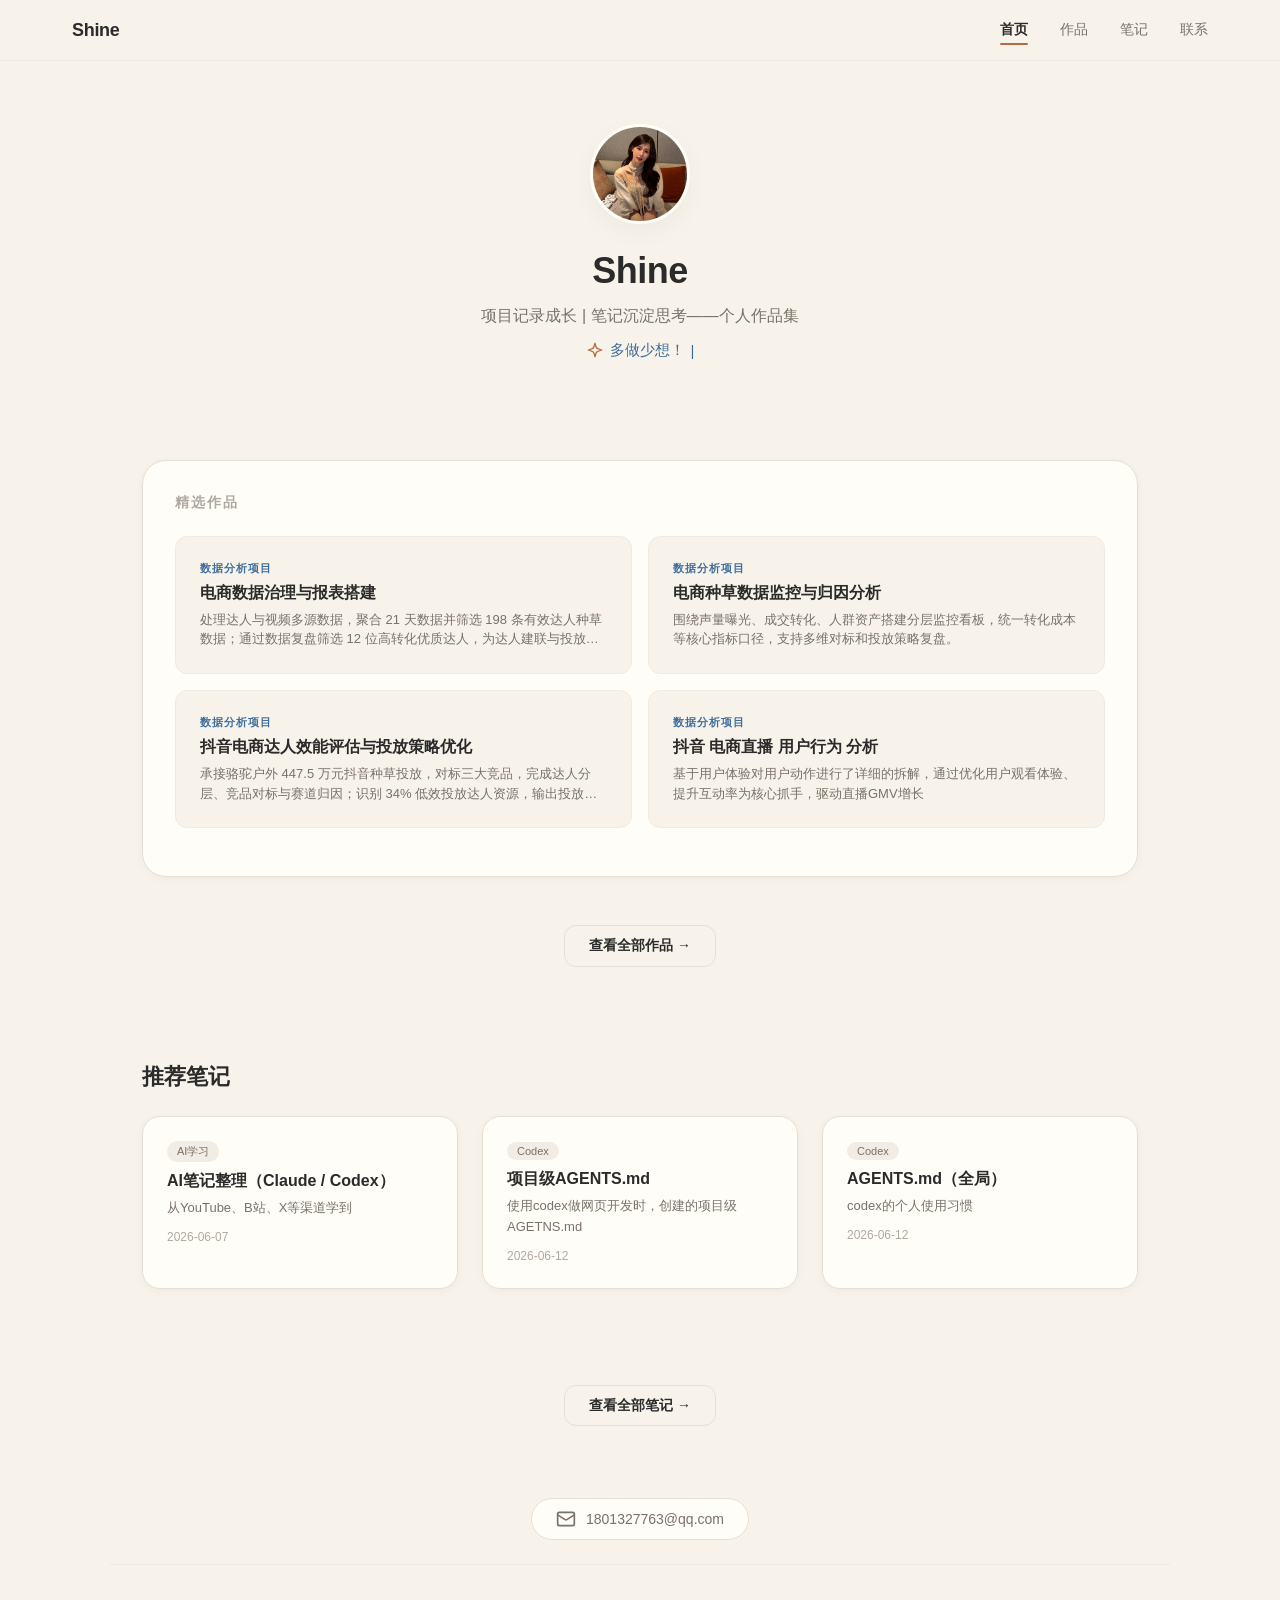
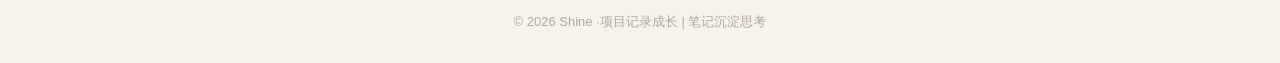
==== code/index.html @ 72a74bad "支持内容草稿发布与无 Firebase 依赖的公开浏览，移除访客统计" ====
<!DOCTYPE html>
<html lang="zh-CN">
<head>
  <meta charset="UTF-8">
  <meta name="viewport" content="width=device-width, initial-scale=1.0">
  <title>Shine · 作品集</title>
  <link rel="stylesheet" href="css/style.css">
</head>
<body>
  <!-- 导航栏 -->
  <nav class="navbar">
    <div class="nav-inner">
      <a href="index.html" class="nav-logo">Shine</a>
      <div class="nav-links">
        <a href="index.html" class="nav-item active">首页</a>
        <a href="works.html" class="nav-item">作品</a>
        <a href="notes.html" class="nav-item">笔记</a>
        <a href="contact.html" class="nav-item">联系</a>
      </div>
    </div>
  </nav>

  <div class="home-page">
    <!-- Hero 首屏 -->
    <section class="hero-section fade-in">
      <img src="assets/images/avatar.png" alt="Shine" class="hero-avatar">
      <h1 class="hero-name slide-up">Shine</h1>
      <p class="hero-tagline slide-up" style="animation-delay:0.1s;">
        项目记录成长 | 笔记沉淀思考——个人作品集
      </p>

      <!-- 打字机轮播 -->
      <div class="typewriter-wrapper slide-up" style="animation-delay:0.2s;">
        <span class="typewriter-prefix" aria-hidden="true">
          <svg class="typewriter-prefix-icon" viewBox="0 0 24 24" fill="none" stroke="currentColor" stroke-width="1.7" stroke-linecap="round" stroke-linejoin="round">
            <path d="m12 3 1.2 4.3a4.7 4.7 0 0 0 3.3 3.3L21 12l-4.5 1.4a4.7 4.7 0 0 0-3.3 3.3L12 21l-1.2-4.3a4.7 4.7 0 0 0-3.3-3.3L3 12l4.5-1.4a4.7 4.7 0 0 0 3.3-3.3L12 3Z"/>
          </svg>
        </span>
        <span class="typewriter-text" id="typewriterText"></span>
        <span class="typewriter-cursor">|</span>
      </div>
    </section>

    <!-- 精选作品 -->
    <div class="featured-section reveal" id="featuredSection">
      <!-- 由 JS 动态渲染 -->
    </div>

    <!-- 查看全部作品 -->
    <div class="home-section reveal" id="worksLinkSection">
      <div style="text-align:center;">
        <a href="works.html" class="btn btn-outline">查看全部作品 →</a>
      </div>
    </div>

    <!-- 推荐笔记 -->
    <div class="home-section reveal" id="notesSection">
      <!-- 由 JS 动态渲染 -->
    </div>

    <!-- 查看全部笔记 -->
    <div class="home-section reveal" id="notesLinkSection">
      <div style="text-align:center;">
        <a href="notes.html" class="btn btn-outline">查看全部笔记 →</a>
      </div>
    </div>

    <div class="contact-section reveal" id="contactSection">
      <!-- 由 JS 动态渲染 -->
    </div>

    <!-- 页脚 -->
    <div class="footer">
      <span>© 2026 Shine ·项目记录成长 | 笔记沉淀思考</span>
    </div>
  </div>

  <script src="js/firebase-portfolio.js"></script>
  <script src="js/app.js"></script>
</body>
</html>
---- code/css/style.css ----
/* ============================================
   个人作品集 - 温暖简约风格（Warm Minimal Portfolio）
   ============================================ */

/* --- 设计系统变量 --- */
:root {
  /* 颜色 */
  --bg-primary: #F8F3EA;
  --bg-card: #FFFDF8;
  --text-primary: #2B2B2B;
  --text-secondary: #7A7168;
  --text-tertiary: #B0A89E;
  --border-color: #E6DED2;
  --border-light: #F0EAE0;
  --accent-blue: #3E6D9C;
  --accent-blue-hover: #2D5A85;
  --accent-orange: #B86B3C;
  --accent-orange-light: rgba(184, 107, 60, 0.1);
  --tag-bg: #F2EDE4;
  --tag-text: #7A7168;
  --shadow-sm: 0 2px 8px rgba(0, 0, 0, 0.04);
  --shadow-md: 0 8px 24px rgba(0, 0, 0, 0.04);
  --shadow-lg: 0 16px 48px rgba(0, 0, 0, 0.06);
  --shadow-hover: 0 12px 36px rgba(0, 0, 0, 0.07);
  --radius-sm: 8px;
  --radius-md: 12px;
  --radius-lg: 18px;
  --radius-xl: 24px;
  --radius-full: 999px;

  /* 字体 */
  --font-body: -apple-system, BlinkMacSystemFont, 'Segoe UI', 'PingFang SC', 'Microsoft YaHei', sans-serif;
  --font-heading: -apple-system, BlinkMacSystemFont, 'Segoe UI', 'PingFang SC', 'Microsoft YaHei', sans-serif;

  /* 间距 */
  --space-xs: 4px;
  --space-sm: 8px;
  --space-md: 16px;
  --space-lg: 24px;
  --space-xl: 32px;
  --space-2xl: 48px;
  --space-3xl: 64px;

  /* z-index 体系 */
  --z-nav: 100;
  --z-fab: 90;
  --z-back-to-top: 80;
  --z-modal-overlay: 1000;
  --z-modal: 1001;
  --z-toast: 2000;

  /* 过渡 */
  --transition-fast: 0.15s ease;
  --transition-base: 0.25s ease;
  --transition-slow: 0.4s ease;
}

.publication-panel {
  max-width: 1080px;
  margin: 88px auto 0;
  padding: 20px 24px;
  display: flex;
  align-items: center;
  justify-content: space-between;
  gap: 24px;
  border: 1px solid var(--border-color);
  border-radius: var(--radius-md);
  background: var(--bg-card);
}
.publication-panel[hidden] { display: none; }
.publication-panel:not([hidden]) + .works-page,
.publication-panel:not([hidden]) + .notes-page,
.publication-panel:not([hidden]) + .category-page { padding-top: 32px; }
.publication-copy p, .admin-network-notice { font-size: 14px; line-height: 1.6; color: var(--text-secondary); }
.publication-copy p { margin-top: 6px; }
.publication-status { color: var(--text-primary) !important; }
.publication-status.is-error { color: #9d352f !important; }
.admin-network-notice { padding: 0 24px; margin: 12px 0; }
.publication-panel button { min-height: 44px; min-width: 96px; flex-shrink: 0; }
.publication-panel button:disabled { opacity: .6; cursor: wait; }
.publication-panel button:focus-visible { outline: 2px solid var(--accent-blue); outline-offset: 4px; }
@media (max-width: 640px) {
  .publication-panel { margin: 80px 16px 0; padding: 16px; align-items: stretch; flex-direction: column; gap: 16px; }
  .publication-panel button { align-self: flex-start; }
}

/* --- 全局重置 & 基础 --- */
*, *::before, *::after {
  margin: 0;
  padding: 0;
  box-sizing: border-box;
}

html {
  scroll-behavior: smooth;
}

html, body {
  height: 100%;
  font-family: var(--font-body);
  color: var(--text-primary);
  -webkit-font-smoothing: antialiased;
  -moz-osx-font-smoothing: grayscale;
}

h1, h2, h3, h4, h5, h6 {
  font-family: var(--font-heading);
  font-weight: 700;
  line-height: 1.3;
}

body {
  min-height: 100vh;
  background: var(--bg-primary);
  overflow-x: hidden;
}

a {
  color: inherit;
  text-decoration: none;
}

img {
  max-width: 100%;
  height: auto;
  display: block;
}

/* --- 动画 --- */
@keyframes fadeIn {
  from { opacity: 0; }
  to   { opacity: 1; }
}

@keyframes slideUp {
  from { opacity: 0; transform: translateY(24px); }
  to   { opacity: 1; transform: translateY(0); }
}

@keyframes scaleIn {
  from { opacity: 0; transform: scale(0.96); }
  to   { opacity: 1; transform: scale(1); }
}

@keyframes fadeInUp {
  from { opacity: 0; transform: translateY(16px); }
  to   { opacity: 1; transform: translateY(0); }
}

/* 入场动画类 */
.fade-in    { animation: fadeIn 0.6s ease forwards; }
.slide-up   { animation: slideUp 0.6s ease forwards; }
.scale-in   { animation: scaleIn 0.5s ease forwards; }

/* 滚动可见性动画（由 JS 触发） */
.reveal {
  opacity: 0;
  transform: translateY(24px);
  transition: opacity 0.6s ease, transform 0.6s ease;
}

.reveal.visible {
  opacity: 1;
  transform: translateY(0);
}

/* 逐项延迟 */
.delay-1 { transition-delay: 0.05s; }
.delay-2 { transition-delay: 0.10s; }
.delay-3 { transition-delay: 0.15s; }
.delay-4 { transition-delay: 0.20s; }
.delay-5 { transition-delay: 0.25s; }
.delay-6 { transition-delay: 0.30s; }

/* prefers-reduced-motion */
@media (prefers-reduced-motion: reduce) {
  *, *::before, *::after {
    animation-duration: 0.01ms !important;
    transition-duration: 0.01ms !important;
  }
  .reveal { opacity: 1; transform: none; }
  html { scroll-behavior: auto; }
}

/* ============================================
   导航栏（通用）
   ============================================ */
.navbar {
  position: fixed;
  top: 0;
  left: 0;
  right: 0;
  z-index: var(--z-nav);
  background: rgba(248, 243, 234, 0.85);
  backdrop-filter: blur(12px);
  -webkit-backdrop-filter: blur(12px);
  border-bottom: 1px solid var(--border-light);
  transition: background var(--transition-base);
}

.nav-inner {
  max-width: 1200px;
  margin: 0 auto;
  padding: 0 var(--space-xl);
  height: 60px;
  display: flex;
  align-items: center;
  justify-content: space-between;
}

.nav-logo {
  font-size: 18px;
  font-weight: 700;
  color: var(--text-primary);
  letter-spacing: -0.3px;
  transition: color var(--transition-fast);
}

.nav-logo:hover {
  color: var(--accent-blue);
}

.nav-links {
  display: flex;
  align-items: center;
  gap: var(--space-xl);
}

.nav-item {
  position: relative;
  font-size: 14px;
  font-weight: 500;
  color: var(--text-secondary);
  padding: 4px 0;
  transition: color var(--transition-fast);
}

.nav-item::after {
  content: '';
  position: absolute;
  bottom: -2px;
  left: 0;
  width: 0;
  height: 2px;
  background: var(--accent-orange);
  border-radius: 2px;
  transition: width var(--transition-base);
}

.nav-item:hover {
  color: var(--text-primary);
}

.nav-item:hover::after {
  width: 100%;
}

.nav-item.active {
  color: var(--text-primary);
  font-weight: 600;
}

.nav-item.active::after {
  width: 100%;
  background: var(--accent-orange);
}

/* ============================================
   按钮
   ============================================ */
.btn {
  display: inline-flex;
  align-items: center;
  justify-content: center;
  gap: 6px;
  padding: 10px 24px;
  border-radius: var(--radius-md);
  border: 1.5px solid transparent;
  font-size: 14px;
  font-weight: 600;
  cursor: pointer;
  transition: all var(--transition-base);
  font-family: inherit;
  line-height: 1.4;
  white-space: nowrap;
}

.btn:focus-visible {
  outline: 2px solid var(--accent-blue);
  outline-offset: 2px;
}

.btn-solid {
  background: var(--accent-blue);
  color: #FFFFFF;
  border-color: var(--accent-blue);
}

.btn-solid:hover {
  background: var(--accent-blue-hover);
  border-color: var(--accent-blue-hover);
  transform: translateY(-1px);
  box-shadow: 0 4px 12px rgba(62, 109, 156, 0.25);
}

.btn-outline {
  background: transparent;
  border-color: var(--border-color);
  color: var(--text-primary);
}

.btn-outline:hover {
  border-color: var(--accent-blue);
  color: var(--accent-blue);
  background: rgba(62, 109, 156, 0.04);
}

.btn-danger {
  background: rgba(220, 60, 60, 0.06);
  border-color: rgba(220, 60, 60, 0.25);
  color: #dc3c3c;
}

.btn-danger:hover {
  background: rgba(220, 60, 60, 0.12);
  border-color: rgba(220, 60, 60, 0.4);
}

.btn-sm {
  padding: 6px 16px;
  font-size: 12px;
  border-radius: var(--radius-sm);
}

.btn-xs {
  padding: 4px 10px;
  font-size: 11px;
  border-radius: 6px;
}

/* ============================================
   输入框 & 表单
   ============================================ */
.input-field {
  width: 100%;
  padding: 12px 16px;
  background: var(--bg-card);
  border: 1.5px solid var(--border-color);
  border-radius: var(--radius-md);
  color: var(--text-primary);
  font-size: 14px;
  font-family: inherit;
  transition: border-color var(--transition-base), box-shadow var(--transition-base);
  outline: none;
}

.input-field::placeholder {
  color: var(--text-tertiary);
}

.input-field:focus {
  border-color: var(--accent-blue);
  box-shadow: 0 0 0 3px rgba(62, 109, 156, 0.1);
}

select.input-field {
  appearance: none;
  -webkit-appearance: none;
  background-image: url("data:image/svg+xml,%3Csvg xmlns='http://www.w3.org/2000/svg' width='12' height='12' viewBox='0 0 24 24' fill='none' stroke='%237A7168' stroke-width='2.5' stroke-linecap='round' stroke-linejoin='round'%3E%3Cpolyline points='6 9 12 15 18 9'/%3E%3C/svg%3E");
  background-repeat: no-repeat;
  background-position: right 14px center;
  padding-right: 40px;
}

textarea.input-field {
  resize: vertical;
  min-height: 80px;
}

.field-label {
  display: block;
  font-size: 13px;
  font-weight: 600;
  color: var(--text-secondary);
  margin-bottom: 6px;
}

.field-helper {
  font-size: 12px;
  line-height: 1.5;
  color: var(--text-tertiary);
  margin-top: -8px;
}

.field-error {
  font-size: 13px;
  color: #dc3c3c;
  line-height: 1.5;
}

/* 搜索框 */
.search-bar {
  position: relative;
  width: 100%;
  max-width: 480px;
}

.search-bar .search-icon {
  position: absolute;
  left: 16px;
  top: 50%;
  transform: translateY(-50%);
  width: 18px;
  height: 18px;
  color: var(--text-tertiary);
  pointer-events: none;
}

.search-bar .search-input {
  width: 100%;
  padding: 11px 16px 11px 44px;
  background: var(--bg-card);
  border: 1.5px solid var(--border-color);
  border-radius: var(--radius-full);
  color: var(--text-primary);
  font-size: 14px;
  font-family: inherit;
  outline: none;
  transition: border-color var(--transition-base), box-shadow var(--transition-base);
}

.search-bar .search-input::placeholder {
  color: var(--text-tertiary);
}

.search-bar .search-input:focus {
  border-color: var(--accent-blue);
  box-shadow: 0 0 0 3px rgba(62, 109, 156, 0.1);
}

/* ============================================
   标签
   ============================================ */
.tag-pill {
  display: inline-flex;
  align-items: center;
  padding: 4px 10px;
  border-radius: var(--radius-full);
  background: var(--tag-bg);
  color: var(--tag-text);
  font-size: 12px;
  line-height: 1.4;
  font-weight: 500;
  white-space: nowrap;
}

.tag-pill.tag-empty {
  color: var(--text-tertiary);
  font-style: italic;
}

.tag-list {
  display: flex;
  flex-wrap: wrap;
  gap: 6px;
}

/* 分类筛选胶囊 */
.filter-pills {
  display: flex;
  flex-wrap: wrap;
  gap: 8px;
}

.filter-pill {
  display: inline-flex;
  align-items: center;
  padding: 7px 18px;
  border-radius: var(--radius-full);
  background: var(--bg-card);
  border: 1.5px solid var(--border-color);
  color: var(--text-primary);
  font-size: 13px;
  font-weight: 500;
  cursor: pointer;
  transition: all var(--transition-base);
  user-select: none;
  white-space: nowrap;
}

.filter-pill:hover {
  border-color: var(--accent-blue);
  color: var(--accent-blue);
  background: rgba(62, 109, 156, 0.04);
}

.filter-pill.active {
  background: var(--accent-blue);
  border-color: var(--accent-blue);
  color: #FFFFFF;
}

.filter-pill.accent {
  background: var(--accent-orange-light);
  border-color: var(--accent-orange);
  color: var(--accent-orange);
}

.filter-pill.accent.active {
  background: var(--accent-orange);
  border-color: var(--accent-orange);
  color: #FFFFFF;
}

/* ============================================
   卡片（通用）
   ============================================ */
.card {
  background: var(--bg-card);
  border: 1px solid var(--border-color);
  border-radius: var(--radius-lg);
  box-shadow: var(--shadow-sm);
  transition: all var(--transition-base);
  overflow: hidden;
}

.card:hover {
  box-shadow: var(--shadow-hover);
  transform: translateY(-3px);
}

/* ============================================
   分页器
   ============================================ */
.pagination {
  display: flex;
  align-items: center;
  justify-content: center;
  gap: 6px;
  margin-top: var(--space-2xl);
}

.page-btn {
  display: inline-flex;
  align-items: center;
  justify-content: center;
  min-width: 36px;
  height: 36px;
  padding: 0 10px;
  border-radius: var(--radius-sm);
  background: var(--bg-card);
  border: 1px solid var(--border-color);
  color: var(--text-primary);
  font-size: 14px;
  font-family: inherit;
  font-weight: 500;
  cursor: pointer;
  transition: all var(--transition-fast);
  user-select: none;
}

.page-btn:hover {
  border-color: var(--accent-blue);
  color: var(--accent-blue);
}

.page-btn.active {
  background: var(--accent-blue);
  border-color: var(--accent-blue);
  color: #FFFFFF;
}

.page-btn:disabled {
  opacity: 0.4;
  cursor: default;
  pointer-events: none;
}

.page-btn:focus-visible {
  outline: 2px solid var(--accent-blue);
  outline-offset: 2px;
}

.page-ellipsis {
  display: inline-flex;
  align-items: center;
  justify-content: center;
  min-width: 36px;
  height: 36px;
  color: var(--text-tertiary);
  font-size: 14px;
}

/* ============================================
   首页（index.html）
   ============================================ */
.home-page {
  padding-top: 60px; /* navbar height */
}

/* Hero 区 */
.hero-section {
  display: flex;
  flex-direction: column;
  align-items: center;
  text-align: center;
  padding: var(--space-3xl) var(--space-xl) var(--space-2xl);
  max-width: 720px;
  margin: 0 auto;
}

.hero-avatar {
  width: 100px;
  height: 100px;
  border-radius: 50%;
  object-fit: cover;
  border: 3px solid var(--bg-card);
  box-shadow: var(--shadow-md);
  margin-bottom: var(--space-lg);
}

.hero-name {
  font-size: 36px;
  font-weight: 800;
  letter-spacing: -0.5px;
  color: var(--text-primary);
  margin-bottom: var(--space-sm);
}

.hero-tagline {
  font-size: 16px;
  color: var(--text-secondary);
  font-weight: 400;
  line-height: 1.6;
  max-width: 560px;
  margin-bottom: var(--space-sm);
}

.hero-sub {
  font-size: 14px;
  color: var(--text-tertiary);
  font-weight: 400;
}

/* 打字机（首页） */
.typewriter-wrapper {
  display: flex;
  align-items: center;
  justify-content: center;
  gap: 6px;
  height: 28px;
  font-size: 15px;
  color: var(--text-secondary);
  font-weight: 400;
  margin-bottom: var(--space-2xl);
}

.typewriter-prefix {
  width: 18px;
  height: 18px;
  display: inline-flex;
  align-items: center;
  justify-content: center;
  color: var(--accent-orange);
  flex: 0 0 18px;
}

.typewriter-prefix-icon {
  display: block;
  width: 100%;
  height: 100%;
}

.typewriter-text {
  color: var(--accent-blue);
  font-weight: 500;
  min-width: 20px;
}

.typewriter-cursor {
  color: var(--accent-blue);
  font-weight: 300;
  animation: blink 0.8s step-end infinite;
  line-height: 1;
}

@keyframes blink {
  0%, 100% { opacity: 1; }
  50% { opacity: 0; }
}

/* 首页 section 通用 */
.home-section {
  max-width: 1060px;
  margin: 0 auto;
  padding: var(--space-2xl) var(--space-xl);
}

.section-header {
  display: flex;
  align-items: flex-end;
  justify-content: space-between;
  margin-bottom: var(--space-lg);
}

.section-title {
  font-size: 22px;
  font-weight: 700;
  color: var(--text-primary);
}

.section-link {
  font-size: 14px;
  font-weight: 500;
  color: var(--accent-blue);
  transition: color var(--transition-fast);
  display: inline-flex;
  align-items: center;
  gap: 4px;
}

.section-link:hover {
  color: var(--accent-blue-hover);
}

.section-link::after {
  content: '→';
  transition: transform var(--transition-fast);
}

.section-link:hover::after {
  transform: translateX(3px);
}

/* 精选作品（首页） */
.featured-section {
  max-width: 1060px;
  margin: 0 auto;
  padding: 0 var(--space-xl);
}

.featured-inner {
  background: var(--bg-card);
  border: 1px solid var(--border-color);
  border-radius: var(--radius-xl);
  padding: var(--space-xl) var(--space-xl) var(--space-2xl);
  box-shadow: var(--shadow-sm);
}

.featured-heading {
  font-size: 14px;
  font-weight: 600;
  color: var(--text-tertiary);
  letter-spacing: 2px;
  text-transform: uppercase;
  margin-bottom: var(--space-lg);
}

.featured-grid {
  display: grid;
  grid-template-columns: repeat(2, 1fr);
  gap: var(--space-md);
}

.featured-card {
  display: flex;
  flex-direction: column;
  gap: 6px;
  padding: var(--space-lg);
  background: var(--bg-primary);
  border-radius: var(--radius-md);
  border: 1px solid var(--border-light);
  transition: all var(--transition-base);
  cursor: pointer;
  text-decoration: none;
  box-shadow: none;
}

.featured-card:hover {
  border-color: var(--border-color);
  transform: translateY(-3px);
  box-shadow: var(--shadow-hover);
}

.featured-category {
  font-size: 11px;
  font-weight: 600;
  color: var(--accent-blue);
  letter-spacing: 1px;
  text-transform: uppercase;
}

.featured-name {
  font-size: 16px;
  font-weight: 700;
  color: var(--text-primary);
  display: -webkit-box;
  -webkit-line-clamp: 2;
  -webkit-box-orient: vertical;
  overflow: hidden;
  line-height: 1.4;
}

.featured-desc {
  font-size: 13px;
  color: var(--text-secondary);
  display: -webkit-box;
  -webkit-line-clamp: 2;
  -webkit-box-orient: vertical;
  overflow: hidden;
  line-height: 1.5;
}

/* 首页笔记板块 */
.notes-preview-grid {
  display: grid;
  grid-template-columns: repeat(3, 1fr);
  gap: var(--space-lg);
}

.note-preview-card {
  display: block;
  background: var(--bg-card);
  border: 1px solid var(--border-color);
  border-radius: var(--radius-lg);
  padding: var(--space-lg);
  box-shadow: var(--shadow-sm);
  transition: all var(--transition-base);
  cursor: pointer;
  text-decoration: none;
}

.note-preview-card:hover {
  transform: translateY(-3px);
  box-shadow: var(--shadow-hover);
}

.note-preview-card:focus-visible {
  outline: 2px solid var(--accent-blue);
  outline-offset: 3px;
}

.note-preview-card {
  cursor: pointer;
}

.note-preview-tag {
  display: inline-block;
  padding: 3px 10px;
  border-radius: var(--radius-full);
  background: var(--tag-bg);
  color: var(--tag-text);
  font-size: 11px;
  font-weight: 500;
  margin-bottom: var(--space-sm);
}

.note-preview-title {
  font-size: 16px;
  font-weight: 700;
  color: var(--text-primary);
  margin-bottom: 6px;
  display: -webkit-box;
  -webkit-line-clamp: 2;
  -webkit-box-orient: vertical;
  overflow: hidden;
  line-height: 1.4;
}

.note-preview-excerpt {
  font-size: 13px;
  color: var(--text-secondary);
  line-height: 1.6;
  display: -webkit-box;
  -webkit-line-clamp: 2;
  -webkit-box-orient: vertical;
  overflow: hidden;
  margin-bottom: var(--space-sm);
}

.note-preview-meta {
  font-size: 12px;
  color: var(--text-tertiary);
}

/* 分类卡片网格（首页分类入口） */
.category-grid {
  display: grid;
  grid-template-columns: repeat(3, 1fr);
  gap: var(--space-lg);
  max-width: 1060px;
  margin: 0 auto;
  padding: 0 var(--space-xl) var(--space-2xl);
}

.category-card {
  padding: var(--space-xl) var(--space-lg);
  text-align: center;
  cursor: pointer;
  transition: all var(--transition-base);
  background: var(--bg-card);
  border: 1px solid var(--border-color);
  border-radius: var(--radius-lg);
  box-shadow: var(--shadow-sm);
  position: relative;
  overflow: hidden;
}

.category-card:hover {
  transform: translateY(-4px);
  box-shadow: var(--shadow-hover);
  border-color: var(--accent-blue);
}

.category-card:focus-visible {
  outline: 2px solid var(--accent-blue);
  outline-offset: 3px;
}

.category-card::after {
  content: '→';
  position: absolute;
  bottom: 16px;
  right: 20px;
  font-size: 16px;
  color: var(--text-tertiary);
  transition: all var(--transition-base);
}

.category-card:hover::after {
  color: var(--accent-blue);
  transform: translateX(4px);
}

.category-icon {
  font-size: 40px;
  margin-bottom: var(--space-md);
  display: block;
}

.category-name {
  font-size: 18px;
  font-weight: 700;
  letter-spacing: 0.5px;
  margin-bottom: var(--space-sm);
}

.category-count-label {
  font-size: 12px;
  color: var(--text-tertiary);
  margin-top: 4px;
}

/* 进度环 */
.progress-ring-wrapper {
  position: relative;
  width: 52px;
  height: 52px;
  margin: 8px auto 0;
  display: flex;
  align-items: center;
  justify-content: center;
}

.progress-ring {
  width: 52px;
  height: 52px;
}

.progress-ring-fill {
  transition: stroke-dashoffset 1s ease;
}

.progress-ring-count {
  position: absolute;
  font-size: 13px;
  font-weight: 700;
  color: var(--text-primary);
  line-height: 1;
}

/* 联系区 */
.contact-section {
  max-width: 1060px;
  margin: 0 auto;
  padding: 0 var(--space-xl);
}

.contact-inner {
  display: flex;
  justify-content: center;
  padding: var(--space-lg) 0;
}

.contact-link {
  display: inline-flex;
  align-items: center;
  gap: 10px;
  padding: 10px 24px;
  background: var(--bg-card);
  border: 1px solid var(--border-color);
  border-radius: var(--radius-full);
  color: var(--text-secondary);
  font-size: 14px;
  font-weight: 500;
  transition: all var(--transition-base);
}

.contact-link:hover {
  border-color: var(--accent-blue);
  color: var(--accent-blue);
  transform: translateY(-2px);
  box-shadow: var(--shadow-sm);
}

/* 底部版权 */
.footer {
  max-width: 1060px;
  margin: 0 auto;
  padding: var(--space-2xl) var(--space-xl) var(--space-xl);
  text-align: center;
  font-size: 13px;
  color: var(--text-tertiary);
  display: flex;
  flex-direction: column;
  align-items: center;
  gap: 4px;
  border-top: 1px solid var(--border-light);
}



/* 首页错误 */
.home-error {
  min-height: 190px;
  display: flex;
  flex-direction: column;
  align-items: center;
  justify-content: center;
  gap: 14px;
}

.home-retry {
  min-width: 120px;
}

/* ============================================
   作品分类页（category.html）& 作品分页（works.html）
   ============================================ */
.category-page,
.works-page,
.notes-page {
  padding-top: 60px; /* navbar height */
  min-height: 100vh;
}

/* 页面头部 Hero */
.page-hero {
  max-width: 1200px;
  margin: 0 auto;
  padding: var(--space-3xl) var(--space-xl) var(--space-2xl);
  display: flex;
  align-items: flex-start;
  justify-content: space-between;
  gap: var(--space-2xl);
}

.page-hero-content {
  flex: 1;
  max-width: 600px;
}

.page-hero-title {
  font-size: 36px;
  font-weight: 800;
  color: var(--text-primary);
  letter-spacing: -0.5px;
  margin-bottom: var(--space-sm);
}

.page-hero-sub {
  font-size: 16px;
  color: var(--text-secondary);
  font-weight: 400;
  line-height: 1.6;
  margin-bottom: var(--space-sm);
}

.page-hero-desc {
  font-size: 14px;
  color: var(--text-tertiary);
  line-height: 1.6;
  max-width: 480px;
}

/* 筛选 & 搜索工具栏 */
.toolbar {
  max-width: 1200px;
  margin: 0 auto;
  padding: 0 var(--space-xl) var(--space-lg);
  display: flex;
  align-items: center;
  justify-content: space-between;
  gap: var(--space-lg);
  flex-wrap: wrap;
}

.toolbar-filters {
  display: flex;
  flex-wrap: wrap;
  gap: 8px;
  flex: 1;
}

.toolbar-search {
  flex-shrink: 0;
}

/* 作品网格 */
.project-grid {
  display: grid;
  grid-template-columns: repeat(3, 1fr);
  gap: var(--space-lg);
  max-width: 1200px;
  margin: 0 auto;
  padding: 0 var(--space-xl) var(--space-2xl);
}

/* 作品卡片（category.js 动态渲染） */
.project-card {
  padding: 0;
  display: flex;
  flex-direction: column;
  min-height: 272px;
  background: linear-gradient(180deg, var(--bg-card) 0%, rgba(255, 253, 248, 0.86) 100%);
  border: 1px solid var(--border-light);
  border-radius: var(--radius-lg);
  box-shadow: 0 1px 0 rgba(43, 43, 43, 0.02);
  transition:
    transform var(--transition-base),
    border-color var(--transition-base),
    box-shadow var(--transition-base),
    background var(--transition-base);
  overflow: hidden;
  position: relative;
  cursor: default;
}

.project-card:hover {
  transform: translateY(-2px);
  border-color: #D9D0C4;
  box-shadow: 0 6px 8px rgba(43, 43, 43, 0.045);
}

.project-card-clickable {
  cursor: pointer;
}

.project-card-featured {
  border-color: rgba(184, 107, 60, 0.24);
  background: linear-gradient(180deg, var(--bg-card) 0%, rgba(184, 107, 60, 0.035) 100%);
}

.project-card-featured:hover {
  border-color: rgba(184, 107, 60, 0.34);
}

/* 卡片主体内容区 */
.card-body {
  padding: 22px 22px 18px;
  display: flex;
  flex-direction: column;
  align-items: flex-start;
  text-align: left;
  flex: 1;
  min-width: 0;
}

.project-card-topline {
  width: 100%;
  min-height: 24px;
  display: flex;
  align-items: center;
  justify-content: space-between;
  gap: var(--space-sm);
  margin-bottom: 14px;
}

.project-kicker {
  min-width: 0;
  color: var(--accent-blue);
  font-size: 12px;
  font-weight: 600;
  line-height: 1.4;
  overflow: hidden;
  text-overflow: ellipsis;
  white-space: nowrap;
}

.project-featured-badge {
  flex-shrink: 0;
  display: inline-flex;
  align-items: center;
  min-height: 22px;
  padding: 2px 9px;
  border-radius: var(--radius-full);
  background: rgba(184, 107, 60, 0.1);
  color: var(--accent-orange);
  font-size: 11px;
  font-weight: 600;
  line-height: 1.4;
}

.project-name {
  width: 100%;
  font-size: 18px;
  font-weight: 700;
  margin-bottom: 10px;
  line-height: 1.45;
  color: var(--text-primary);
  overflow-wrap: anywhere;
  display: -webkit-box;
  -webkit-line-clamp: 2;
  -webkit-box-orient: vertical;
  overflow: hidden;
}

.project-desc {
  font-size: 13.5px;
  color: var(--text-secondary);
  line-height: 1.65;
  width: 100%;
  white-space: normal;
  overflow-wrap: anywhere;
  display: -webkit-box;
  -webkit-line-clamp: 4;
  -webkit-box-orient: vertical;
  overflow: hidden;
}

.project-meta {
  width: 100%;
  margin-top: auto;
  padding-top: 18px;
  display: flex;
  flex-direction: column;
  gap: var(--space-sm);
}

.project-card .tag-pill {
  background: rgba(242, 237, 228, 0.78);
  border: 1px solid rgba(230, 222, 210, 0.82);
  color: #746C63;
}

.project-card .tag-empty {
  color: var(--text-tertiary);
}

.project-status {
  display: inline-flex;
  align-items: center;
  align-self: flex-start;
  padding: 3px 10px;
  border-radius: var(--radius-full);
  font-size: 11px;
  font-weight: 600;
  letter-spacing: 0.3px;
  border: 1px solid transparent;
}

.project-status.completed {
  color: #0f766e;
  background: rgba(13, 148, 136, 0.1);
  border-color: rgba(13, 148, 136, 0.15);
}

.project-status.progressing {
  color: #1d4ed8;
  background: rgba(37, 99, 235, 0.1);
  border-color: rgba(37, 99, 235, 0.15);
}

.project-status.iterating {
  color: #7c3aed;
  background: rgba(124, 58, 237, 0.1);
  border-color: rgba(124, 58, 237, 0.15);
}

.project-status.pending {
  color: #9a3412;
  background: rgba(217, 119, 6, 0.1);
  border-color: rgba(217, 119, 6, 0.15);
}

/* 卡片底部 */
.card-footer {
  padding: 0 22px 20px;
  display: flex;
  justify-content: flex-start;
  align-items: center;
}

.project-link-btn {
  display: inline-flex;
  align-items: center;
  gap: 6px;
  min-height: 34px;
  padding: 0;
  background: transparent;
  border: none;
  border-radius: 0;
  color: var(--accent-blue);
  font-size: 13px;
  font-weight: 600;
  line-height: 1.4;
  transition: color var(--transition-fast);
  cursor: pointer;
  text-decoration: none;
}

.project-link-btn:hover {
  color: var(--accent-blue-hover);
}

.project-link-arrow {
  transition: transform var(--transition-fast);
}

.project-link-btn:hover .project-link-arrow {
  transform: translateX(3px);
}

.project-link-btn:focus-visible {
  outline: 2px solid var(--accent-blue);
  outline-offset: 2px;
}

/* 管理模式下卡片上的按钮 */
.project-actions {
  display: flex;
  gap: 8px;
  padding: var(--space-sm) var(--space-lg) var(--space-lg);
  border-top: 1px solid var(--border-light);
  opacity: 0;
  transition: opacity var(--transition-base);
  justify-content: center;
}

.project-card.admin-mode .project-actions {
  opacity: 1;
}

.project-card.admin-mode {
  cursor: grab;
}

.project-card.admin-mode:active {
  cursor: grabbing;
}

.project-card.dragging {
  opacity: 0.35;
  transform: scale(0.95);
}

.project-card.drag-over {
  border-color: var(--accent-blue) !important;
  box-shadow: 0 0 0 2px rgba(62, 109, 156, 0.2), var(--shadow-hover);
  transform: translateY(-3px);
}

/* 分组筛选 Tab 栏 */
.group-tabs {
  grid-column: 1 / -1;
  display: flex;
  flex-wrap: wrap;
  gap: 8px;
  margin-bottom: var(--space-sm);
}

.group-tab {
  padding: 6px 16px;
  border-radius: var(--radius-full);
  font-size: 13px;
  font-weight: 500;
  color: var(--text-secondary);
  background: var(--bg-card);
  border: 1px solid var(--border-color);
  cursor: pointer;
  transition: all var(--transition-base);
  user-select: none;
}

.group-tab:hover {
  border-color: var(--accent-blue);
  color: var(--accent-blue);
}

.group-tab.active {
  background: var(--accent-blue);
  border-color: var(--accent-blue);
  color: #fff;
}

/* 作品分组徽章 */
.project-group-badge {
  display: inline-flex;
  align-items: center;
  gap: 4px;
  font-size: 11px;
  font-weight: 500;
  color: var(--text-tertiary);
  background: var(--tag-bg);
  padding: 3px 10px;
  border-radius: var(--radius-full);
  margin-bottom: var(--space-sm);
}

/* 空状态 */
.empty-state {
  grid-column: 1 / -1;
  text-align: center;
  padding: 80px 20px;
  color: var(--text-secondary);
  background: var(--bg-card);
  border: 1px dashed var(--border-color);
  border-radius: var(--radius-lg);
}

.empty-state .empty-icon {
  width: 56px;
  height: 56px;
  margin-bottom: var(--space-sm);
  display: inline-flex;
  align-items: center;
  justify-content: center;
}

.works-loading-icon {
  width: 32px;
  height: 32px;
  animation: worksLoadingPulse 1.35s ease-in-out infinite;
  transform-origin: center;
}

@keyframes worksLoadingPulse {
  0%, 100% { opacity: 1; transform: scale(1); }
  50% { opacity: 0.55; transform: scale(0.94); }
}

@media (prefers-reduced-motion: reduce) {
  .works-loading-icon { animation: none !important; }
}

.empty-icon-image {
  width: 100%;
  height: 100%;
  object-fit: contain;
}

.empty-state p {
  font-size: 15px;
}

/* ============================================
   笔记分页（notes.html）
   ============================================ */

/* 笔记页面布局 */
.notes-layout {
  max-width: 1120px;
  margin: 0 auto;
  padding: 0 var(--space-xl) var(--space-2xl);
}

.notes-main {
  max-width: 100%;
  margin: 0 auto;
  min-width: 0;
}

/* 精选笔记 */
.featured-note {
  display: grid;
  grid-template-columns: 1fr 1fr;
  gap: 0;
  background: var(--bg-card);
  border: 1px solid var(--border-color);
  border-radius: var(--radius-xl);
  overflow: hidden;
  box-shadow: var(--shadow-sm);
  margin-bottom: var(--space-2xl);
  transition: box-shadow var(--transition-base);
}

.featured-note:hover {
  box-shadow: var(--shadow-hover);
}

.featured-note-cover {
  background: linear-gradient(135deg, #E8F0FE 0%, #DCE8F5 100%);
  min-height: 240px;
  display: flex;
  align-items: center;
  justify-content: center;
  font-size: 48px;
}

.featured-note-body {
  padding: var(--space-xl);
  display: flex;
  flex-direction: column;
  justify-content: center;
  gap: var(--space-md);
}

.featured-note-label {
  display: inline-block;
  padding: 3px 10px;
  border-radius: var(--radius-full);
  background: var(--accent-orange-light);
  color: var(--accent-orange);
  font-size: 11px;
  font-weight: 600;
  align-self: flex-start;
}

.featured-note-title {
  font-size: 20px;
  font-weight: 700;
  color: var(--text-primary);
  line-height: 1.4;
}

.featured-note-excerpt {
  font-size: 14px;
  color: var(--text-secondary);
  line-height: 1.6;
}

.featured-note-meta {
  display: flex;
  align-items: center;
  gap: var(--space-md);
  font-size: 12px;
  color: var(--text-tertiary);
}

.featured-note-btn {
  align-self: flex-start;
}

/* 笔记网格 */
.notes-grid {
  display: grid;
  grid-template-columns: repeat(auto-fill, minmax(280px, 1fr));
  gap: var(--space-lg);
}

.note-card {
  display: flex;
  flex-direction: column;
  height: 100%;
  min-height: 292px;
  min-width: 0;
  background: var(--bg-card);
  border: 1px solid var(--border-color);
  border-radius: var(--radius-lg);
  padding: var(--space-lg);
  box-shadow: var(--shadow-sm);
  transition: all var(--transition-base);
  cursor: pointer;
}

.note-card:hover {
  transform: translateY(-3px);
  box-shadow: var(--shadow-hover);
}

.note-card-icon {
  width: 52px;
  height: 52px;
  border-radius: 16px;
  display: flex;
  align-items: center;
  justify-content: center;
  margin-bottom: var(--space-md);
  padding: 10px;
  background: linear-gradient(135deg, #F5EEE4 0%, #FFF8EF 100%);
  border: 1px solid rgba(184, 107, 60, 0.12);
  box-shadow: inset 0 1px 0 rgba(255, 255, 255, 0.6);
  transition: transform var(--transition-base), box-shadow var(--transition-base);
}

.note-card:hover .note-card-icon {
  transform: translateY(-1px);
  box-shadow: 0 10px 20px rgba(184, 107, 60, 0.08);
}

.note-card-icon-image {
  width: 100%;
  height: 100%;
  object-fit: contain;
}

.note-card-featured-label {
  align-self: flex-start;
  display: inline-block;
  padding: 2px 8px;
  border-radius: var(--radius-full);
  background: var(--accent-orange-light);
  color: var(--accent-orange);
  font-size: 11px;
  font-weight: 600;
  margin-bottom: 8px;
}

.note-card-title {
  font-size: 17px;
  font-weight: 700;
  color: var(--text-primary);
  margin-bottom: 6px;
  display: -webkit-box;
  -webkit-line-clamp: 2;
  -webkit-box-orient: vertical;
  overflow: hidden;
  line-height: 1.4;
}

.note-card-excerpt {
  font-size: 13px;
  color: var(--text-secondary);
  line-height: 1.6;
  display: -webkit-box;
  -webkit-line-clamp: 2;
  -webkit-box-orient: vertical;
  overflow: hidden;
  margin-bottom: var(--space-md);
}

.note-card-tags {
  display: flex;
  flex-wrap: wrap;
  align-content: flex-start;
  gap: 6px;
  max-height: 56px;
  overflow: hidden;
  margin-bottom: var(--space-sm);
}

.note-card-footer {
  display: flex;
  align-items: center;
  justify-content: space-between;
  margin-top: auto;
  font-size: 12px;
  color: var(--text-tertiary);
  padding-top: var(--space-sm);
  border-top: 1px solid var(--border-light);
}

.note-card-read {
  color: var(--accent-blue);
  font-weight: 500;
  display: inline-flex;
  align-items: center;
  gap: 4px;
}

.note-card-read::after {
  content: '→';
  transition: transform var(--transition-fast);
}

.note-card:hover .note-card-read::after {
  transform: translateX(3px);
}

/* ============================================
   分类页顶栏（category.html）
   ============================================ */
.category-header {
  display: flex;
  align-items: center;
  justify-content: space-between;
  max-width: 1200px;
  margin: var(--space-xl) auto var(--space-xl);
  padding: var(--space-md) var(--space-xl);
}

.back-link {
  display: flex;
  align-items: center;
  gap: 6px;
  font-size: 14px;
  color: var(--text-tertiary);
  transition: color var(--transition-fast);
}

.back-link:hover {
  color: var(--accent-blue);
}

.category-title {
  font-size: 22px;
  font-weight: 700;
  letter-spacing: 0.5px;
}

/* ============================================
   浮动管理按钮
   ============================================ */
.fab {
  position: fixed;
  bottom: 32px;
  right: 32px;
  width: 52px;
  height: 52px;
  border-radius: 50%;
  background: var(--bg-card);
  border: 1px solid var(--border-color);
  color: var(--text-primary);
  font-size: 22px;
  cursor: pointer;
  display: flex;
  align-items: center;
  justify-content: center;
  transition: all var(--transition-base);
  z-index: var(--z-fab);
  box-shadow: var(--shadow-md);
}

.fab:hover {
  transform: scale(1.08);
  box-shadow: var(--shadow-hover);
  border-color: var(--accent-blue);
  color: var(--accent-blue);
}

.fab:focus-visible {
  outline: 2px solid var(--accent-blue);
  outline-offset: 3px;
}

.fab.active {
  background: rgba(220, 60, 60, 0.06);
  border-color: rgba(220, 60, 60, 0.25);
  color: #dc3c3c;
}

.fab-add {
  position: fixed;
  bottom: 96px;
  right: 32px;
  width: 46px;
  height: 46px;
  border-radius: 50%;
  background: var(--bg-card);
  border: 1px solid var(--border-color);
  color: var(--text-primary);
  font-size: 20px;
  cursor: pointer;
  display: none;
  align-items: center;
  justify-content: center;
  transition: all var(--transition-base);
  z-index: var(--z-fab);
  box-shadow: var(--shadow-md);
}

.fab-add.visible {
  display: flex;
}

.fab-add:hover {
  transform: scale(1.08);
  box-shadow: var(--shadow-hover);
  border-color: var(--accent-blue);
  color: var(--accent-blue);
}

.fab-folder {
  position: fixed;
  bottom: 156px;
  right: 32px;
  width: 46px;
  height: 46px;
  border-radius: var(--radius-md);
  background: var(--bg-card);
  border: 1px solid var(--border-color);
  color: var(--text-primary);
  font-size: 18px;
  cursor: pointer;
  display: none;
  align-items: center;
  justify-content: center;
  transition: all var(--transition-base);
  z-index: var(--z-fab);
  box-shadow: var(--shadow-md);
}

.fab-folder.visible {
  display: flex;
}

.fab-folder:hover {
  transform: scale(1.08);
  box-shadow: var(--shadow-hover);
  border-color: var(--accent-blue);
  color: var(--accent-blue);
}

/* ============================================
   管理员侧边栏（category.html）
   ============================================ */
.admin-sidebar {
  position: fixed;
  top: 80px;
  left: 0;
  width: 180px;
  height: calc(100vh - 100px);
  overflow-y: auto;
  background: var(--bg-card);
  border-right: 1px solid var(--border-color);
  padding: var(--space-md);
  z-index: 50;
  display: none;
}

.admin-sidebar.visible {
  display: block;
  animation: sidebarIn 0.3s ease;
}

@keyframes sidebarIn {
  from { transform: translateX(-20px); opacity: 0; }
  to   { transform: translateX(0); opacity: 1; }
}

.sidebar-title {
  font-size: 12px;
  font-weight: 700;
  color: var(--text-tertiary);
  text-transform: uppercase;
  letter-spacing: 1px;
  margin-bottom: var(--space-md);
  padding-bottom: var(--space-sm);
  border-bottom: 1px solid var(--border-light);
}

.sidebar-group {
  display: flex;
  align-items: center;
  gap: 8px;
  padding: 10px 14px;
  margin-bottom: 4px;
  border-radius: var(--radius-sm);
  border: 2px dashed transparent;
  font-size: 14px;
  font-weight: 500;
  color: var(--text-primary);
  cursor: default;
  transition: all var(--transition-fast);
  user-select: none;
}

.sidebar-group:hover {
  background: var(--tag-bg);
}

.sidebar-group.active {
  background: rgba(62, 109, 156, 0.08);
  border-color: var(--accent-blue);
  color: var(--accent-blue);
}

.sidebar-group.sidebar-drop-hover {
  border-color: var(--accent-blue);
  background: rgba(62, 109, 156, 0.06);
  box-shadow: 0 0 0 3px rgba(62, 109, 156, 0.1);
}

.sidebar-group-count {
  font-size: 11px;
  color: var(--text-tertiary);
  margin-left: auto;
  white-space: nowrap;
}

.project-grid.has-sidebar {
  margin-left: 200px;
}

/* ============================================
   返回顶部按钮
   ============================================ */
.back-to-top {
  position: fixed;
  bottom: 32px;
  left: 32px;
  width: 44px;
  height: 44px;
  border-radius: 50%;
  background: var(--bg-card);
  border: 1px solid var(--border-color);
  color: var(--text-secondary);
  cursor: pointer;
  display: flex;
  align-items: center;
  justify-content: center;
  transition: all var(--transition-base);
  z-index: var(--z-back-to-top);
  box-shadow: var(--shadow-sm);
  opacity: 0;
  transform: translateY(20px);
  pointer-events: none;
}

.back-to-top.visible {
  opacity: 1;
  transform: translateY(0);
  pointer-events: auto;
}

.back-to-top:hover {
  border-color: var(--accent-blue);
  color: var(--accent-blue);
  transform: translateY(-2px);
  box-shadow: var(--shadow-md);
}

/* ============================================
   Toast 通知
   ============================================ */
.toast-container {
  position: fixed;
  bottom: 200px;
  right: 32px;
  z-index: var(--z-toast);
  display: flex;
  flex-direction: column;
  gap: 8px;
  pointer-events: none;
}

.toast {
  padding: 12px 20px;
  border-radius: var(--radius-md);
  font-size: 14px;
  font-weight: 500;
  box-shadow: var(--shadow-md);
  animation: toastIn 0.3s ease forwards;
  pointer-events: auto;
  max-width: 280px;
  text-align: center;
}

.toast-success {
  background: var(--bg-card);
  border: 1px solid rgba(13, 148, 136, 0.3);
  color: #0f766e;
}

.toast-error {
  background: var(--bg-card);
  border: 1px solid rgba(220, 60, 60, 0.3);
  color: #dc3c3c;
}

@keyframes toastIn {
  from { opacity: 0; transform: translateX(40px); }
  to { opacity: 1; transform: translateX(0); }
}

@keyframes toastOut {
  from { opacity: 1; transform: translateX(0); }
  to { opacity: 0; transform: translateX(40px); }
}

.toast-out {
  animation: toastOut 0.25s ease forwards;
}

/* ============================================
   模态框
   ============================================ */
.modal-overlay {
  display: none;
  position: fixed;
  inset: 0;
  background: rgba(43, 43, 43, 0.35);
  backdrop-filter: blur(4px);
  -webkit-backdrop-filter: blur(4px);
  z-index: var(--z-modal-overlay);
  align-items: center;
  justify-content: center;
  padding: 20px;
}

.modal-overlay.active {
  display: flex;
}

.modal-box {
  width: 100%;
  max-width: 480px;
  padding: var(--space-xl);
  background: var(--bg-card);
  border: 1px solid var(--border-color);
  border-radius: var(--radius-xl);
  box-shadow: var(--shadow-lg);
  animation: modalIn 0.25s ease;
}

@keyframes modalIn {
  from {
    opacity: 0;
    transform: translateY(-12px) scale(0.97);
  }
  to {
    opacity: 1;
    transform: translateY(0) scale(1);
  }
}

.modal-title {
  font-size: 20px;
  font-weight: 700;
  margin-bottom: var(--space-lg);
}

.modal-body {
  display: flex;
  flex-direction: column;
  gap: var(--space-md);
  margin-bottom: var(--space-lg);
}

.modal-footer {
  display: flex;
  gap: var(--space-md);
  justify-content: flex-end;
}

.confirm-overlay .modal-box {
  max-width: 380px;
  text-align: center;
}

.confirm-text {
  font-size: 16px;
  color: var(--text-primary);
  margin-bottom: var(--space-sm);
}

.confirm-sub {
  font-size: 14px;
  color: var(--text-secondary);
  margin-bottom: var(--space-lg);
}

/* ============================================
   响应式
   ============================================ */
@media (max-width: 1024px) {
  .featured-note {
    grid-template-columns: 1fr;
  }

  .featured-note-cover {
    min-height: 160px;
  }
}

@media (max-width: 900px) {
  .hero-name {
    font-size: 28px;
  }

  .page-hero-title {
    font-size: 28px;
  }

  .featured-grid {
    grid-template-columns: 1fr;
  }

  .notes-preview-grid {
    grid-template-columns: 1fr;
  }

  .category-grid {
    grid-template-columns: repeat(2, 1fr);
  }

  .project-grid {
    grid-template-columns: repeat(2, 1fr);
  }

  .page-hero {
    padding: var(--space-2xl) var(--space-xl) var(--space-lg);
  }

  .toolbar {
    flex-direction: column;
    align-items: stretch;
  }

  .toolbar-search {
    max-width: none;
  }
}

@media (max-width: 600px) {
  :root {
    --space-xl: 24px;
    --space-2xl: 36px;
    --space-3xl: 48px;
  }

  .nav-inner {
    padding: 0 var(--space-md);
  }

  .nav-links {
    gap: var(--space-md);
  }

  .nav-item {
    font-size: 13px;
  }

  .hero-section {
    padding: var(--space-2xl) var(--space-md) var(--space-xl);
  }

  .hero-avatar {
    width: 80px;
    height: 80px;
  }

  .hero-name {
    font-size: 24px;
  }

  .hero-tagline {
    font-size: 14px;
  }

  .page-hero {
    flex-direction: column;
    padding: var(--space-xl) var(--space-md);
    gap: var(--space-sm);
  }

  .page-hero-title {
    font-size: 24px;
  }

  .page-hero-sub {
    font-size: 14px;
  }

  .featured-inner {
    padding: var(--space-md);
  }

  .category-grid {
    grid-template-columns: 1fr;
    gap: var(--space-md);
    padding: 0 var(--space-md) var(--space-xl);
  }

  .category-card {
    padding: var(--space-lg) var(--space-md);
  }

  .home-section {
    padding: var(--space-xl) var(--space-md);
  }

  .project-grid {
    grid-template-columns: 1fr;
    gap: var(--space-md);
    padding: 0 var(--space-md) var(--space-xl);
  }

  .card-body {
    padding: var(--space-md);
  }

  .card-footer {
    padding: var(--space-sm) var(--space-md) var(--space-md);
  }

  .works-page,
  .notes-page {
    padding-top: 60px;
  }

  .toolbar {
    padding: 0 var(--space-md) var(--space-md);
    flex-direction: column;
    align-items: stretch;
  }

  .toolbar-filters {
    overflow-x: auto;
    flex-wrap: nowrap;
    padding-bottom: 4px;
    -webkit-overflow-scrolling: touch;
  }

  .toolbar-filters::-webkit-scrollbar {
    display: none;
  }

  .search-bar {
    max-width: none;
  }

  .notes-layout {
    padding: 0 var(--space-md) var(--space-xl);
  }

  .featured-note-body {
    padding: var(--space-md);
  }

  .note-card {
    padding: var(--space-md);
  }

  .fab {
    width: 46px;
    height: 46px;
    font-size: 18px;
    bottom: 20px;
    right: 20px;
  }

  .fab-add {
    width: 40px;
    height: 40px;
    font-size: 16px;
    bottom: 74px;
    right: 20px;
  }

  .fab-folder {
    width: 40px;
    height: 40px;
    font-size: 16px;
    bottom: 124px;
    right: 20px;
    border-radius: var(--radius-sm);
  }

  .admin-sidebar {
    width: 140px;
    top: 62px;
    height: calc(100vh - 80px);
    padding: var(--space-sm);
  }

  .sidebar-group {
    font-size: 13px;
    padding: 8px 10px;
  }

  .project-grid.has-sidebar {
    margin-left: 150px;
  }

  .back-to-top {
    left: 20px;
    bottom: 20px;
    width: 40px;
    height: 40px;
  }

  .toast-container {
    right: 16px;
    left: 16px;
    bottom: 140px;
  }

  .toast {
    max-width: none;
  }

  .modal-box {
    padding: var(--space-lg);
  }

  .contact-link {
    width: 100%;
    justify-content: center;
  }

  .footer {
    padding: var(--space-lg) var(--space-md) var(--space-md);
  }

  .pagination {
    gap: 4px;
  }

  .page-btn {
    min-width: 32px;
    height: 32px;
    font-size: 13px;
  }

  .category-header {
    padding: var(--space-md);
    margin-top: var(--space-md);
  }

  .category-title {
    font-size: 18px;
  }
}

/* ============================================
   工具类
   ============================================ */
.text-center { text-align: center; }
.mt-8 { margin-top: 8px; }
.mt-16 { margin-top: 16px; }

/* ============================================
   联系页（contact.html）
   ============================================ */
.contact-page {
  padding-top: 60px;
  min-height: 100vh;
}

.contact-hero {
  max-width: 1060px;
  margin: 0 auto;
  padding: var(--space-3xl) var(--space-xl) var(--space-lg);
  text-align: center;
}

.contact-title {
  font-size: 36px;
  line-height: 1.1;
  letter-spacing: -0.5px;
  color: var(--text-primary);
  margin-bottom: 0;
}

.contact-panel {
  max-width: 1060px;
  margin: 0 auto;
  padding: 0 var(--space-xl) var(--space-2xl);
}

.contact-panel-inner {
  display: grid;
  grid-template-columns: minmax(0, 1fr) 360px;
  gap: var(--space-xl);
  padding: var(--space-xl);
  align-items: stretch;
  border: 1px solid var(--border-color);
  border-radius: var(--radius-xl);
  background: linear-gradient(180deg, rgba(255, 255, 255, 0.82), rgba(255, 253, 248, 0.95));
  box-shadow: var(--shadow-md);
}

.contact-list {
  display: grid;
  grid-template-rows: repeat(3, minmax(0, 1fr));
  gap: 14px;
}

.contact-row {
  display: grid;
  grid-template-columns: 96px minmax(0, 1fr);
  gap: 14px;
  align-items: center;
  min-height: 0;
  padding: 18px 20px;
  border-radius: var(--radius-lg);
  background: rgba(255, 255, 255, 0.7);
  border: 1px solid var(--border-light);
}

.contact-row-compact {
  align-items: center;
}

.contact-label {
  font-size: 14px;
  font-weight: 700;
  color: var(--text-primary);
}

.contact-value {
  font-size: 15px;
  line-height: 1.7;
  color: var(--text-secondary);
  word-break: break-word;
}

.contact-value-link {
  color: var(--accent-blue);
}

.contact-text {
  font-size: 15px;
  line-height: 1.7;
  color: var(--text-secondary);
  margin: 0;
}

.contact-qr-card {
  display: flex;
  flex-direction: column;
  align-items: center;
  justify-content: space-between;
  gap: 12px;
  height: 100%;
  padding: 20px;
  border-radius: var(--radius-lg);
  background: rgba(255, 255, 255, 0.68);
  border: 1px solid var(--border-light);
}

.contact-qr-frame {
  display: flex;
  flex: 1;
  width: 100%;
  align-items: center;
  justify-content: center;
  padding: 24px;
  border-radius: 18px;
  background: rgba(255, 255, 255, 0.86);
  border: 1px solid var(--border-light);
}

.contact-qr-image {
  width: min(100%, 240px);
  aspect-ratio: 1 / 1;
  object-fit: cover;
  border-radius: 16px;
}

.contact-qr-caption {
  font-size: 13px;
  line-height: 1.5;
  color: var(--text-tertiary);
}

.contact-value-link:hover {
  color: var(--accent-blue);
  text-decoration: underline;
  text-underline-offset: 3px;
}

@media (max-width: 900px) {
  .contact-panel-inner {
    grid-template-columns: 1fr;
  }

  .contact-list {
    grid-template-rows: none;
  }

  .contact-qr-card {
    height: auto;
  }
}

@media (max-width: 640px) {
  .contact-title {
    font-size: 30px;
  }

  .contact-row {
    grid-template-columns: 1fr;
    gap: 8px;
  }

  .contact-label {
    font-size: 13px;
  }

  .contact-value,
  .contact-text {
    font-size: 14px;
  }

  .contact-panel-inner {
    padding: var(--space-lg);
  }

  .contact-qr-frame {
    padding: 18px;
  }
}

/* 作品页项目证据卡片：仅作用于 works.html */
.works-page .project-card {
  min-height: 500px;
  border-radius: 12px;
  background: var(--bg-card);
  box-shadow: 0 1px 0 rgba(43, 43, 43, 0.02);
}

.works-page .project-card:hover {
  box-shadow: 0 6px 8px rgba(43, 43, 43, 0.045);
}

.works-page .card-body {
  padding: 28px 28px 22px;
}

.works-page .project-name {
  font-size: 21px;
  line-height: 1.42;
  margin-bottom: 12px;
}

.works-page .project-desc {
  font-size: 15px;
  line-height: 1.72;
  -webkit-line-clamp: 5;
}

.works-page .project-evidence {
  width: 100%;
  margin: 24px 0 0;
  border-top: 1px solid var(--border-light);
}

.works-page .project-evidence-row {
  display: grid;
  grid-template-columns: 76px minmax(0, 1fr);
  gap: 14px;
  padding: 12px 0;
  border-bottom: 1px solid var(--border-light);
}

.works-page .project-evidence dt,
.works-page .project-evidence dd {
  margin: 0;
  font-size: 14px;
  line-height: 1.6;
  overflow-wrap: anywhere;
}

.works-page .project-evidence dt {
  color: var(--text-secondary);
  white-space: nowrap;
}

.works-page .project-evidence dd {
  color: var(--text-primary);
}

.works-page .project-evidence-empty {
  color: var(--text-tertiary) !important;
}

.works-page .project-meta {
  padding-top: 22px;
}

.works-page .card-footer {
  padding: 0 28px 28px;
}

.works-page .project-link-btn {
  min-height: 44px;
  font-size: 15px;
  color: var(--text-primary);
}

.works-page .project-link-btn:hover {
  color: var(--accent-blue-hover);
}

.works-page .project-link-btn-disabled {
  color: var(--text-tertiary);
  cursor: default;
}

.project-form-modal .modal-box {
  max-height: calc(100vh - 40px);
  overflow-y: auto;
}

@media (max-width: 600px) {
  .works-page .project-card {
    min-height: 0;
  }

  .works-page .card-body {
    padding: 22px 20px 18px;
  }

  .works-page .project-name {
    font-size: 19px;
  }

  .works-page .project-desc {
    font-size: 14px;
  }

  .works-page .project-evidence-row {
    grid-template-columns: 68px minmax(0, 1fr);
    gap: 10px;
    padding: 11px 0;
  }

  .works-page .card-footer {
    padding: 0 20px 22px;
  }
}
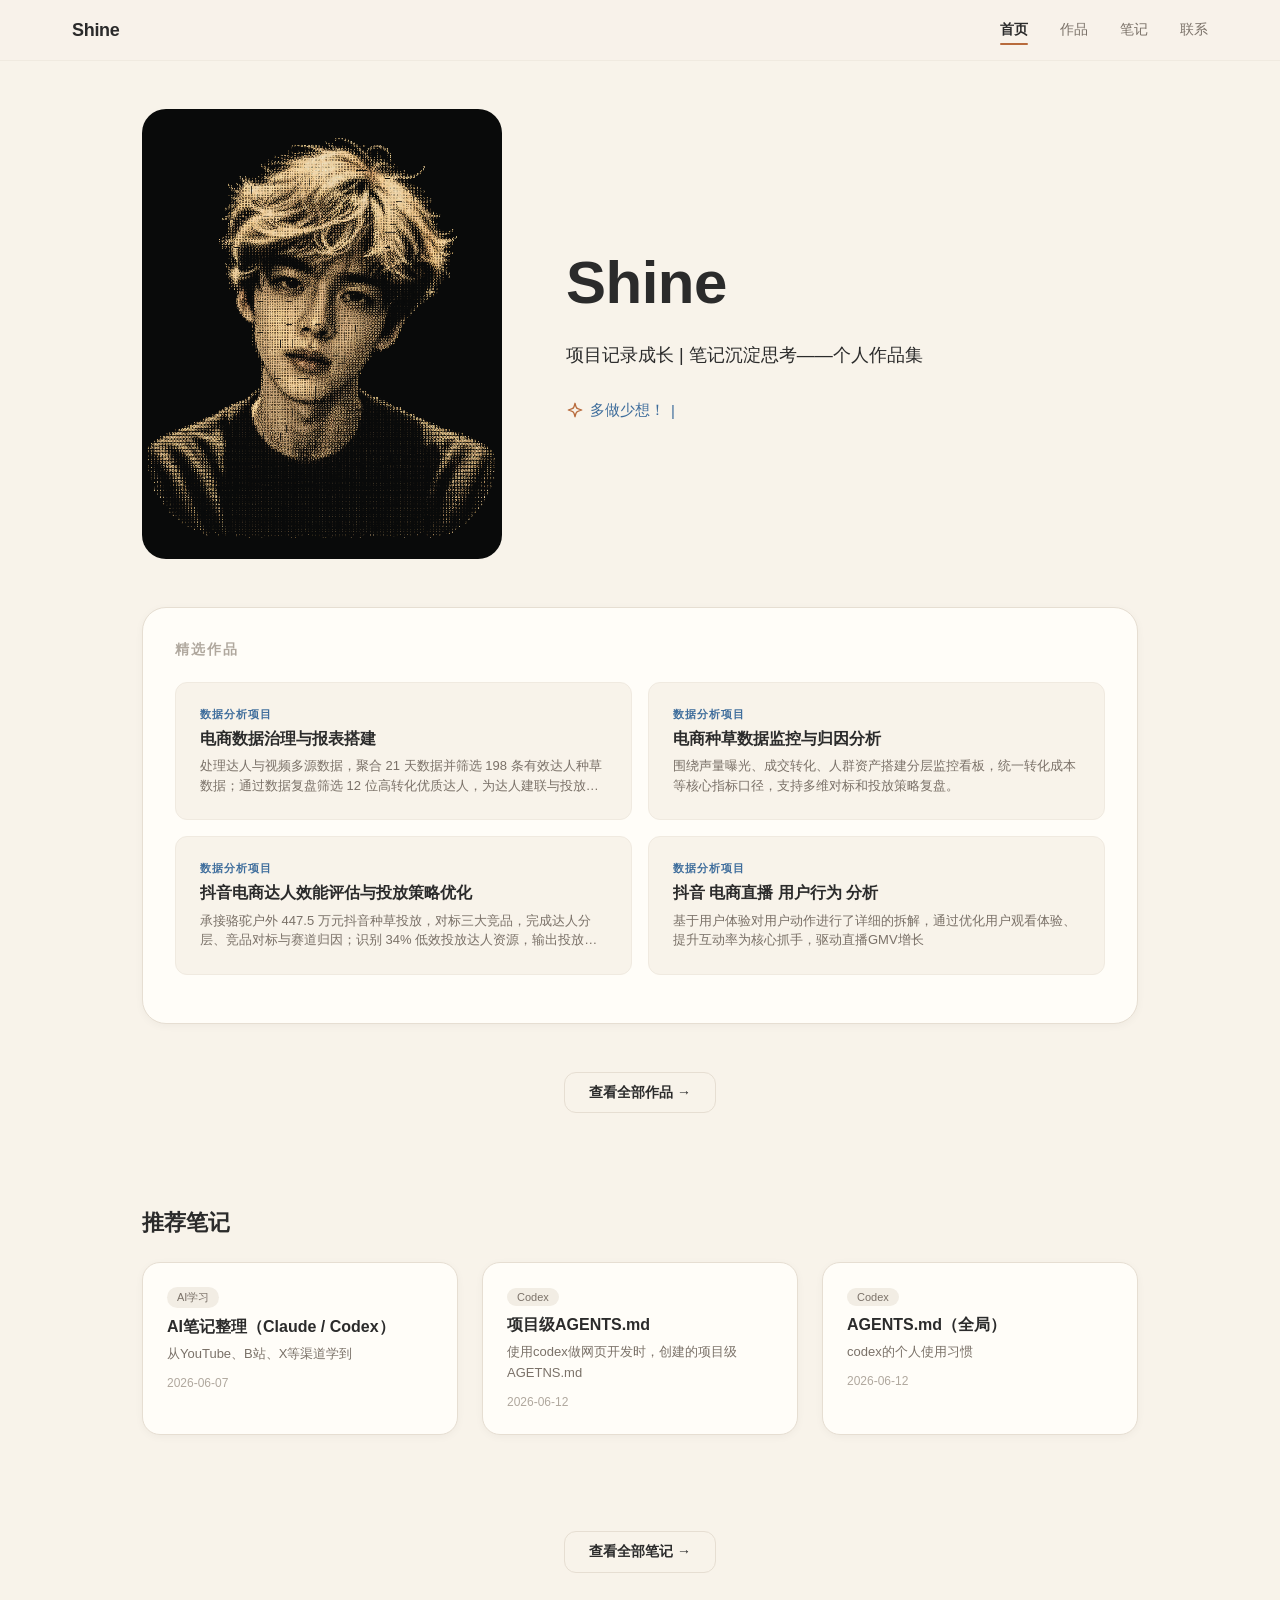
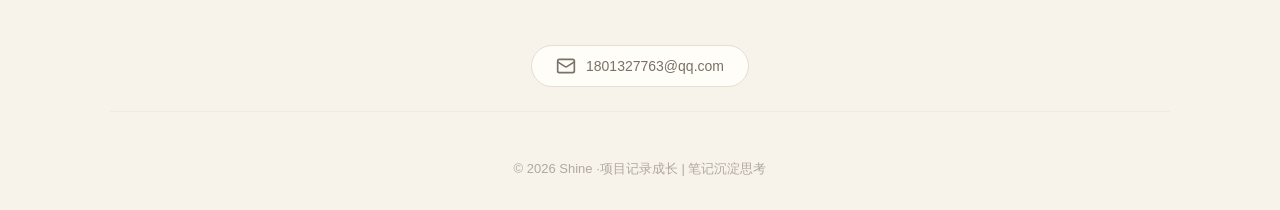
==== commit 988c08f1: "gpt6.1优化头像！，mvp跑通" ====
--- a/code/index.html
+++ b/code/index.html
@@ -1,81 +1,87 @@
-<!DOCTYPE html>
-<html lang="zh-CN">
-<head>
-  <meta charset="UTF-8">
-  <meta name="viewport" content="width=device-width, initial-scale=1.0">
-  <title>Shine · 作品集</title>
-  <link rel="stylesheet" href="css/style.css">
-</head>
-<body>
-  <!-- 导航栏 -->
-  <nav class="navbar">
-    <div class="nav-inner">
-      <a href="index.html" class="nav-logo">Shine</a>
-      <div class="nav-links">
-        <a href="index.html" class="nav-item active">首页</a>
-        <a href="works.html" class="nav-item">作品</a>
-        <a href="notes.html" class="nav-item">笔记</a>
-        <a href="contact.html" class="nav-item">联系</a>
-      </div>
-    </div>
-  </nav>
-
-  <div class="home-page">
-    <!-- Hero 首屏 -->
-    <section class="hero-section fade-in">
-      <img src="assets/images/avatar.png" alt="Shine" class="hero-avatar">
-      <h1 class="hero-name slide-up">Shine</h1>
-      <p class="hero-tagline slide-up" style="animation-delay:0.1s;">
-        项目记录成长 | 笔记沉淀思考——个人作品集
-      </p>
-
-      <!-- 打字机轮播 -->
-      <div class="typewriter-wrapper slide-up" style="animation-delay:0.2s;">
-        <span class="typewriter-prefix" aria-hidden="true">
-          <svg class="typewriter-prefix-icon" viewBox="0 0 24 24" fill="none" stroke="currentColor" stroke-width="1.7" stroke-linecap="round" stroke-linejoin="round">
-            <path d="m12 3 1.2 4.3a4.7 4.7 0 0 0 3.3 3.3L21 12l-4.5 1.4a4.7 4.7 0 0 0-3.3 3.3L12 21l-1.2-4.3a4.7 4.7 0 0 0-3.3-3.3L3 12l4.5-1.4a4.7 4.7 0 0 0 3.3-3.3L12 3Z"/>
-          </svg>
-        </span>
-        <span class="typewriter-text" id="typewriterText"></span>
-        <span class="typewriter-cursor">|</span>
-      </div>
-    </section>
-
-    <!-- 精选作品 -->
-    <div class="featured-section reveal" id="featuredSection">
-      <!-- 由 JS 动态渲染 -->
-    </div>
-
-    <!-- 查看全部作品 -->
-    <div class="home-section reveal" id="worksLinkSection">
-      <div style="text-align:center;">
-        <a href="works.html" class="btn btn-outline">查看全部作品 →</a>
-      </div>
-    </div>
-
-    <!-- 推荐笔记 -->
-    <div class="home-section reveal" id="notesSection">
-      <!-- 由 JS 动态渲染 -->
-    </div>
-
-    <!-- 查看全部笔记 -->
-    <div class="home-section reveal" id="notesLinkSection">
-      <div style="text-align:center;">
-        <a href="notes.html" class="btn btn-outline">查看全部笔记 →</a>
-      </div>
-    </div>
-
-    <div class="contact-section reveal" id="contactSection">
-      <!-- 由 JS 动态渲染 -->
-    </div>
-
-    <!-- 页脚 -->
-    <div class="footer">
-      <span>© 2026 Shine ·项目记录成长 | 笔记沉淀思考</span>
-    </div>
-  </div>
-
-  <script src="js/firebase-portfolio.js"></script>
-  <script src="js/app.js"></script>
-</body>
-</html>
+<!DOCTYPE html>
+<html lang="zh-CN">
+<head>
+  <meta charset="UTF-8">
+  <meta name="viewport" content="width=device-width, initial-scale=1.0">
+  <title>Shine · 作品集</title>
+  <link rel="stylesheet" href="css/style.css">
+</head>
+<body>
+  <!-- 导航栏 -->
+  <nav class="navbar">
+    <div class="nav-inner">
+      <a href="index.html" class="nav-logo">Shine</a>
+      <div class="nav-links">
+        <a href="index.html" class="nav-item active">首页</a>
+        <a href="works.html" class="nav-item">作品</a>
+        <a href="notes.html" class="nav-item">笔记</a>
+        <a href="contact.html" class="nav-item">联系</a>
+      </div>
+    </div>
+  </nav>
+
+  <div class="home-page">
+    <!-- Hero 首屏 -->
+    <section class="hero-section" aria-labelledby="heroName">
+      <div class="hero-portrait" role="img" aria-label="暖金色 ASCII 字符人物头像">
+        <img src="assets/images/ascii-avatar.png" width="1122" height="1402" alt="" aria-hidden="true" class="hero-portrait-image" fetchpriority="high">
+        <canvas id="asciiPortrait" width="1122" height="1402" aria-hidden="true"></canvas>
+      </div>
+      <div class="hero-intro">
+        <h1 class="hero-name" id="heroName">Shine</h1>
+        <p class="hero-tagline">
+          项目记录成长 | 笔记沉淀思考——个人作品集
+        </p>
+
+        <!-- 打字机轮播 -->
+        <div class="typewriter-wrapper">
+          <span class="typewriter-prefix" aria-hidden="true">
+            <svg class="typewriter-prefix-icon" viewBox="0 0 24 24" fill="none" stroke="currentColor" stroke-width="1.7" stroke-linecap="round" stroke-linejoin="round">
+              <path d="m12 3 1.2 4.3a4.7 4.7 0 0 0 3.3 3.3L21 12l-4.5 1.4a4.7 4.7 0 0 0-3.3 3.3L12 21l-1.2-4.3a4.7 4.7 0 0 0-3.3-3.3L3 12l4.5-1.4a4.7 4.7 0 0 0 3.3-3.3L12 3Z"/>
+            </svg>
+          </span>
+          <span class="typewriter-text" id="typewriterText"></span>
+          <span class="typewriter-cursor">|</span>
+        </div>
+      </div>
+    </section>
+
+    <!-- 精选作品 -->
+    <div class="featured-section reveal" id="featuredSection">
+      <!-- 由 JS 动态渲染 -->
+    </div>
+
+    <!-- 查看全部作品 -->
+    <div class="home-section reveal" id="worksLinkSection">
+      <div style="text-align:center;">
+        <a href="works.html" class="btn btn-outline">查看全部作品 →</a>
+      </div>
+    </div>
+
+    <!-- 推荐笔记 -->
+    <div class="home-section reveal" id="notesSection">
+      <!-- 由 JS 动态渲染 -->
+    </div>
+
+    <!-- 查看全部笔记 -->
+    <div class="home-section reveal" id="notesLinkSection">
+      <div style="text-align:center;">
+        <a href="notes.html" class="btn btn-outline">查看全部笔记 →</a>
+      </div>
+    </div>
+
+    <div class="contact-section reveal" id="contactSection">
+      <!-- 由 JS 动态渲染 -->
+    </div>
+
+    <!-- 页脚 -->
+    <div class="footer">
+      <span>© 2026 Shine ·项目记录成长 | 笔记沉淀思考</span>
+    </div>
+  </div>
+
+  <script src="js/firebase-portfolio.js"></script>
+  <script src="js/app.js"></script>
+  <script src="js/ascii-avatar.js"></script>
+</body>
+</html>
--- a/code/css/style.css
+++ b/code/css/style.css
@@ -1,2623 +1,2636 @@
-/* ============================================
-   个人作品集 - 温暖简约风格（Warm Minimal Portfolio）
-   ============================================ */
-
-/* --- 设计系统变量 --- */
-:root {
-  /* 颜色 */
-  --bg-primary: #F8F3EA;
-  --bg-card: #FFFDF8;
-  --text-primary: #2B2B2B;
-  --text-secondary: #7A7168;
-  --text-tertiary: #B0A89E;
-  --border-color: #E6DED2;
-  --border-light: #F0EAE0;
-  --accent-blue: #3E6D9C;
-  --accent-blue-hover: #2D5A85;
-  --accent-orange: #B86B3C;
-  --accent-orange-light: rgba(184, 107, 60, 0.1);
-  --tag-bg: #F2EDE4;
-  --tag-text: #7A7168;
-  --shadow-sm: 0 2px 8px rgba(0, 0, 0, 0.04);
-  --shadow-md: 0 8px 24px rgba(0, 0, 0, 0.04);
-  --shadow-lg: 0 16px 48px rgba(0, 0, 0, 0.06);
-  --shadow-hover: 0 12px 36px rgba(0, 0, 0, 0.07);
-  --radius-sm: 8px;
-  --radius-md: 12px;
-  --radius-lg: 18px;
-  --radius-xl: 24px;
-  --radius-full: 999px;
-
-  /* 字体 */
-  --font-body: -apple-system, BlinkMacSystemFont, 'Segoe UI', 'PingFang SC', 'Microsoft YaHei', sans-serif;
-  --font-heading: -apple-system, BlinkMacSystemFont, 'Segoe UI', 'PingFang SC', 'Microsoft YaHei', sans-serif;
-
-  /* 间距 */
-  --space-xs: 4px;
-  --space-sm: 8px;
-  --space-md: 16px;
-  --space-lg: 24px;
-  --space-xl: 32px;
-  --space-2xl: 48px;
-  --space-3xl: 64px;
-
-  /* z-index 体系 */
-  --z-nav: 100;
-  --z-fab: 90;
-  --z-back-to-top: 80;
-  --z-modal-overlay: 1000;
-  --z-modal: 1001;
-  --z-toast: 2000;
-
-  /* 过渡 */
-  --transition-fast: 0.15s ease;
-  --transition-base: 0.25s ease;
-  --transition-slow: 0.4s ease;
-}
-
-.publication-panel {
-  max-width: 1080px;
-  margin: 88px auto 0;
-  padding: 20px 24px;
-  display: flex;
-  align-items: center;
-  justify-content: space-between;
-  gap: 24px;
-  border: 1px solid var(--border-color);
-  border-radius: var(--radius-md);
-  background: var(--bg-card);
-}
-.publication-panel[hidden] { display: none; }
-.publication-panel:not([hidden]) + .works-page,
-.publication-panel:not([hidden]) + .notes-page,
-.publication-panel:not([hidden]) + .category-page { padding-top: 32px; }
-.publication-copy p, .admin-network-notice { font-size: 14px; line-height: 1.6; color: var(--text-secondary); }
-.publication-copy p { margin-top: 6px; }
-.publication-status { color: var(--text-primary) !important; }
-.publication-status.is-error { color: #9d352f !important; }
-.admin-network-notice { padding: 0 24px; margin: 12px 0; }
-.publication-panel button { min-height: 44px; min-width: 96px; flex-shrink: 0; }
-.publication-panel button:disabled { opacity: .6; cursor: wait; }
-.publication-panel button:focus-visible { outline: 2px solid var(--accent-blue); outline-offset: 4px; }
-@media (max-width: 640px) {
-  .publication-panel { margin: 80px 16px 0; padding: 16px; align-items: stretch; flex-direction: column; gap: 16px; }
-  .publication-panel button { align-self: flex-start; }
-}
-
-/* --- 全局重置 & 基础 --- */
-*, *::before, *::after {
-  margin: 0;
-  padding: 0;
-  box-sizing: border-box;
-}
-
-html {
-  scroll-behavior: smooth;
-}
-
-html, body {
-  height: 100%;
-  font-family: var(--font-body);
-  color: var(--text-primary);
-  -webkit-font-smoothing: antialiased;
-  -moz-osx-font-smoothing: grayscale;
-}
-
-h1, h2, h3, h4, h5, h6 {
-  font-family: var(--font-heading);
-  font-weight: 700;
-  line-height: 1.3;
-}
-
-body {
-  min-height: 100vh;
-  background: var(--bg-primary);
-  overflow-x: hidden;
-}
-
-a {
-  color: inherit;
-  text-decoration: none;
-}
-
-img {
-  max-width: 100%;
-  height: auto;
-  display: block;
-}
-
-/* --- 动画 --- */
-@keyframes fadeIn {
-  from { opacity: 0; }
-  to   { opacity: 1; }
-}
-
-@keyframes slideUp {
-  from { opacity: 0; transform: translateY(24px); }
-  to   { opacity: 1; transform: translateY(0); }
-}
-
-@keyframes scaleIn {
-  from { opacity: 0; transform: scale(0.96); }
-  to   { opacity: 1; transform: scale(1); }
-}
-
-@keyframes fadeInUp {
-  from { opacity: 0; transform: translateY(16px); }
-  to   { opacity: 1; transform: translateY(0); }
-}
-
-/* 入场动画类 */
-.fade-in    { animation: fadeIn 0.6s ease forwards; }
-.slide-up   { animation: slideUp 0.6s ease forwards; }
-.scale-in   { animation: scaleIn 0.5s ease forwards; }
-
-/* 滚动可见性动画（由 JS 触发） */
-.reveal {
-  opacity: 0;
-  transform: translateY(24px);
-  transition: opacity 0.6s ease, transform 0.6s ease;
-}
-
-.reveal.visible {
-  opacity: 1;
-  transform: translateY(0);
-}
-
-/* 逐项延迟 */
-.delay-1 { transition-delay: 0.05s; }
-.delay-2 { transition-delay: 0.10s; }
-.delay-3 { transition-delay: 0.15s; }
-.delay-4 { transition-delay: 0.20s; }
-.delay-5 { transition-delay: 0.25s; }
-.delay-6 { transition-delay: 0.30s; }
-
-/* prefers-reduced-motion */
-@media (prefers-reduced-motion: reduce) {
-  *, *::before, *::after {
-    animation-duration: 0.01ms !important;
-    transition-duration: 0.01ms !important;
-  }
-  .reveal { opacity: 1; transform: none; }
-  html { scroll-behavior: auto; }
-}
-
-/* ============================================
-   导航栏（通用）
-   ============================================ */
-.navbar {
-  position: fixed;
-  top: 0;
-  left: 0;
-  right: 0;
-  z-index: var(--z-nav);
-  background: rgba(248, 243, 234, 0.85);
-  backdrop-filter: blur(12px);
-  -webkit-backdrop-filter: blur(12px);
-  border-bottom: 1px solid var(--border-light);
-  transition: background var(--transition-base);
-}
-
-.nav-inner {
-  max-width: 1200px;
-  margin: 0 auto;
-  padding: 0 var(--space-xl);
-  height: 60px;
-  display: flex;
-  align-items: center;
-  justify-content: space-between;
-}
-
-.nav-logo {
-  font-size: 18px;
-  font-weight: 700;
-  color: var(--text-primary);
-  letter-spacing: -0.3px;
-  transition: color var(--transition-fast);
-}
-
-.nav-logo:hover {
-  color: var(--accent-blue);
-}
-
-.nav-links {
-  display: flex;
-  align-items: center;
-  gap: var(--space-xl);
-}
-
-.nav-item {
-  position: relative;
-  font-size: 14px;
-  font-weight: 500;
-  color: var(--text-secondary);
-  padding: 4px 0;
-  transition: color var(--transition-fast);
-}
-
-.nav-item::after {
-  content: '';
-  position: absolute;
-  bottom: -2px;
-  left: 0;
-  width: 0;
-  height: 2px;
-  background: var(--accent-orange);
-  border-radius: 2px;
-  transition: width var(--transition-base);
-}
-
-.nav-item:hover {
-  color: var(--text-primary);
-}
-
-.nav-item:hover::after {
-  width: 100%;
-}
-
-.nav-item.active {
-  color: var(--text-primary);
-  font-weight: 600;
-}
-
-.nav-item.active::after {
-  width: 100%;
-  background: var(--accent-orange);
-}
-
-/* ============================================
-   按钮
-   ============================================ */
-.btn {
-  display: inline-flex;
-  align-items: center;
-  justify-content: center;
-  gap: 6px;
-  padding: 10px 24px;
-  border-radius: var(--radius-md);
-  border: 1.5px solid transparent;
-  font-size: 14px;
-  font-weight: 600;
-  cursor: pointer;
-  transition: all var(--transition-base);
-  font-family: inherit;
-  line-height: 1.4;
-  white-space: nowrap;
-}
-
-.btn:focus-visible {
-  outline: 2px solid var(--accent-blue);
-  outline-offset: 2px;
-}
-
-.btn-solid {
-  background: var(--accent-blue);
-  color: #FFFFFF;
-  border-color: var(--accent-blue);
-}
-
-.btn-solid:hover {
-  background: var(--accent-blue-hover);
-  border-color: var(--accent-blue-hover);
-  transform: translateY(-1px);
-  box-shadow: 0 4px 12px rgba(62, 109, 156, 0.25);
-}
-
-.btn-outline {
-  background: transparent;
-  border-color: var(--border-color);
-  color: var(--text-primary);
-}
-
-.btn-outline:hover {
-  border-color: var(--accent-blue);
-  color: var(--accent-blue);
-  background: rgba(62, 109, 156, 0.04);
-}
-
-.btn-danger {
-  background: rgba(220, 60, 60, 0.06);
-  border-color: rgba(220, 60, 60, 0.25);
-  color: #dc3c3c;
-}
-
-.btn-danger:hover {
-  background: rgba(220, 60, 60, 0.12);
-  border-color: rgba(220, 60, 60, 0.4);
-}
-
-.btn-sm {
-  padding: 6px 16px;
-  font-size: 12px;
-  border-radius: var(--radius-sm);
-}
-
-.btn-xs {
-  padding: 4px 10px;
-  font-size: 11px;
-  border-radius: 6px;
-}
-
-/* ============================================
-   输入框 & 表单
-   ============================================ */
-.input-field {
-  width: 100%;
-  padding: 12px 16px;
-  background: var(--bg-card);
-  border: 1.5px solid var(--border-color);
-  border-radius: var(--radius-md);
-  color: var(--text-primary);
-  font-size: 14px;
-  font-family: inherit;
-  transition: border-color var(--transition-base), box-shadow var(--transition-base);
-  outline: none;
-}
-
-.input-field::placeholder {
-  color: var(--text-tertiary);
-}
-
-.input-field:focus {
-  border-color: var(--accent-blue);
-  box-shadow: 0 0 0 3px rgba(62, 109, 156, 0.1);
-}
-
-select.input-field {
-  appearance: none;
-  -webkit-appearance: none;
-  background-image: url("data:image/svg+xml,%3Csvg xmlns='http://www.w3.org/2000/svg' width='12' height='12' viewBox='0 0 24 24' fill='none' stroke='%237A7168' stroke-width='2.5' stroke-linecap='round' stroke-linejoin='round'%3E%3Cpolyline points='6 9 12 15 18 9'/%3E%3C/svg%3E");
-  background-repeat: no-repeat;
-  background-position: right 14px center;
-  padding-right: 40px;
-}
-
-textarea.input-field {
-  resize: vertical;
-  min-height: 80px;
-}
-
-.field-label {
-  display: block;
-  font-size: 13px;
-  font-weight: 600;
-  color: var(--text-secondary);
-  margin-bottom: 6px;
-}
-
-.field-helper {
-  font-size: 12px;
-  line-height: 1.5;
-  color: var(--text-tertiary);
-  margin-top: -8px;
-}
-
-.field-error {
-  font-size: 13px;
-  color: #dc3c3c;
-  line-height: 1.5;
-}
-
-/* 搜索框 */
-.search-bar {
-  position: relative;
-  width: 100%;
-  max-width: 480px;
-}
-
-.search-bar .search-icon {
-  position: absolute;
-  left: 16px;
-  top: 50%;
-  transform: translateY(-50%);
-  width: 18px;
-  height: 18px;
-  color: var(--text-tertiary);
-  pointer-events: none;
-}
-
-.search-bar .search-input {
-  width: 100%;
-  padding: 11px 16px 11px 44px;
-  background: var(--bg-card);
-  border: 1.5px solid var(--border-color);
-  border-radius: var(--radius-full);
-  color: var(--text-primary);
-  font-size: 14px;
-  font-family: inherit;
-  outline: none;
-  transition: border-color var(--transition-base), box-shadow var(--transition-base);
-}
-
-.search-bar .search-input::placeholder {
-  color: var(--text-tertiary);
-}
-
-.search-bar .search-input:focus {
-  border-color: var(--accent-blue);
-  box-shadow: 0 0 0 3px rgba(62, 109, 156, 0.1);
-}
-
-/* ============================================
-   标签
-   ============================================ */
-.tag-pill {
-  display: inline-flex;
-  align-items: center;
-  padding: 4px 10px;
-  border-radius: var(--radius-full);
-  background: var(--tag-bg);
-  color: var(--tag-text);
-  font-size: 12px;
-  line-height: 1.4;
-  font-weight: 500;
-  white-space: nowrap;
-}
-
-.tag-pill.tag-empty {
-  color: var(--text-tertiary);
-  font-style: italic;
-}
-
-.tag-list {
-  display: flex;
-  flex-wrap: wrap;
-  gap: 6px;
-}
-
-/* 分类筛选胶囊 */
-.filter-pills {
-  display: flex;
-  flex-wrap: wrap;
-  gap: 8px;
-}
-
-.filter-pill {
-  display: inline-flex;
-  align-items: center;
-  padding: 7px 18px;
-  border-radius: var(--radius-full);
-  background: var(--bg-card);
-  border: 1.5px solid var(--border-color);
-  color: var(--text-primary);
-  font-size: 13px;
-  font-weight: 500;
-  cursor: pointer;
-  transition: all var(--transition-base);
-  user-select: none;
-  white-space: nowrap;
-}
-
-.filter-pill:hover {
-  border-color: var(--accent-blue);
-  color: var(--accent-blue);
-  background: rgba(62, 109, 156, 0.04);
-}
-
-.filter-pill.active {
-  background: var(--accent-blue);
-  border-color: var(--accent-blue);
-  color: #FFFFFF;
-}
-
-.filter-pill.accent {
-  background: var(--accent-orange-light);
-  border-color: var(--accent-orange);
-  color: var(--accent-orange);
-}
-
-.filter-pill.accent.active {
-  background: var(--accent-orange);
-  border-color: var(--accent-orange);
-  color: #FFFFFF;
-}
-
-/* ============================================
-   卡片（通用）
-   ============================================ */
-.card {
-  background: var(--bg-card);
-  border: 1px solid var(--border-color);
-  border-radius: var(--radius-lg);
-  box-shadow: var(--shadow-sm);
-  transition: all var(--transition-base);
-  overflow: hidden;
-}
-
-.card:hover {
-  box-shadow: var(--shadow-hover);
-  transform: translateY(-3px);
-}
-
-/* ============================================
-   分页器
-   ============================================ */
-.pagination {
-  display: flex;
-  align-items: center;
-  justify-content: center;
-  gap: 6px;
-  margin-top: var(--space-2xl);
-}
-
-.page-btn {
-  display: inline-flex;
-  align-items: center;
-  justify-content: center;
-  min-width: 36px;
-  height: 36px;
-  padding: 0 10px;
-  border-radius: var(--radius-sm);
-  background: var(--bg-card);
-  border: 1px solid var(--border-color);
-  color: var(--text-primary);
-  font-size: 14px;
-  font-family: inherit;
-  font-weight: 500;
-  cursor: pointer;
-  transition: all var(--transition-fast);
-  user-select: none;
-}
-
-.page-btn:hover {
-  border-color: var(--accent-blue);
-  color: var(--accent-blue);
-}
-
-.page-btn.active {
-  background: var(--accent-blue);
-  border-color: var(--accent-blue);
-  color: #FFFFFF;
-}
-
-.page-btn:disabled {
-  opacity: 0.4;
-  cursor: default;
-  pointer-events: none;
-}
-
-.page-btn:focus-visible {
-  outline: 2px solid var(--accent-blue);
-  outline-offset: 2px;
-}
-
-.page-ellipsis {
-  display: inline-flex;
-  align-items: center;
-  justify-content: center;
-  min-width: 36px;
-  height: 36px;
-  color: var(--text-tertiary);
-  font-size: 14px;
-}
-
-/* ============================================
-   首页（index.html）
-   ============================================ */
-.home-page {
-  padding-top: 60px; /* navbar height */
-}
-
-/* Hero 区 */
-.hero-section {
-  display: flex;
-  flex-direction: column;
-  align-items: center;
-  text-align: center;
-  padding: var(--space-3xl) var(--space-xl) var(--space-2xl);
-  max-width: 720px;
-  margin: 0 auto;
-}
-
-.hero-avatar {
-  width: 100px;
-  height: 100px;
-  border-radius: 50%;
-  object-fit: cover;
-  border: 3px solid var(--bg-card);
-  box-shadow: var(--shadow-md);
-  margin-bottom: var(--space-lg);
-}
-
-.hero-name {
-  font-size: 36px;
-  font-weight: 800;
-  letter-spacing: -0.5px;
-  color: var(--text-primary);
-  margin-bottom: var(--space-sm);
-}
-
-.hero-tagline {
-  font-size: 16px;
-  color: var(--text-secondary);
-  font-weight: 400;
-  line-height: 1.6;
-  max-width: 560px;
-  margin-bottom: var(--space-sm);
-}
-
-.hero-sub {
-  font-size: 14px;
-  color: var(--text-tertiary);
-  font-weight: 400;
-}
-
-/* 打字机（首页） */
-.typewriter-wrapper {
-  display: flex;
-  align-items: center;
-  justify-content: center;
-  gap: 6px;
-  height: 28px;
-  font-size: 15px;
-  color: var(--text-secondary);
-  font-weight: 400;
-  margin-bottom: var(--space-2xl);
-}
-
-.typewriter-prefix {
-  width: 18px;
-  height: 18px;
-  display: inline-flex;
-  align-items: center;
-  justify-content: center;
-  color: var(--accent-orange);
-  flex: 0 0 18px;
-}
-
-.typewriter-prefix-icon {
-  display: block;
-  width: 100%;
-  height: 100%;
-}
-
-.typewriter-text {
-  color: var(--accent-blue);
-  font-weight: 500;
-  min-width: 20px;
-}
-
-.typewriter-cursor {
-  color: var(--accent-blue);
-  font-weight: 300;
-  animation: blink 0.8s step-end infinite;
-  line-height: 1;
-}
-
-@keyframes blink {
-  0%, 100% { opacity: 1; }
-  50% { opacity: 0; }
-}
-
-/* 首页 section 通用 */
-.home-section {
-  max-width: 1060px;
-  margin: 0 auto;
-  padding: var(--space-2xl) var(--space-xl);
-}
-
-.section-header {
-  display: flex;
-  align-items: flex-end;
-  justify-content: space-between;
-  margin-bottom: var(--space-lg);
-}
-
-.section-title {
-  font-size: 22px;
-  font-weight: 700;
-  color: var(--text-primary);
-}
-
-.section-link {
-  font-size: 14px;
-  font-weight: 500;
-  color: var(--accent-blue);
-  transition: color var(--transition-fast);
-  display: inline-flex;
-  align-items: center;
-  gap: 4px;
-}
-
-.section-link:hover {
-  color: var(--accent-blue-hover);
-}
-
-.section-link::after {
-  content: '→';
-  transition: transform var(--transition-fast);
-}
-
-.section-link:hover::after {
-  transform: translateX(3px);
-}
-
-/* 精选作品（首页） */
-.featured-section {
-  max-width: 1060px;
-  margin: 0 auto;
-  padding: 0 var(--space-xl);
-}
-
-.featured-inner {
-  background: var(--bg-card);
-  border: 1px solid var(--border-color);
-  border-radius: var(--radius-xl);
-  padding: var(--space-xl) var(--space-xl) var(--space-2xl);
-  box-shadow: var(--shadow-sm);
-}
-
-.featured-heading {
-  font-size: 14px;
-  font-weight: 600;
-  color: var(--text-tertiary);
-  letter-spacing: 2px;
-  text-transform: uppercase;
-  margin-bottom: var(--space-lg);
-}
-
-.featured-grid {
-  display: grid;
-  grid-template-columns: repeat(2, 1fr);
-  gap: var(--space-md);
-}
-
-.featured-card {
-  display: flex;
-  flex-direction: column;
-  gap: 6px;
-  padding: var(--space-lg);
-  background: var(--bg-primary);
-  border-radius: var(--radius-md);
-  border: 1px solid var(--border-light);
-  transition: all var(--transition-base);
-  cursor: pointer;
-  text-decoration: none;
-  box-shadow: none;
-}
-
-.featured-card:hover {
-  border-color: var(--border-color);
-  transform: translateY(-3px);
-  box-shadow: var(--shadow-hover);
-}
-
-.featured-category {
-  font-size: 11px;
-  font-weight: 600;
-  color: var(--accent-blue);
-  letter-spacing: 1px;
-  text-transform: uppercase;
-}
-
-.featured-name {
-  font-size: 16px;
-  font-weight: 700;
-  color: var(--text-primary);
-  display: -webkit-box;
-  -webkit-line-clamp: 2;
-  -webkit-box-orient: vertical;
-  overflow: hidden;
-  line-height: 1.4;
-}
-
-.featured-desc {
-  font-size: 13px;
-  color: var(--text-secondary);
-  display: -webkit-box;
-  -webkit-line-clamp: 2;
-  -webkit-box-orient: vertical;
-  overflow: hidden;
-  line-height: 1.5;
-}
-
-/* 首页笔记板块 */
-.notes-preview-grid {
-  display: grid;
-  grid-template-columns: repeat(3, 1fr);
-  gap: var(--space-lg);
-}
-
-.note-preview-card {
-  display: block;
-  background: var(--bg-card);
-  border: 1px solid var(--border-color);
-  border-radius: var(--radius-lg);
-  padding: var(--space-lg);
-  box-shadow: var(--shadow-sm);
-  transition: all var(--transition-base);
-  cursor: pointer;
-  text-decoration: none;
-}
-
-.note-preview-card:hover {
-  transform: translateY(-3px);
-  box-shadow: var(--shadow-hover);
-}
-
-.note-preview-card:focus-visible {
-  outline: 2px solid var(--accent-blue);
-  outline-offset: 3px;
-}
-
-.note-preview-card {
-  cursor: pointer;
-}
-
-.note-preview-tag {
-  display: inline-block;
-  padding: 3px 10px;
-  border-radius: var(--radius-full);
-  background: var(--tag-bg);
-  color: var(--tag-text);
-  font-size: 11px;
-  font-weight: 500;
-  margin-bottom: var(--space-sm);
-}
-
-.note-preview-title {
-  font-size: 16px;
-  font-weight: 700;
-  color: var(--text-primary);
-  margin-bottom: 6px;
-  display: -webkit-box;
-  -webkit-line-clamp: 2;
-  -webkit-box-orient: vertical;
-  overflow: hidden;
-  line-height: 1.4;
-}
-
-.note-preview-excerpt {
-  font-size: 13px;
-  color: var(--text-secondary);
-  line-height: 1.6;
-  display: -webkit-box;
-  -webkit-line-clamp: 2;
-  -webkit-box-orient: vertical;
-  overflow: hidden;
-  margin-bottom: var(--space-sm);
-}
-
-.note-preview-meta {
-  font-size: 12px;
-  color: var(--text-tertiary);
-}
-
-/* 分类卡片网格（首页分类入口） */
-.category-grid {
-  display: grid;
-  grid-template-columns: repeat(3, 1fr);
-  gap: var(--space-lg);
-  max-width: 1060px;
-  margin: 0 auto;
-  padding: 0 var(--space-xl) var(--space-2xl);
-}
-
-.category-card {
-  padding: var(--space-xl) var(--space-lg);
-  text-align: center;
-  cursor: pointer;
-  transition: all var(--transition-base);
-  background: var(--bg-card);
-  border: 1px solid var(--border-color);
-  border-radius: var(--radius-lg);
-  box-shadow: var(--shadow-sm);
-  position: relative;
-  overflow: hidden;
-}
-
-.category-card:hover {
-  transform: translateY(-4px);
-  box-shadow: var(--shadow-hover);
-  border-color: var(--accent-blue);
-}
-
-.category-card:focus-visible {
-  outline: 2px solid var(--accent-blue);
-  outline-offset: 3px;
-}
-
-.category-card::after {
-  content: '→';
-  position: absolute;
-  bottom: 16px;
-  right: 20px;
-  font-size: 16px;
-  color: var(--text-tertiary);
-  transition: all var(--transition-base);
-}
-
-.category-card:hover::after {
-  color: var(--accent-blue);
-  transform: translateX(4px);
-}
-
-.category-icon {
-  font-size: 40px;
-  margin-bottom: var(--space-md);
-  display: block;
-}
-
-.category-name {
-  font-size: 18px;
-  font-weight: 700;
-  letter-spacing: 0.5px;
-  margin-bottom: var(--space-sm);
-}
-
-.category-count-label {
-  font-size: 12px;
-  color: var(--text-tertiary);
-  margin-top: 4px;
-}
-
-/* 进度环 */
-.progress-ring-wrapper {
-  position: relative;
-  width: 52px;
-  height: 52px;
-  margin: 8px auto 0;
-  display: flex;
-  align-items: center;
-  justify-content: center;
-}
-
-.progress-ring {
-  width: 52px;
-  height: 52px;
-}
-
-.progress-ring-fill {
-  transition: stroke-dashoffset 1s ease;
-}
-
-.progress-ring-count {
-  position: absolute;
-  font-size: 13px;
-  font-weight: 700;
-  color: var(--text-primary);
-  line-height: 1;
-}
-
-/* 联系区 */
-.contact-section {
-  max-width: 1060px;
-  margin: 0 auto;
-  padding: 0 var(--space-xl);
-}
-
-.contact-inner {
-  display: flex;
-  justify-content: center;
-  padding: var(--space-lg) 0;
-}
-
-.contact-link {
-  display: inline-flex;
-  align-items: center;
-  gap: 10px;
-  padding: 10px 24px;
-  background: var(--bg-card);
-  border: 1px solid var(--border-color);
-  border-radius: var(--radius-full);
-  color: var(--text-secondary);
-  font-size: 14px;
-  font-weight: 500;
-  transition: all var(--transition-base);
-}
-
-.contact-link:hover {
-  border-color: var(--accent-blue);
-  color: var(--accent-blue);
-  transform: translateY(-2px);
-  box-shadow: var(--shadow-sm);
-}
-
-/* 底部版权 */
-.footer {
-  max-width: 1060px;
-  margin: 0 auto;
-  padding: var(--space-2xl) var(--space-xl) var(--space-xl);
-  text-align: center;
-  font-size: 13px;
-  color: var(--text-tertiary);
-  display: flex;
-  flex-direction: column;
-  align-items: center;
-  gap: 4px;
-  border-top: 1px solid var(--border-light);
-}
-
-
-
-/* 首页错误 */
-.home-error {
-  min-height: 190px;
-  display: flex;
-  flex-direction: column;
-  align-items: center;
-  justify-content: center;
-  gap: 14px;
-}
-
-.home-retry {
-  min-width: 120px;
-}
-
-/* ============================================
-   作品分类页（category.html）& 作品分页（works.html）
-   ============================================ */
-.category-page,
-.works-page,
-.notes-page {
-  padding-top: 60px; /* navbar height */
-  min-height: 100vh;
-}
-
-/* 页面头部 Hero */
-.page-hero {
-  max-width: 1200px;
-  margin: 0 auto;
-  padding: var(--space-3xl) var(--space-xl) var(--space-2xl);
-  display: flex;
-  align-items: flex-start;
-  justify-content: space-between;
-  gap: var(--space-2xl);
-}
-
-.page-hero-content {
-  flex: 1;
-  max-width: 600px;
-}
-
-.page-hero-title {
-  font-size: 36px;
-  font-weight: 800;
-  color: var(--text-primary);
-  letter-spacing: -0.5px;
-  margin-bottom: var(--space-sm);
-}
-
-.page-hero-sub {
-  font-size: 16px;
-  color: var(--text-secondary);
-  font-weight: 400;
-  line-height: 1.6;
-  margin-bottom: var(--space-sm);
-}
-
-.page-hero-desc {
-  font-size: 14px;
-  color: var(--text-tertiary);
-  line-height: 1.6;
-  max-width: 480px;
-}
-
-/* 筛选 & 搜索工具栏 */
-.toolbar {
-  max-width: 1200px;
-  margin: 0 auto;
-  padding: 0 var(--space-xl) var(--space-lg);
-  display: flex;
-  align-items: center;
-  justify-content: space-between;
-  gap: var(--space-lg);
-  flex-wrap: wrap;
-}
-
-.toolbar-filters {
-  display: flex;
-  flex-wrap: wrap;
-  gap: 8px;
-  flex: 1;
-}
-
-.toolbar-search {
-  flex-shrink: 0;
-}
-
-/* 作品网格 */
-.project-grid {
-  display: grid;
-  grid-template-columns: repeat(3, 1fr);
-  gap: var(--space-lg);
-  max-width: 1200px;
-  margin: 0 auto;
-  padding: 0 var(--space-xl) var(--space-2xl);
-}
-
-/* 作品卡片（category.js 动态渲染） */
-.project-card {
-  padding: 0;
-  display: flex;
-  flex-direction: column;
-  min-height: 272px;
-  background: linear-gradient(180deg, var(--bg-card) 0%, rgba(255, 253, 248, 0.86) 100%);
-  border: 1px solid var(--border-light);
-  border-radius: var(--radius-lg);
-  box-shadow: 0 1px 0 rgba(43, 43, 43, 0.02);
-  transition:
-    transform var(--transition-base),
-    border-color var(--transition-base),
-    box-shadow var(--transition-base),
-    background var(--transition-base);
-  overflow: hidden;
-  position: relative;
-  cursor: default;
-}
-
-.project-card:hover {
-  transform: translateY(-2px);
-  border-color: #D9D0C4;
-  box-shadow: 0 6px 8px rgba(43, 43, 43, 0.045);
-}
-
-.project-card-clickable {
-  cursor: pointer;
-}
-
-.project-card-featured {
-  border-color: rgba(184, 107, 60, 0.24);
-  background: linear-gradient(180deg, var(--bg-card) 0%, rgba(184, 107, 60, 0.035) 100%);
-}
-
-.project-card-featured:hover {
-  border-color: rgba(184, 107, 60, 0.34);
-}
-
-/* 卡片主体内容区 */
-.card-body {
-  padding: 22px 22px 18px;
-  display: flex;
-  flex-direction: column;
-  align-items: flex-start;
-  text-align: left;
-  flex: 1;
-  min-width: 0;
-}
-
-.project-card-topline {
-  width: 100%;
-  min-height: 24px;
-  display: flex;
-  align-items: center;
-  justify-content: space-between;
-  gap: var(--space-sm);
-  margin-bottom: 14px;
-}
-
-.project-kicker {
-  min-width: 0;
-  color: var(--accent-blue);
-  font-size: 12px;
-  font-weight: 600;
-  line-height: 1.4;
-  overflow: hidden;
-  text-overflow: ellipsis;
-  white-space: nowrap;
-}
-
-.project-featured-badge {
-  flex-shrink: 0;
-  display: inline-flex;
-  align-items: center;
-  min-height: 22px;
-  padding: 2px 9px;
-  border-radius: var(--radius-full);
-  background: rgba(184, 107, 60, 0.1);
-  color: var(--accent-orange);
-  font-size: 11px;
-  font-weight: 600;
-  line-height: 1.4;
-}
-
-.project-name {
-  width: 100%;
-  font-size: 18px;
-  font-weight: 700;
-  margin-bottom: 10px;
-  line-height: 1.45;
-  color: var(--text-primary);
-  overflow-wrap: anywhere;
-  display: -webkit-box;
-  -webkit-line-clamp: 2;
-  -webkit-box-orient: vertical;
-  overflow: hidden;
-}
-
-.project-desc {
-  font-size: 13.5px;
-  color: var(--text-secondary);
-  line-height: 1.65;
-  width: 100%;
-  white-space: normal;
-  overflow-wrap: anywhere;
-  display: -webkit-box;
-  -webkit-line-clamp: 4;
-  -webkit-box-orient: vertical;
-  overflow: hidden;
-}
-
-.project-meta {
-  width: 100%;
-  margin-top: auto;
-  padding-top: 18px;
-  display: flex;
-  flex-direction: column;
-  gap: var(--space-sm);
-}
-
-.project-card .tag-pill {
-  background: rgba(242, 237, 228, 0.78);
-  border: 1px solid rgba(230, 222, 210, 0.82);
-  color: #746C63;
-}
-
-.project-card .tag-empty {
-  color: var(--text-tertiary);
-}
-
-.project-status {
-  display: inline-flex;
-  align-items: center;
-  align-self: flex-start;
-  padding: 3px 10px;
-  border-radius: var(--radius-full);
-  font-size: 11px;
-  font-weight: 600;
-  letter-spacing: 0.3px;
-  border: 1px solid transparent;
-}
-
-.project-status.completed {
-  color: #0f766e;
-  background: rgba(13, 148, 136, 0.1);
-  border-color: rgba(13, 148, 136, 0.15);
-}
-
-.project-status.progressing {
-  color: #1d4ed8;
-  background: rgba(37, 99, 235, 0.1);
-  border-color: rgba(37, 99, 235, 0.15);
-}
-
-.project-status.iterating {
-  color: #7c3aed;
-  background: rgba(124, 58, 237, 0.1);
-  border-color: rgba(124, 58, 237, 0.15);
-}
-
-.project-status.pending {
-  color: #9a3412;
-  background: rgba(217, 119, 6, 0.1);
-  border-color: rgba(217, 119, 6, 0.15);
-}
-
-/* 卡片底部 */
-.card-footer {
-  padding: 0 22px 20px;
-  display: flex;
-  justify-content: flex-start;
-  align-items: center;
-}
-
-.project-link-btn {
-  display: inline-flex;
-  align-items: center;
-  gap: 6px;
-  min-height: 34px;
-  padding: 0;
-  background: transparent;
-  border: none;
-  border-radius: 0;
-  color: var(--accent-blue);
-  font-size: 13px;
-  font-weight: 600;
-  line-height: 1.4;
-  transition: color var(--transition-fast);
-  cursor: pointer;
-  text-decoration: none;
-}
-
-.project-link-btn:hover {
-  color: var(--accent-blue-hover);
-}
-
-.project-link-arrow {
-  transition: transform var(--transition-fast);
-}
-
-.project-link-btn:hover .project-link-arrow {
-  transform: translateX(3px);
-}
-
-.project-link-btn:focus-visible {
-  outline: 2px solid var(--accent-blue);
-  outline-offset: 2px;
-}
-
-/* 管理模式下卡片上的按钮 */
-.project-actions {
-  display: flex;
-  gap: 8px;
-  padding: var(--space-sm) var(--space-lg) var(--space-lg);
-  border-top: 1px solid var(--border-light);
-  opacity: 0;
-  transition: opacity var(--transition-base);
-  justify-content: center;
-}
-
-.project-card.admin-mode .project-actions {
-  opacity: 1;
-}
-
-.project-card.admin-mode {
-  cursor: grab;
-}
-
-.project-card.admin-mode:active {
-  cursor: grabbing;
-}
-
-.project-card.dragging {
-  opacity: 0.35;
-  transform: scale(0.95);
-}
-
-.project-card.drag-over {
-  border-color: var(--accent-blue) !important;
-  box-shadow: 0 0 0 2px rgba(62, 109, 156, 0.2), var(--shadow-hover);
-  transform: translateY(-3px);
-}
-
-/* 分组筛选 Tab 栏 */
-.group-tabs {
-  grid-column: 1 / -1;
-  display: flex;
-  flex-wrap: wrap;
-  gap: 8px;
-  margin-bottom: var(--space-sm);
-}
-
-.group-tab {
-  padding: 6px 16px;
-  border-radius: var(--radius-full);
-  font-size: 13px;
-  font-weight: 500;
-  color: var(--text-secondary);
-  background: var(--bg-card);
-  border: 1px solid var(--border-color);
-  cursor: pointer;
-  transition: all var(--transition-base);
-  user-select: none;
-}
-
-.group-tab:hover {
-  border-color: var(--accent-blue);
-  color: var(--accent-blue);
-}
-
-.group-tab.active {
-  background: var(--accent-blue);
-  border-color: var(--accent-blue);
-  color: #fff;
-}
-
-/* 作品分组徽章 */
-.project-group-badge {
-  display: inline-flex;
-  align-items: center;
-  gap: 4px;
-  font-size: 11px;
-  font-weight: 500;
-  color: var(--text-tertiary);
-  background: var(--tag-bg);
-  padding: 3px 10px;
-  border-radius: var(--radius-full);
-  margin-bottom: var(--space-sm);
-}
-
-/* 空状态 */
-.empty-state {
-  grid-column: 1 / -1;
-  text-align: center;
-  padding: 80px 20px;
-  color: var(--text-secondary);
-  background: var(--bg-card);
-  border: 1px dashed var(--border-color);
-  border-radius: var(--radius-lg);
-}
-
-.empty-state .empty-icon {
-  width: 56px;
-  height: 56px;
-  margin-bottom: var(--space-sm);
-  display: inline-flex;
-  align-items: center;
-  justify-content: center;
-}
-
-.works-loading-icon {
-  width: 32px;
-  height: 32px;
-  animation: worksLoadingPulse 1.35s ease-in-out infinite;
-  transform-origin: center;
-}
-
-@keyframes worksLoadingPulse {
-  0%, 100% { opacity: 1; transform: scale(1); }
-  50% { opacity: 0.55; transform: scale(0.94); }
-}
-
-@media (prefers-reduced-motion: reduce) {
-  .works-loading-icon { animation: none !important; }
-}
-
-.empty-icon-image {
-  width: 100%;
-  height: 100%;
-  object-fit: contain;
-}
-
-.empty-state p {
-  font-size: 15px;
-}
-
-/* ============================================
-   笔记分页（notes.html）
-   ============================================ */
-
-/* 笔记页面布局 */
-.notes-layout {
-  max-width: 1120px;
-  margin: 0 auto;
-  padding: 0 var(--space-xl) var(--space-2xl);
-}
-
-.notes-main {
-  max-width: 100%;
-  margin: 0 auto;
-  min-width: 0;
-}
-
-/* 精选笔记 */
-.featured-note {
-  display: grid;
-  grid-template-columns: 1fr 1fr;
-  gap: 0;
-  background: var(--bg-card);
-  border: 1px solid var(--border-color);
-  border-radius: var(--radius-xl);
-  overflow: hidden;
-  box-shadow: var(--shadow-sm);
-  margin-bottom: var(--space-2xl);
-  transition: box-shadow var(--transition-base);
-}
-
-.featured-note:hover {
-  box-shadow: var(--shadow-hover);
-}
-
-.featured-note-cover {
-  background: linear-gradient(135deg, #E8F0FE 0%, #DCE8F5 100%);
-  min-height: 240px;
-  display: flex;
-  align-items: center;
-  justify-content: center;
-  font-size: 48px;
-}
-
-.featured-note-body {
-  padding: var(--space-xl);
-  display: flex;
-  flex-direction: column;
-  justify-content: center;
-  gap: var(--space-md);
-}
-
-.featured-note-label {
-  display: inline-block;
-  padding: 3px 10px;
-  border-radius: var(--radius-full);
-  background: var(--accent-orange-light);
-  color: var(--accent-orange);
-  font-size: 11px;
-  font-weight: 600;
-  align-self: flex-start;
-}
-
-.featured-note-title {
-  font-size: 20px;
-  font-weight: 700;
-  color: var(--text-primary);
-  line-height: 1.4;
-}
-
-.featured-note-excerpt {
-  font-size: 14px;
-  color: var(--text-secondary);
-  line-height: 1.6;
-}
-
-.featured-note-meta {
-  display: flex;
-  align-items: center;
-  gap: var(--space-md);
-  font-size: 12px;
-  color: var(--text-tertiary);
-}
-
-.featured-note-btn {
-  align-self: flex-start;
-}
-
-/* 笔记网格 */
-.notes-grid {
-  display: grid;
-  grid-template-columns: repeat(auto-fill, minmax(280px, 1fr));
-  gap: var(--space-lg);
-}
-
-.note-card {
-  display: flex;
-  flex-direction: column;
-  height: 100%;
-  min-height: 292px;
-  min-width: 0;
-  background: var(--bg-card);
-  border: 1px solid var(--border-color);
-  border-radius: var(--radius-lg);
-  padding: var(--space-lg);
-  box-shadow: var(--shadow-sm);
-  transition: all var(--transition-base);
-  cursor: pointer;
-}
-
-.note-card:hover {
-  transform: translateY(-3px);
-  box-shadow: var(--shadow-hover);
-}
-
-.note-card-icon {
-  width: 52px;
-  height: 52px;
-  border-radius: 16px;
-  display: flex;
-  align-items: center;
-  justify-content: center;
-  margin-bottom: var(--space-md);
-  padding: 10px;
-  background: linear-gradient(135deg, #F5EEE4 0%, #FFF8EF 100%);
-  border: 1px solid rgba(184, 107, 60, 0.12);
-  box-shadow: inset 0 1px 0 rgba(255, 255, 255, 0.6);
-  transition: transform var(--transition-base), box-shadow var(--transition-base);
-}
-
-.note-card:hover .note-card-icon {
-  transform: translateY(-1px);
-  box-shadow: 0 10px 20px rgba(184, 107, 60, 0.08);
-}
-
-.note-card-icon-image {
-  width: 100%;
-  height: 100%;
-  object-fit: contain;
-}
-
-.note-card-featured-label {
-  align-self: flex-start;
-  display: inline-block;
-  padding: 2px 8px;
-  border-radius: var(--radius-full);
-  background: var(--accent-orange-light);
-  color: var(--accent-orange);
-  font-size: 11px;
-  font-weight: 600;
-  margin-bottom: 8px;
-}
-
-.note-card-title {
-  font-size: 17px;
-  font-weight: 700;
-  color: var(--text-primary);
-  margin-bottom: 6px;
-  display: -webkit-box;
-  -webkit-line-clamp: 2;
-  -webkit-box-orient: vertical;
-  overflow: hidden;
-  line-height: 1.4;
-}
-
-.note-card-excerpt {
-  font-size: 13px;
-  color: var(--text-secondary);
-  line-height: 1.6;
-  display: -webkit-box;
-  -webkit-line-clamp: 2;
-  -webkit-box-orient: vertical;
-  overflow: hidden;
-  margin-bottom: var(--space-md);
-}
-
-.note-card-tags {
-  display: flex;
-  flex-wrap: wrap;
-  align-content: flex-start;
-  gap: 6px;
-  max-height: 56px;
-  overflow: hidden;
-  margin-bottom: var(--space-sm);
-}
-
-.note-card-footer {
-  display: flex;
-  align-items: center;
-  justify-content: space-between;
-  margin-top: auto;
-  font-size: 12px;
-  color: var(--text-tertiary);
-  padding-top: var(--space-sm);
-  border-top: 1px solid var(--border-light);
-}
-
-.note-card-read {
-  color: var(--accent-blue);
-  font-weight: 500;
-  display: inline-flex;
-  align-items: center;
-  gap: 4px;
-}
-
-.note-card-read::after {
-  content: '→';
-  transition: transform var(--transition-fast);
-}
-
-.note-card:hover .note-card-read::after {
-  transform: translateX(3px);
-}
-
-/* ============================================
-   分类页顶栏（category.html）
-   ============================================ */
-.category-header {
-  display: flex;
-  align-items: center;
-  justify-content: space-between;
-  max-width: 1200px;
-  margin: var(--space-xl) auto var(--space-xl);
-  padding: var(--space-md) var(--space-xl);
-}
-
-.back-link {
-  display: flex;
-  align-items: center;
-  gap: 6px;
-  font-size: 14px;
-  color: var(--text-tertiary);
-  transition: color var(--transition-fast);
-}
-
-.back-link:hover {
-  color: var(--accent-blue);
-}
-
-.category-title {
-  font-size: 22px;
-  font-weight: 700;
-  letter-spacing: 0.5px;
-}
-
-/* ============================================
-   浮动管理按钮
-   ============================================ */
-.fab {
-  position: fixed;
-  bottom: 32px;
-  right: 32px;
-  width: 52px;
-  height: 52px;
-  border-radius: 50%;
-  background: var(--bg-card);
-  border: 1px solid var(--border-color);
-  color: var(--text-primary);
-  font-size: 22px;
-  cursor: pointer;
-  display: flex;
-  align-items: center;
-  justify-content: center;
-  transition: all var(--transition-base);
-  z-index: var(--z-fab);
-  box-shadow: var(--shadow-md);
-}
-
-.fab:hover {
-  transform: scale(1.08);
-  box-shadow: var(--shadow-hover);
-  border-color: var(--accent-blue);
-  color: var(--accent-blue);
-}
-
-.fab:focus-visible {
-  outline: 2px solid var(--accent-blue);
-  outline-offset: 3px;
-}
-
-.fab.active {
-  background: rgba(220, 60, 60, 0.06);
-  border-color: rgba(220, 60, 60, 0.25);
-  color: #dc3c3c;
-}
-
-.fab-add {
-  position: fixed;
-  bottom: 96px;
-  right: 32px;
-  width: 46px;
-  height: 46px;
-  border-radius: 50%;
-  background: var(--bg-card);
-  border: 1px solid var(--border-color);
-  color: var(--text-primary);
-  font-size: 20px;
-  cursor: pointer;
-  display: none;
-  align-items: center;
-  justify-content: center;
-  transition: all var(--transition-base);
-  z-index: var(--z-fab);
-  box-shadow: var(--shadow-md);
-}
-
-.fab-add.visible {
-  display: flex;
-}
-
-.fab-add:hover {
-  transform: scale(1.08);
-  box-shadow: var(--shadow-hover);
-  border-color: var(--accent-blue);
-  color: var(--accent-blue);
-}
-
-.fab-folder {
-  position: fixed;
-  bottom: 156px;
-  right: 32px;
-  width: 46px;
-  height: 46px;
-  border-radius: var(--radius-md);
-  background: var(--bg-card);
-  border: 1px solid var(--border-color);
-  color: var(--text-primary);
-  font-size: 18px;
-  cursor: pointer;
-  display: none;
-  align-items: center;
-  justify-content: center;
-  transition: all var(--transition-base);
-  z-index: var(--z-fab);
-  box-shadow: var(--shadow-md);
-}
-
-.fab-folder.visible {
-  display: flex;
-}
-
-.fab-folder:hover {
-  transform: scale(1.08);
-  box-shadow: var(--shadow-hover);
-  border-color: var(--accent-blue);
-  color: var(--accent-blue);
-}
-
-/* ============================================
-   管理员侧边栏（category.html）
-   ============================================ */
-.admin-sidebar {
-  position: fixed;
-  top: 80px;
-  left: 0;
-  width: 180px;
-  height: calc(100vh - 100px);
-  overflow-y: auto;
-  background: var(--bg-card);
-  border-right: 1px solid var(--border-color);
-  padding: var(--space-md);
-  z-index: 50;
-  display: none;
-}
-
-.admin-sidebar.visible {
-  display: block;
-  animation: sidebarIn 0.3s ease;
-}
-
-@keyframes sidebarIn {
-  from { transform: translateX(-20px); opacity: 0; }
-  to   { transform: translateX(0); opacity: 1; }
-}
-
-.sidebar-title {
-  font-size: 12px;
-  font-weight: 700;
-  color: var(--text-tertiary);
-  text-transform: uppercase;
-  letter-spacing: 1px;
-  margin-bottom: var(--space-md);
-  padding-bottom: var(--space-sm);
-  border-bottom: 1px solid var(--border-light);
-}
-
-.sidebar-group {
-  display: flex;
-  align-items: center;
-  gap: 8px;
-  padding: 10px 14px;
-  margin-bottom: 4px;
-  border-radius: var(--radius-sm);
-  border: 2px dashed transparent;
-  font-size: 14px;
-  font-weight: 500;
-  color: var(--text-primary);
-  cursor: default;
-  transition: all var(--transition-fast);
-  user-select: none;
-}
-
-.sidebar-group:hover {
-  background: var(--tag-bg);
-}
-
-.sidebar-group.active {
-  background: rgba(62, 109, 156, 0.08);
-  border-color: var(--accent-blue);
-  color: var(--accent-blue);
-}
-
-.sidebar-group.sidebar-drop-hover {
-  border-color: var(--accent-blue);
-  background: rgba(62, 109, 156, 0.06);
-  box-shadow: 0 0 0 3px rgba(62, 109, 156, 0.1);
-}
-
-.sidebar-group-count {
-  font-size: 11px;
-  color: var(--text-tertiary);
-  margin-left: auto;
-  white-space: nowrap;
-}
-
-.project-grid.has-sidebar {
-  margin-left: 200px;
-}
-
-/* ============================================
-   返回顶部按钮
-   ============================================ */
-.back-to-top {
-  position: fixed;
-  bottom: 32px;
-  left: 32px;
-  width: 44px;
-  height: 44px;
-  border-radius: 50%;
-  background: var(--bg-card);
-  border: 1px solid var(--border-color);
-  color: var(--text-secondary);
-  cursor: pointer;
-  display: flex;
-  align-items: center;
-  justify-content: center;
-  transition: all var(--transition-base);
-  z-index: var(--z-back-to-top);
-  box-shadow: var(--shadow-sm);
-  opacity: 0;
-  transform: translateY(20px);
-  pointer-events: none;
-}
-
-.back-to-top.visible {
-  opacity: 1;
-  transform: translateY(0);
-  pointer-events: auto;
-}
-
-.back-to-top:hover {
-  border-color: var(--accent-blue);
-  color: var(--accent-blue);
-  transform: translateY(-2px);
-  box-shadow: var(--shadow-md);
-}
-
-/* ============================================
-   Toast 通知
-   ============================================ */
-.toast-container {
-  position: fixed;
-  bottom: 200px;
-  right: 32px;
-  z-index: var(--z-toast);
-  display: flex;
-  flex-direction: column;
-  gap: 8px;
-  pointer-events: none;
-}
-
-.toast {
-  padding: 12px 20px;
-  border-radius: var(--radius-md);
-  font-size: 14px;
-  font-weight: 500;
-  box-shadow: var(--shadow-md);
-  animation: toastIn 0.3s ease forwards;
-  pointer-events: auto;
-  max-width: 280px;
-  text-align: center;
-}
-
-.toast-success {
-  background: var(--bg-card);
-  border: 1px solid rgba(13, 148, 136, 0.3);
-  color: #0f766e;
-}
-
-.toast-error {
-  background: var(--bg-card);
-  border: 1px solid rgba(220, 60, 60, 0.3);
-  color: #dc3c3c;
-}
-
-@keyframes toastIn {
-  from { opacity: 0; transform: translateX(40px); }
-  to { opacity: 1; transform: translateX(0); }
-}
-
-@keyframes toastOut {
-  from { opacity: 1; transform: translateX(0); }
-  to { opacity: 0; transform: translateX(40px); }
-}
-
-.toast-out {
-  animation: toastOut 0.25s ease forwards;
-}
-
-/* ============================================
-   模态框
-   ============================================ */
-.modal-overlay {
-  display: none;
-  position: fixed;
-  inset: 0;
-  background: rgba(43, 43, 43, 0.35);
-  backdrop-filter: blur(4px);
-  -webkit-backdrop-filter: blur(4px);
-  z-index: var(--z-modal-overlay);
-  align-items: center;
-  justify-content: center;
-  padding: 20px;
-}
-
-.modal-overlay.active {
-  display: flex;
-}
-
-.modal-box {
-  width: 100%;
-  max-width: 480px;
-  padding: var(--space-xl);
-  background: var(--bg-card);
-  border: 1px solid var(--border-color);
-  border-radius: var(--radius-xl);
-  box-shadow: var(--shadow-lg);
-  animation: modalIn 0.25s ease;
-}
-
-@keyframes modalIn {
-  from {
-    opacity: 0;
-    transform: translateY(-12px) scale(0.97);
-  }
-  to {
-    opacity: 1;
-    transform: translateY(0) scale(1);
-  }
-}
-
-.modal-title {
-  font-size: 20px;
-  font-weight: 700;
-  margin-bottom: var(--space-lg);
-}
-
-.modal-body {
-  display: flex;
-  flex-direction: column;
-  gap: var(--space-md);
-  margin-bottom: var(--space-lg);
-}
-
-.modal-footer {
-  display: flex;
-  gap: var(--space-md);
-  justify-content: flex-end;
-}
-
-.confirm-overlay .modal-box {
-  max-width: 380px;
-  text-align: center;
-}
-
-.confirm-text {
-  font-size: 16px;
-  color: var(--text-primary);
-  margin-bottom: var(--space-sm);
-}
-
-.confirm-sub {
-  font-size: 14px;
-  color: var(--text-secondary);
-  margin-bottom: var(--space-lg);
-}
-
-/* ============================================
-   响应式
-   ============================================ */
-@media (max-width: 1024px) {
-  .featured-note {
-    grid-template-columns: 1fr;
-  }
-
-  .featured-note-cover {
-    min-height: 160px;
-  }
-}
-
-@media (max-width: 900px) {
-  .hero-name {
-    font-size: 28px;
-  }
-
-  .page-hero-title {
-    font-size: 28px;
-  }
-
-  .featured-grid {
-    grid-template-columns: 1fr;
-  }
-
-  .notes-preview-grid {
-    grid-template-columns: 1fr;
-  }
-
-  .category-grid {
-    grid-template-columns: repeat(2, 1fr);
-  }
-
-  .project-grid {
-    grid-template-columns: repeat(2, 1fr);
-  }
-
-  .page-hero {
-    padding: var(--space-2xl) var(--space-xl) var(--space-lg);
-  }
-
-  .toolbar {
-    flex-direction: column;
-    align-items: stretch;
-  }
-
-  .toolbar-search {
-    max-width: none;
-  }
-}
-
-@media (max-width: 600px) {
-  :root {
-    --space-xl: 24px;
-    --space-2xl: 36px;
-    --space-3xl: 48px;
-  }
-
-  .nav-inner {
-    padding: 0 var(--space-md);
-  }
-
-  .nav-links {
-    gap: var(--space-md);
-  }
-
-  .nav-item {
-    font-size: 13px;
-  }
-
-  .hero-section {
-    padding: var(--space-2xl) var(--space-md) var(--space-xl);
-  }
-
-  .hero-avatar {
-    width: 80px;
-    height: 80px;
-  }
-
-  .hero-name {
-    font-size: 24px;
-  }
-
-  .hero-tagline {
-    font-size: 14px;
-  }
-
-  .page-hero {
-    flex-direction: column;
-    padding: var(--space-xl) var(--space-md);
-    gap: var(--space-sm);
-  }
-
-  .page-hero-title {
-    font-size: 24px;
-  }
-
-  .page-hero-sub {
-    font-size: 14px;
-  }
-
-  .featured-inner {
-    padding: var(--space-md);
-  }
-
-  .category-grid {
-    grid-template-columns: 1fr;
-    gap: var(--space-md);
-    padding: 0 var(--space-md) var(--space-xl);
-  }
-
-  .category-card {
-    padding: var(--space-lg) var(--space-md);
-  }
-
-  .home-section {
-    padding: var(--space-xl) var(--space-md);
-  }
-
-  .project-grid {
-    grid-template-columns: 1fr;
-    gap: var(--space-md);
-    padding: 0 var(--space-md) var(--space-xl);
-  }
-
-  .card-body {
-    padding: var(--space-md);
-  }
-
-  .card-footer {
-    padding: var(--space-sm) var(--space-md) var(--space-md);
-  }
-
-  .works-page,
-  .notes-page {
-    padding-top: 60px;
-  }
-
-  .toolbar {
-    padding: 0 var(--space-md) var(--space-md);
-    flex-direction: column;
-    align-items: stretch;
-  }
-
-  .toolbar-filters {
-    overflow-x: auto;
-    flex-wrap: nowrap;
-    padding-bottom: 4px;
-    -webkit-overflow-scrolling: touch;
-  }
-
-  .toolbar-filters::-webkit-scrollbar {
-    display: none;
-  }
-
-  .search-bar {
-    max-width: none;
-  }
-
-  .notes-layout {
-    padding: 0 var(--space-md) var(--space-xl);
-  }
-
-  .featured-note-body {
-    padding: var(--space-md);
-  }
-
-  .note-card {
-    padding: var(--space-md);
-  }
-
-  .fab {
-    width: 46px;
-    height: 46px;
-    font-size: 18px;
-    bottom: 20px;
-    right: 20px;
-  }
-
-  .fab-add {
-    width: 40px;
-    height: 40px;
-    font-size: 16px;
-    bottom: 74px;
-    right: 20px;
-  }
-
-  .fab-folder {
-    width: 40px;
-    height: 40px;
-    font-size: 16px;
-    bottom: 124px;
-    right: 20px;
-    border-radius: var(--radius-sm);
-  }
-
-  .admin-sidebar {
-    width: 140px;
-    top: 62px;
-    height: calc(100vh - 80px);
-    padding: var(--space-sm);
-  }
-
-  .sidebar-group {
-    font-size: 13px;
-    padding: 8px 10px;
-  }
-
-  .project-grid.has-sidebar {
-    margin-left: 150px;
-  }
-
-  .back-to-top {
-    left: 20px;
-    bottom: 20px;
-    width: 40px;
-    height: 40px;
-  }
-
-  .toast-container {
-    right: 16px;
-    left: 16px;
-    bottom: 140px;
-  }
-
-  .toast {
-    max-width: none;
-  }
-
-  .modal-box {
-    padding: var(--space-lg);
-  }
-
-  .contact-link {
-    width: 100%;
-    justify-content: center;
-  }
-
-  .footer {
-    padding: var(--space-lg) var(--space-md) var(--space-md);
-  }
-
-  .pagination {
-    gap: 4px;
-  }
-
-  .page-btn {
-    min-width: 32px;
-    height: 32px;
-    font-size: 13px;
-  }
-
-  .category-header {
-    padding: var(--space-md);
-    margin-top: var(--space-md);
-  }
-
-  .category-title {
-    font-size: 18px;
-  }
-}
-
-/* ============================================
-   工具类
-   ============================================ */
-.text-center { text-align: center; }
-.mt-8 { margin-top: 8px; }
-.mt-16 { margin-top: 16px; }
-
-/* ============================================
-   联系页（contact.html）
-   ============================================ */
-.contact-page {
-  padding-top: 60px;
-  min-height: 100vh;
-}
-
-.contact-hero {
-  max-width: 1060px;
-  margin: 0 auto;
-  padding: var(--space-3xl) var(--space-xl) var(--space-lg);
-  text-align: center;
-}
-
-.contact-title {
-  font-size: 36px;
-  line-height: 1.1;
-  letter-spacing: -0.5px;
-  color: var(--text-primary);
-  margin-bottom: 0;
-}
-
-.contact-panel {
-  max-width: 1060px;
-  margin: 0 auto;
-  padding: 0 var(--space-xl) var(--space-2xl);
-}
-
-.contact-panel-inner {
-  display: grid;
-  grid-template-columns: minmax(0, 1fr) 360px;
-  gap: var(--space-xl);
-  padding: var(--space-xl);
-  align-items: stretch;
-  border: 1px solid var(--border-color);
-  border-radius: var(--radius-xl);
-  background: linear-gradient(180deg, rgba(255, 255, 255, 0.82), rgba(255, 253, 248, 0.95));
-  box-shadow: var(--shadow-md);
-}
-
-.contact-list {
-  display: grid;
-  grid-template-rows: repeat(3, minmax(0, 1fr));
-  gap: 14px;
-}
-
-.contact-row {
-  display: grid;
-  grid-template-columns: 96px minmax(0, 1fr);
-  gap: 14px;
-  align-items: center;
-  min-height: 0;
-  padding: 18px 20px;
-  border-radius: var(--radius-lg);
-  background: rgba(255, 255, 255, 0.7);
-  border: 1px solid var(--border-light);
-}
-
-.contact-row-compact {
-  align-items: center;
-}
-
-.contact-label {
-  font-size: 14px;
-  font-weight: 700;
-  color: var(--text-primary);
-}
-
-.contact-value {
-  font-size: 15px;
-  line-height: 1.7;
-  color: var(--text-secondary);
-  word-break: break-word;
-}
-
-.contact-value-link {
-  color: var(--accent-blue);
-}
-
-.contact-text {
-  font-size: 15px;
-  line-height: 1.7;
-  color: var(--text-secondary);
-  margin: 0;
-}
-
-.contact-qr-card {
-  display: flex;
-  flex-direction: column;
-  align-items: center;
-  justify-content: space-between;
-  gap: 12px;
-  height: 100%;
-  padding: 20px;
-  border-radius: var(--radius-lg);
-  background: rgba(255, 255, 255, 0.68);
-  border: 1px solid var(--border-light);
-}
-
-.contact-qr-frame {
-  display: flex;
-  flex: 1;
-  width: 100%;
-  align-items: center;
-  justify-content: center;
-  padding: 24px;
-  border-radius: 18px;
-  background: rgba(255, 255, 255, 0.86);
-  border: 1px solid var(--border-light);
-}
-
-.contact-qr-image {
-  width: min(100%, 240px);
-  aspect-ratio: 1 / 1;
-  object-fit: cover;
-  border-radius: 16px;
-}
-
-.contact-qr-caption {
-  font-size: 13px;
-  line-height: 1.5;
-  color: var(--text-tertiary);
-}
-
-.contact-value-link:hover {
-  color: var(--accent-blue);
-  text-decoration: underline;
-  text-underline-offset: 3px;
-}
-
-@media (max-width: 900px) {
-  .contact-panel-inner {
-    grid-template-columns: 1fr;
-  }
-
-  .contact-list {
-    grid-template-rows: none;
-  }
-
-  .contact-qr-card {
-    height: auto;
-  }
-}
-
-@media (max-width: 640px) {
-  .contact-title {
-    font-size: 30px;
-  }
-
-  .contact-row {
-    grid-template-columns: 1fr;
-    gap: 8px;
-  }
-
-  .contact-label {
-    font-size: 13px;
-  }
-
-  .contact-value,
-  .contact-text {
-    font-size: 14px;
-  }
-
-  .contact-panel-inner {
-    padding: var(--space-lg);
-  }
-
-  .contact-qr-frame {
-    padding: 18px;
-  }
-}
-
-/* 作品页项目证据卡片：仅作用于 works.html */
-.works-page .project-card {
-  min-height: 500px;
-  border-radius: 12px;
-  background: var(--bg-card);
-  box-shadow: 0 1px 0 rgba(43, 43, 43, 0.02);
-}
-
-.works-page .project-card:hover {
-  box-shadow: 0 6px 8px rgba(43, 43, 43, 0.045);
-}
-
-.works-page .card-body {
-  padding: 28px 28px 22px;
-}
-
-.works-page .project-name {
-  font-size: 21px;
-  line-height: 1.42;
-  margin-bottom: 12px;
-}
-
-.works-page .project-desc {
-  font-size: 15px;
-  line-height: 1.72;
-  -webkit-line-clamp: 5;
-}
-
-.works-page .project-evidence {
-  width: 100%;
-  margin: 24px 0 0;
-  border-top: 1px solid var(--border-light);
-}
-
-.works-page .project-evidence-row {
-  display: grid;
-  grid-template-columns: 76px minmax(0, 1fr);
-  gap: 14px;
-  padding: 12px 0;
-  border-bottom: 1px solid var(--border-light);
-}
-
-.works-page .project-evidence dt,
-.works-page .project-evidence dd {
-  margin: 0;
-  font-size: 14px;
-  line-height: 1.6;
-  overflow-wrap: anywhere;
-}
-
-.works-page .project-evidence dt {
-  color: var(--text-secondary);
-  white-space: nowrap;
-}
-
-.works-page .project-evidence dd {
-  color: var(--text-primary);
-}
-
-.works-page .project-evidence-empty {
-  color: var(--text-tertiary) !important;
-}
-
-.works-page .project-meta {
-  padding-top: 22px;
-}
-
-.works-page .card-footer {
-  padding: 0 28px 28px;
-}
-
-.works-page .project-link-btn {
-  min-height: 44px;
-  font-size: 15px;
-  color: var(--text-primary);
-}
-
-.works-page .project-link-btn:hover {
-  color: var(--accent-blue-hover);
-}
-
-.works-page .project-link-btn-disabled {
-  color: var(--text-tertiary);
-  cursor: default;
-}
-
-.project-form-modal .modal-box {
-  max-height: calc(100vh - 40px);
-  overflow-y: auto;
-}
-
-@media (max-width: 600px) {
-  .works-page .project-card {
-    min-height: 0;
-  }
-
-  .works-page .card-body {
-    padding: 22px 20px 18px;
-  }
-
-  .works-page .project-name {
-    font-size: 19px;
-  }
-
-  .works-page .project-desc {
-    font-size: 14px;
-  }
-
-  .works-page .project-evidence-row {
-    grid-template-columns: 68px minmax(0, 1fr);
-    gap: 10px;
-    padding: 11px 0;
-  }
-
-  .works-page .card-footer {
-    padding: 0 20px 22px;
-  }
-}
+/* ============================================
+   个人作品集 - 温暖简约风格（Warm Minimal Portfolio）
+   ============================================ */
+
+/* --- 设计系统变量 --- */
+:root {
+  /* 颜色 */
+  --bg-primary: #F8F3EA;
+  --bg-card: #FFFDF8;
+  --text-primary: #2B2B2B;
+  --text-secondary: #7A7168;
+  --text-tertiary: #B0A89E;
+  --border-color: #E6DED2;
+  --border-light: #F0EAE0;
+  --accent-blue: #3E6D9C;
+  --accent-blue-hover: #2D5A85;
+  --accent-orange: #B86B3C;
+  --accent-orange-light: rgba(184, 107, 60, 0.1);
+  --tag-bg: #F2EDE4;
+  --tag-text: #7A7168;
+  --shadow-sm: 0 2px 8px rgba(0, 0, 0, 0.04);
+  --shadow-md: 0 8px 24px rgba(0, 0, 0, 0.04);
+  --shadow-lg: 0 16px 48px rgba(0, 0, 0, 0.06);
+  --shadow-hover: 0 12px 36px rgba(0, 0, 0, 0.07);
+  --radius-sm: 8px;
+  --radius-md: 12px;
+  --radius-lg: 18px;
+  --radius-xl: 24px;
+  --radius-full: 999px;
+
+  /* 字体 */
+  --font-body: -apple-system, BlinkMacSystemFont, 'Segoe UI', 'PingFang SC', 'Microsoft YaHei', sans-serif;
+  --font-heading: -apple-system, BlinkMacSystemFont, 'Segoe UI', 'PingFang SC', 'Microsoft YaHei', sans-serif;
+
+  /* 间距 */
+  --space-xs: 4px;
+  --space-sm: 8px;
+  --space-md: 16px;
+  --space-lg: 24px;
+  --space-xl: 32px;
+  --space-2xl: 48px;
+  --space-3xl: 64px;
+
+  /* z-index 体系 */
+  --z-nav: 100;
+  --z-fab: 90;
+  --z-back-to-top: 80;
+  --z-modal-overlay: 1000;
+  --z-modal: 1001;
+  --z-toast: 2000;
+
+  /* 过渡 */
+  --transition-fast: 0.15s ease;
+  --transition-base: 0.25s ease;
+  --transition-slow: 0.4s ease;
+}
+
+.publication-panel {
+  max-width: 1080px;
+  margin: 28px auto 0;
+  padding: 20px 24px;
+  display: flex;
+  align-items: center;
+  justify-content: space-between;
+  gap: 24px;
+  border: 1px solid var(--border-color);
+  border-radius: var(--radius-md);
+  background: var(--bg-card);
+}
+.publication-panel[hidden] { display: none; }
+.publication-panel:not([hidden]) + .works-page,
+.publication-panel:not([hidden]) + .notes-page,
+.publication-panel:not([hidden]) + .category-page { padding-top: 32px; }
+.publication-copy p, .admin-network-notice { font-size: 14px; line-height: 1.6; color: var(--text-secondary); }
+.publication-copy p { margin-top: 6px; }
+.publication-status { color: var(--text-primary) !important; }
+.publication-status.is-error { color: #9d352f !important; }
+.admin-network-notice { padding: 0 24px; margin: 12px 0; }
+.publication-panel button { min-height: 44px; min-width: 96px; flex-shrink: 0; }
+.publication-panel button:disabled { opacity: .6; cursor: wait; }
+.publication-panel button:focus-visible { outline: 2px solid var(--accent-blue); outline-offset: 4px; }
+@media (max-width: 640px) {
+  .publication-panel { margin: 20px 16px 0; padding: 16px; align-items: stretch; flex-direction: column; gap: 16px; }
+  .publication-panel button { align-self: flex-start; }
+}
+
+/* --- 全局重置 & 基础 --- */
+*, *::before, *::after {
+  margin: 0;
+  padding: 0;
+  box-sizing: border-box;
+}
+
+html {
+  scroll-behavior: smooth;
+}
+
+html, body {
+  height: 100%;
+  font-family: var(--font-body);
+  color: var(--text-primary);
+  -webkit-font-smoothing: antialiased;
+  -moz-osx-font-smoothing: grayscale;
+}
+
+h1, h2, h3, h4, h5, h6 {
+  font-family: var(--font-heading);
+  font-weight: 700;
+  line-height: 1.3;
+}
+
+body {
+  min-height: 100vh;
+  background: var(--bg-primary);
+  overflow-x: hidden;
+}
+
+a {
+  color: inherit;
+  text-decoration: none;
+}
+
+img {
+  max-width: 100%;
+  height: auto;
+  display: block;
+}
+
+/* --- 动画 --- */
+@keyframes fadeIn {
+  from { opacity: 0; }
+  to   { opacity: 1; }
+}
+
+@keyframes slideUp {
+  from { opacity: 0; transform: translateY(24px); }
+  to   { opacity: 1; transform: translateY(0); }
+}
+
+@keyframes scaleIn {
+  from { opacity: 0; transform: scale(0.96); }
+  to   { opacity: 1; transform: scale(1); }
+}
+
+@keyframes fadeInUp {
+  from { opacity: 0; transform: translateY(16px); }
+  to   { opacity: 1; transform: translateY(0); }
+}
+
+/* 入场动画类 */
+.fade-in    { animation: fadeIn 0.6s ease forwards; }
+.slide-up   { animation: slideUp 0.6s ease forwards; }
+.scale-in   { animation: scaleIn 0.5s ease forwards; }
+
+/* 滚动可见性动画（由 JS 触发） */
+.reveal {
+  opacity: 0;
+  transform: translateY(24px);
+  transition: opacity 0.6s ease, transform 0.6s ease;
+}
+
+.reveal.visible {
+  opacity: 1;
+  transform: translateY(0);
+}
+
+/* 逐项延迟 */
+.delay-1 { transition-delay: 0.05s; }
+.delay-2 { transition-delay: 0.10s; }
+.delay-3 { transition-delay: 0.15s; }
+.delay-4 { transition-delay: 0.20s; }
+.delay-5 { transition-delay: 0.25s; }
+.delay-6 { transition-delay: 0.30s; }
+
+/* prefers-reduced-motion */
+@media (prefers-reduced-motion: reduce) {
+  *, *::before, *::after {
+    animation-duration: 0.01ms !important;
+    transition-duration: 0.01ms !important;
+  }
+  .reveal { opacity: 1; transform: none; }
+  html { scroll-behavior: auto; }
+}
+
+/* ============================================
+   导航栏（通用）
+   ============================================ */
+.navbar {
+  background: rgba(248, 243, 234, 0.85);
+  border-bottom: 1px solid var(--border-light);
+  transition: background var(--transition-base);
+}
+
+.nav-inner {
+  max-width: 1200px;
+  margin: 0 auto;
+  padding: 0 var(--space-xl);
+  height: 60px;
+  display: flex;
+  align-items: center;
+  justify-content: space-between;
+}
+
+.nav-logo {
+  font-size: 18px;
+  font-weight: 700;
+  color: var(--text-primary);
+  letter-spacing: -0.3px;
+  transition: color var(--transition-fast);
+}
+
+.nav-logo:hover {
+  color: var(--accent-blue);
+}
+
+.nav-links {
+  display: flex;
+  align-items: center;
+  gap: var(--space-xl);
+}
+
+.nav-item {
+  position: relative;
+  font-size: 14px;
+  font-weight: 500;
+  color: var(--text-secondary);
+  padding: 4px 0;
+  transition: color var(--transition-fast);
+}
+
+.nav-item::after {
+  content: '';
+  position: absolute;
+  bottom: -2px;
+  left: 0;
+  width: 0;
+  height: 2px;
+  background: var(--accent-orange);
+  border-radius: 2px;
+  transition: width var(--transition-base);
+}
+
+.nav-item:hover {
+  color: var(--text-primary);
+}
+
+.nav-item:hover::after {
+  width: 100%;
+}
+
+.nav-item.active {
+  color: var(--text-primary);
+  font-weight: 600;
+}
+
+.nav-item.active::after {
+  width: 100%;
+  background: var(--accent-orange);
+}
+
+/* ============================================
+   按钮
+   ============================================ */
+.btn {
+  display: inline-flex;
+  align-items: center;
+  justify-content: center;
+  gap: 6px;
+  padding: 10px 24px;
+  border-radius: var(--radius-md);
+  border: 1.5px solid transparent;
+  font-size: 14px;
+  font-weight: 600;
+  cursor: pointer;
+  transition: all var(--transition-base);
+  font-family: inherit;
+  line-height: 1.4;
+  white-space: nowrap;
+}
+
+.btn:focus-visible {
+  outline: 2px solid var(--accent-blue);
+  outline-offset: 2px;
+}
+
+.btn-solid {
+  background: var(--accent-blue);
+  color: #FFFFFF;
+  border-color: var(--accent-blue);
+}
+
+.btn-solid:hover {
+  background: var(--accent-blue-hover);
+  border-color: var(--accent-blue-hover);
+  transform: translateY(-1px);
+  box-shadow: 0 4px 12px rgba(62, 109, 156, 0.25);
+}
+
+.btn-outline {
+  background: transparent;
+  border-color: var(--border-color);
+  color: var(--text-primary);
+}
+
+.btn-outline:hover {
+  border-color: var(--accent-blue);
+  color: var(--accent-blue);
+  background: rgba(62, 109, 156, 0.04);
+}
+
+.btn-danger {
+  background: rgba(220, 60, 60, 0.06);
+  border-color: rgba(220, 60, 60, 0.25);
+  color: #dc3c3c;
+}
+
+.btn-danger:hover {
+  background: rgba(220, 60, 60, 0.12);
+  border-color: rgba(220, 60, 60, 0.4);
+}
+
+.btn-sm {
+  padding: 6px 16px;
+  font-size: 12px;
+  border-radius: var(--radius-sm);
+}
+
+.btn-xs {
+  padding: 4px 10px;
+  font-size: 11px;
+  border-radius: 6px;
+}
+
+/* ============================================
+   输入框 & 表单
+   ============================================ */
+.input-field {
+  width: 100%;
+  padding: 12px 16px;
+  background: var(--bg-card);
+  border: 1.5px solid var(--border-color);
+  border-radius: var(--radius-md);
+  color: var(--text-primary);
+  font-size: 14px;
+  font-family: inherit;
+  transition: border-color var(--transition-base), box-shadow var(--transition-base);
+  outline: none;
+}
+
+.input-field::placeholder {
+  color: var(--text-tertiary);
+}
+
+.input-field:focus {
+  border-color: var(--accent-blue);
+  box-shadow: 0 0 0 3px rgba(62, 109, 156, 0.1);
+}
+
+select.input-field {
+  appearance: none;
+  -webkit-appearance: none;
+  background-image: url("data:image/svg+xml,%3Csvg xmlns='http://www.w3.org/2000/svg' width='12' height='12' viewBox='0 0 24 24' fill='none' stroke='%237A7168' stroke-width='2.5' stroke-linecap='round' stroke-linejoin='round'%3E%3Cpolyline points='6 9 12 15 18 9'/%3E%3C/svg%3E");
+  background-repeat: no-repeat;
+  background-position: right 14px center;
+  padding-right: 40px;
+}
+
+textarea.input-field {
+  resize: vertical;
+  min-height: 80px;
+}
+
+.field-label {
+  display: block;
+  font-size: 13px;
+  font-weight: 600;
+  color: var(--text-secondary);
+  margin-bottom: 6px;
+}
+
+.field-helper {
+  font-size: 12px;
+  line-height: 1.5;
+  color: var(--text-tertiary);
+  margin-top: -8px;
+}
+
+.field-error {
+  font-size: 13px;
+  color: #dc3c3c;
+  line-height: 1.5;
+}
+
+/* 搜索框 */
+.search-bar {
+  position: relative;
+  width: 100%;
+  max-width: 480px;
+}
+
+.search-bar .search-icon {
+  position: absolute;
+  left: 16px;
+  top: 50%;
+  transform: translateY(-50%);
+  width: 18px;
+  height: 18px;
+  color: var(--text-tertiary);
+  pointer-events: none;
+}
+
+.search-bar .search-input {
+  width: 100%;
+  padding: 11px 16px 11px 44px;
+  background: var(--bg-card);
+  border: 1.5px solid var(--border-color);
+  border-radius: var(--radius-full);
+  color: var(--text-primary);
+  font-size: 14px;
+  font-family: inherit;
+  outline: none;
+  transition: border-color var(--transition-base), box-shadow var(--transition-base);
+}
+
+.search-bar .search-input::placeholder {
+  color: var(--text-tertiary);
+}
+
+.search-bar .search-input:focus {
+  border-color: var(--accent-blue);
+  box-shadow: 0 0 0 3px rgba(62, 109, 156, 0.1);
+}
+
+/* ============================================
+   标签
+   ============================================ */
+.tag-pill {
+  display: inline-flex;
+  align-items: center;
+  padding: 4px 10px;
+  border-radius: var(--radius-full);
+  background: var(--tag-bg);
+  color: var(--tag-text);
+  font-size: 12px;
+  line-height: 1.4;
+  font-weight: 500;
+  white-space: nowrap;
+}
+
+.tag-pill.tag-empty {
+  color: var(--text-tertiary);
+  font-style: italic;
+}
+
+.tag-list {
+  display: flex;
+  flex-wrap: wrap;
+  gap: 6px;
+}
+
+/* 分类筛选胶囊 */
+.filter-pills {
+  display: flex;
+  flex-wrap: wrap;
+  gap: 8px;
+}
+
+.filter-pill {
+  display: inline-flex;
+  align-items: center;
+  padding: 7px 18px;
+  border-radius: var(--radius-full);
+  background: var(--bg-card);
+  border: 1.5px solid var(--border-color);
+  color: var(--text-primary);
+  font-size: 13px;
+  font-weight: 500;
+  cursor: pointer;
+  transition: all var(--transition-base);
+  user-select: none;
+  white-space: nowrap;
+}
+
+.filter-pill:hover {
+  border-color: var(--accent-blue);
+  color: var(--accent-blue);
+  background: rgba(62, 109, 156, 0.04);
+}
+
+.filter-pill.active {
+  background: var(--accent-blue);
+  border-color: var(--accent-blue);
+  color: #FFFFFF;
+}
+
+.filter-pill.accent {
+  background: var(--accent-orange-light);
+  border-color: var(--accent-orange);
+  color: var(--accent-orange);
+}
+
+.filter-pill.accent.active {
+  background: var(--accent-orange);
+  border-color: var(--accent-orange);
+  color: #FFFFFF;
+}
+
+/* ============================================
+   卡片（通用）
+   ============================================ */
+.card {
+  background: var(--bg-card);
+  border: 1px solid var(--border-color);
+  border-radius: var(--radius-lg);
+  box-shadow: var(--shadow-sm);
+  transition: all var(--transition-base);
+  overflow: hidden;
+}
+
+.card:hover {
+  box-shadow: var(--shadow-hover);
+  transform: translateY(-3px);
+}
+
+/* ============================================
+   分页器
+   ============================================ */
+.pagination {
+  display: flex;
+  align-items: center;
+  justify-content: center;
+  gap: 6px;
+  margin-top: var(--space-2xl);
+}
+
+.page-btn {
+  display: inline-flex;
+  align-items: center;
+  justify-content: center;
+  min-width: 36px;
+  height: 36px;
+  padding: 0 10px;
+  border-radius: var(--radius-sm);
+  background: var(--bg-card);
+  border: 1px solid var(--border-color);
+  color: var(--text-primary);
+  font-size: 14px;
+  font-family: inherit;
+  font-weight: 500;
+  cursor: pointer;
+  transition: all var(--transition-fast);
+  user-select: none;
+}
+
+.page-btn:hover {
+  border-color: var(--accent-blue);
+  color: var(--accent-blue);
+}
+
+.page-btn.active {
+  background: var(--accent-blue);
+  border-color: var(--accent-blue);
+  color: #FFFFFF;
+}
+
+.page-btn:disabled {
+  opacity: 0.4;
+  cursor: default;
+  pointer-events: none;
+}
+
+.page-btn:focus-visible {
+  outline: 2px solid var(--accent-blue);
+  outline-offset: 2px;
+}
+
+.page-ellipsis {
+  display: inline-flex;
+  align-items: center;
+  justify-content: center;
+  min-width: 36px;
+  height: 36px;
+  color: var(--text-tertiary);
+  font-size: 14px;
+}
+
+/* ============================================
+   首页（index.html）
+   ============================================ */
+/* Hero 区 */
+.hero-section {
+  display: grid;
+  grid-template-columns: minmax(0, 360px) minmax(0, 1fr);
+  align-items: center;
+  gap: var(--space-3xl);
+  padding: var(--space-2xl) var(--space-xl);
+  max-width: 1060px;
+  margin: 0 auto;
+}
+
+.hero-portrait {
+  position: relative;
+  width: 100%;
+  aspect-ratio: 1122 / 1402;
+  background: #090A0A;
+  border-radius: var(--radius-xl);
+  overflow: hidden;
+}
+
+.hero-portrait-image,
+.hero-portrait canvas {
+  width: 100%;
+  height: 100%;
+  display: block;
+}
+
+.hero-portrait canvas {
+  position: absolute;
+  inset: 0;
+  opacity: 0;
+}
+
+.hero-portrait.is-ready .hero-portrait-image { opacity: 0; }
+.hero-portrait.is-ready canvas { opacity: 1; }
+
+.hero-intro {
+  min-width: 0;
+}
+
+.hero-name {
+  font-size: clamp(40px, 5vw, 60px);
+  font-weight: 800;
+  letter-spacing: -0.5px;
+  color: var(--text-primary);
+  margin-bottom: var(--space-md);
+}
+
+.hero-tagline {
+  font-size: 18px;
+  color: var(--text-primary);
+  font-weight: 400;
+  line-height: 1.9;
+  max-width: 560px;
+  margin-bottom: var(--space-lg);
+}
+
+.hero-sub {
+  font-size: 14px;
+  color: var(--text-tertiary);
+  font-weight: 400;
+}
+
+/* 打字机（首页） */
+.typewriter-wrapper {
+  display: flex;
+  align-items: center;
+  justify-content: flex-start;
+  gap: 6px;
+  height: 28px;
+  font-size: 15px;
+  color: var(--text-secondary);
+  font-weight: 400;
+  margin-bottom: 0;
+}
+
+.typewriter-prefix {
+  width: 18px;
+  height: 18px;
+  display: inline-flex;
+  align-items: center;
+  justify-content: center;
+  color: var(--accent-orange);
+  flex: 0 0 18px;
+}
+
+.typewriter-prefix-icon {
+  display: block;
+  width: 100%;
+  height: 100%;
+}
+
+.typewriter-text {
+  color: var(--accent-blue);
+  font-weight: 500;
+  min-width: 20px;
+}
+
+.typewriter-cursor {
+  color: var(--accent-blue);
+  font-weight: 300;
+  animation: blink 0.8s step-end infinite;
+  line-height: 1;
+}
+
+@keyframes blink {
+  0%, 100% { opacity: 1; }
+  50% { opacity: 0; }
+}
+
+/* 首页 section 通用 */
+.home-section {
+  max-width: 1060px;
+  margin: 0 auto;
+  padding: var(--space-2xl) var(--space-xl);
+}
+
+.section-header {
+  display: flex;
+  align-items: flex-end;
+  justify-content: space-between;
+  margin-bottom: var(--space-lg);
+}
+
+.section-title {
+  font-size: 22px;
+  font-weight: 700;
+  color: var(--text-primary);
+}
+
+.section-link {
+  font-size: 14px;
+  font-weight: 500;
+  color: var(--accent-blue);
+  transition: color var(--transition-fast);
+  display: inline-flex;
+  align-items: center;
+  gap: 4px;
+}
+
+.section-link:hover {
+  color: var(--accent-blue-hover);
+}
+
+.section-link::after {
+  content: '→';
+  transition: transform var(--transition-fast);
+}
+
+.section-link:hover::after {
+  transform: translateX(3px);
+}
+
+/* 精选作品（首页） */
+.featured-section {
+  max-width: 1060px;
+  margin: 0 auto;
+  padding: 0 var(--space-xl);
+}
+
+.featured-inner {
+  background: var(--bg-card);
+  border: 1px solid var(--border-color);
+  border-radius: var(--radius-xl);
+  padding: var(--space-xl) var(--space-xl) var(--space-2xl);
+  box-shadow: var(--shadow-sm);
+}
+
+.featured-heading {
+  font-size: 14px;
+  font-weight: 600;
+  color: var(--text-tertiary);
+  letter-spacing: 2px;
+  text-transform: uppercase;
+  margin-bottom: var(--space-lg);
+}
+
+.featured-grid {
+  display: grid;
+  grid-template-columns: repeat(2, 1fr);
+  gap: var(--space-md);
+}
+
+.featured-card {
+  display: flex;
+  flex-direction: column;
+  gap: 6px;
+  padding: var(--space-lg);
+  background: var(--bg-primary);
+  border-radius: var(--radius-md);
+  border: 1px solid var(--border-light);
+  transition: all var(--transition-base);
+  cursor: pointer;
+  text-decoration: none;
+  box-shadow: none;
+}
+
+.featured-card:hover {
+  border-color: var(--border-color);
+  transform: translateY(-3px);
+  box-shadow: var(--shadow-hover);
+}
+
+.featured-category {
+  font-size: 11px;
+  font-weight: 600;
+  color: var(--accent-blue);
+  letter-spacing: 1px;
+  text-transform: uppercase;
+}
+
+.featured-name {
+  font-size: 16px;
+  font-weight: 700;
+  color: var(--text-primary);
+  display: -webkit-box;
+  -webkit-line-clamp: 2;
+  -webkit-box-orient: vertical;
+  overflow: hidden;
+  line-height: 1.4;
+}
+
+.featured-desc {
+  font-size: 13px;
+  color: var(--text-secondary);
+  display: -webkit-box;
+  -webkit-line-clamp: 2;
+  -webkit-box-orient: vertical;
+  overflow: hidden;
+  line-height: 1.5;
+}
+
+/* 首页笔记板块 */
+.notes-preview-grid {
+  display: grid;
+  grid-template-columns: repeat(3, 1fr);
+  gap: var(--space-lg);
+}
+
+.note-preview-card {
+  display: block;
+  background: var(--bg-card);
+  border: 1px solid var(--border-color);
+  border-radius: var(--radius-lg);
+  padding: var(--space-lg);
+  box-shadow: var(--shadow-sm);
+  transition: all var(--transition-base);
+  cursor: pointer;
+  text-decoration: none;
+}
+
+.note-preview-card:hover {
+  transform: translateY(-3px);
+  box-shadow: var(--shadow-hover);
+}
+
+.note-preview-card:focus-visible {
+  outline: 2px solid var(--accent-blue);
+  outline-offset: 3px;
+}
+
+.note-preview-card {
+  cursor: pointer;
+}
+
+.note-preview-tag {
+  display: inline-block;
+  padding: 3px 10px;
+  border-radius: var(--radius-full);
+  background: var(--tag-bg);
+  color: var(--tag-text);
+  font-size: 11px;
+  font-weight: 500;
+  margin-bottom: var(--space-sm);
+}
+
+.note-preview-title {
+  font-size: 16px;
+  font-weight: 700;
+  color: var(--text-primary);
+  margin-bottom: 6px;
+  display: -webkit-box;
+  -webkit-line-clamp: 2;
+  -webkit-box-orient: vertical;
+  overflow: hidden;
+  line-height: 1.4;
+}
+
+.note-preview-excerpt {
+  font-size: 13px;
+  color: var(--text-secondary);
+  line-height: 1.6;
+  display: -webkit-box;
+  -webkit-line-clamp: 2;
+  -webkit-box-orient: vertical;
+  overflow: hidden;
+  margin-bottom: var(--space-sm);
+}
+
+.note-preview-meta {
+  font-size: 12px;
+  color: var(--text-tertiary);
+}
+
+/* 分类卡片网格（首页分类入口） */
+.category-grid {
+  display: grid;
+  grid-template-columns: repeat(3, 1fr);
+  gap: var(--space-lg);
+  max-width: 1060px;
+  margin: 0 auto;
+  padding: 0 var(--space-xl) var(--space-2xl);
+}
+
+.category-card {
+  padding: var(--space-xl) var(--space-lg);
+  text-align: center;
+  cursor: pointer;
+  transition: all var(--transition-base);
+  background: var(--bg-card);
+  border: 1px solid var(--border-color);
+  border-radius: var(--radius-lg);
+  box-shadow: var(--shadow-sm);
+  position: relative;
+  overflow: hidden;
+}
+
+.category-card:hover {
+  transform: translateY(-4px);
+  box-shadow: var(--shadow-hover);
+  border-color: var(--accent-blue);
+}
+
+.category-card:focus-visible {
+  outline: 2px solid var(--accent-blue);
+  outline-offset: 3px;
+}
+
+.category-card::after {
+  content: '→';
+  position: absolute;
+  bottom: 16px;
+  right: 20px;
+  font-size: 16px;
+  color: var(--text-tertiary);
+  transition: all var(--transition-base);
+}
+
+.category-card:hover::after {
+  color: var(--accent-blue);
+  transform: translateX(4px);
+}
+
+.category-icon {
+  font-size: 40px;
+  margin-bottom: var(--space-md);
+  display: block;
+}
+
+.category-name {
+  font-size: 18px;
+  font-weight: 700;
+  letter-spacing: 0.5px;
+  margin-bottom: var(--space-sm);
+}
+
+.category-count-label {
+  font-size: 12px;
+  color: var(--text-tertiary);
+  margin-top: 4px;
+}
+
+/* 进度环 */
+.progress-ring-wrapper {
+  position: relative;
+  width: 52px;
+  height: 52px;
+  margin: 8px auto 0;
+  display: flex;
+  align-items: center;
+  justify-content: center;
+}
+
+.progress-ring {
+  width: 52px;
+  height: 52px;
+}
+
+.progress-ring-fill {
+  transition: stroke-dashoffset 1s ease;
+}
+
+.progress-ring-count {
+  position: absolute;
+  font-size: 13px;
+  font-weight: 700;
+  color: var(--text-primary);
+  line-height: 1;
+}
+
+/* 联系区 */
+.contact-section {
+  max-width: 1060px;
+  margin: 0 auto;
+  padding: 0 var(--space-xl);
+}
+
+.contact-inner {
+  display: flex;
+  justify-content: center;
+  padding: var(--space-lg) 0;
+}
+
+.contact-link {
+  display: inline-flex;
+  align-items: center;
+  gap: 10px;
+  padding: 10px 24px;
+  background: var(--bg-card);
+  border: 1px solid var(--border-color);
+  border-radius: var(--radius-full);
+  color: var(--text-secondary);
+  font-size: 14px;
+  font-weight: 500;
+  transition: all var(--transition-base);
+}
+
+.contact-link:hover {
+  border-color: var(--accent-blue);
+  color: var(--accent-blue);
+  transform: translateY(-2px);
+  box-shadow: var(--shadow-sm);
+}
+
+/* 底部版权 */
+.footer {
+  max-width: 1060px;
+  margin: 0 auto;
+  padding: var(--space-2xl) var(--space-xl) var(--space-xl);
+  text-align: center;
+  font-size: 13px;
+  color: var(--text-tertiary);
+  display: flex;
+  flex-direction: column;
+  align-items: center;
+  gap: 4px;
+  border-top: 1px solid var(--border-light);
+}
+
+
+
+/* 首页错误 */
+.home-error {
+  min-height: 190px;
+  display: flex;
+  flex-direction: column;
+  align-items: center;
+  justify-content: center;
+  gap: 14px;
+}
+
+.home-retry {
+  min-width: 120px;
+}
+
+/* ============================================
+   作品分类页（category.html）& 作品分页（works.html）
+   ============================================ */
+.category-page,
+.works-page,
+.notes-page {
+  min-height: 100vh;
+}
+
+/* 页面头部 Hero */
+.page-hero {
+  max-width: 1200px;
+  margin: 0 auto;
+  padding: var(--space-3xl) var(--space-xl) var(--space-2xl);
+  display: flex;
+  align-items: flex-start;
+  justify-content: space-between;
+  gap: var(--space-2xl);
+}
+
+.page-hero-content {
+  flex: 1;
+  max-width: 600px;
+}
+
+.page-hero-title {
+  font-size: 36px;
+  font-weight: 800;
+  color: var(--text-primary);
+  letter-spacing: -0.5px;
+  margin-bottom: var(--space-sm);
+}
+
+.page-hero-sub {
+  font-size: 16px;
+  color: var(--text-secondary);
+  font-weight: 400;
+  line-height: 1.6;
+  margin-bottom: var(--space-sm);
+}
+
+.page-hero-desc {
+  font-size: 14px;
+  color: var(--text-tertiary);
+  line-height: 1.6;
+  max-width: 480px;
+}
+
+/* 筛选 & 搜索工具栏 */
+.toolbar {
+  max-width: 1200px;
+  margin: 0 auto;
+  padding: 0 var(--space-xl) var(--space-lg);
+  display: flex;
+  align-items: center;
+  justify-content: space-between;
+  gap: var(--space-lg);
+  flex-wrap: wrap;
+}
+
+.toolbar-filters {
+  display: flex;
+  flex-wrap: wrap;
+  gap: 8px;
+  flex: 1;
+}
+
+.toolbar-search {
+  flex-shrink: 0;
+}
+
+/* 作品网格 */
+.project-grid {
+  display: grid;
+  grid-template-columns: repeat(3, 1fr);
+  gap: var(--space-lg);
+  max-width: 1200px;
+  margin: 0 auto;
+  padding: 0 var(--space-xl) var(--space-2xl);
+}
+
+/* 作品卡片（category.js 动态渲染） */
+.project-card {
+  padding: 0;
+  display: flex;
+  flex-direction: column;
+  min-height: 272px;
+  background: linear-gradient(180deg, var(--bg-card) 0%, rgba(255, 253, 248, 0.86) 100%);
+  border: 1px solid var(--border-light);
+  border-radius: var(--radius-lg);
+  box-shadow: 0 1px 0 rgba(43, 43, 43, 0.02);
+  transition:
+    transform var(--transition-base),
+    border-color var(--transition-base),
+    box-shadow var(--transition-base),
+    background var(--transition-base);
+  overflow: hidden;
+  position: relative;
+  cursor: default;
+}
+
+.project-card:hover {
+  transform: translateY(-2px);
+  border-color: #D9D0C4;
+  box-shadow: 0 6px 8px rgba(43, 43, 43, 0.045);
+}
+
+.project-card-clickable {
+  cursor: pointer;
+}
+
+.project-card-featured {
+  border-color: rgba(184, 107, 60, 0.24);
+  background: linear-gradient(180deg, var(--bg-card) 0%, rgba(184, 107, 60, 0.035) 100%);
+}
+
+.project-card-featured:hover {
+  border-color: rgba(184, 107, 60, 0.34);
+}
+
+/* 卡片主体内容区 */
+.card-body {
+  padding: 22px 22px 18px;
+  display: flex;
+  flex-direction: column;
+  align-items: flex-start;
+  text-align: left;
+  flex: 1;
+  min-width: 0;
+}
+
+.project-card-topline {
+  width: 100%;
+  min-height: 24px;
+  display: flex;
+  align-items: center;
+  justify-content: space-between;
+  gap: var(--space-sm);
+  margin-bottom: 14px;
+}
+
+.project-kicker {
+  min-width: 0;
+  color: var(--accent-blue);
+  font-size: 12px;
+  font-weight: 600;
+  line-height: 1.4;
+  overflow: hidden;
+  text-overflow: ellipsis;
+  white-space: nowrap;
+}
+
+.project-featured-badge {
+  flex-shrink: 0;
+  display: inline-flex;
+  align-items: center;
+  min-height: 22px;
+  padding: 2px 9px;
+  border-radius: var(--radius-full);
+  background: rgba(184, 107, 60, 0.1);
+  color: var(--accent-orange);
+  font-size: 11px;
+  font-weight: 600;
+  line-height: 1.4;
+}
+
+.project-name {
+  width: 100%;
+  font-size: 18px;
+  font-weight: 700;
+  margin-bottom: 10px;
+  line-height: 1.45;
+  color: var(--text-primary);
+  overflow-wrap: anywhere;
+  display: -webkit-box;
+  -webkit-line-clamp: 2;
+  -webkit-box-orient: vertical;
+  overflow: hidden;
+}
+
+.project-desc {
+  font-size: 13.5px;
+  color: var(--text-secondary);
+  line-height: 1.65;
+  width: 100%;
+  white-space: normal;
+  overflow-wrap: anywhere;
+  display: -webkit-box;
+  -webkit-line-clamp: 4;
+  -webkit-box-orient: vertical;
+  overflow: hidden;
+}
+
+.project-meta {
+  width: 100%;
+  margin-top: auto;
+  padding-top: 18px;
+  display: flex;
+  flex-direction: column;
+  gap: var(--space-sm);
+}
+
+.project-card .tag-pill {
+  background: rgba(242, 237, 228, 0.78);
+  border: 1px solid rgba(230, 222, 210, 0.82);
+  color: #746C63;
+}
+
+.project-card .tag-empty {
+  color: var(--text-tertiary);
+}
+
+.project-status {
+  display: inline-flex;
+  align-items: center;
+  align-self: flex-start;
+  padding: 3px 10px;
+  border-radius: var(--radius-full);
+  font-size: 11px;
+  font-weight: 600;
+  letter-spacing: 0.3px;
+  border: 1px solid transparent;
+}
+
+.project-status.completed {
+  color: #0f766e;
+  background: rgba(13, 148, 136, 0.1);
+  border-color: rgba(13, 148, 136, 0.15);
+}
+
+.project-status.progressing {
+  color: #1d4ed8;
+  background: rgba(37, 99, 235, 0.1);
+  border-color: rgba(37, 99, 235, 0.15);
+}
+
+.project-status.iterating {
+  color: #7c3aed;
+  background: rgba(124, 58, 237, 0.1);
+  border-color: rgba(124, 58, 237, 0.15);
+}
+
+.project-status.pending {
+  color: #9a3412;
+  background: rgba(217, 119, 6, 0.1);
+  border-color: rgba(217, 119, 6, 0.15);
+}
+
+/* 卡片底部 */
+.card-footer {
+  padding: 0 22px 20px;
+  display: flex;
+  justify-content: flex-start;
+  align-items: center;
+}
+
+.project-link-btn {
+  display: inline-flex;
+  align-items: center;
+  gap: 6px;
+  min-height: 34px;
+  padding: 0;
+  background: transparent;
+  border: none;
+  border-radius: 0;
+  color: var(--accent-blue);
+  font-size: 13px;
+  font-weight: 600;
+  line-height: 1.4;
+  transition: color var(--transition-fast);
+  cursor: pointer;
+  text-decoration: none;
+}
+
+.project-link-btn:hover {
+  color: var(--accent-blue-hover);
+}
+
+.project-link-arrow {
+  transition: transform var(--transition-fast);
+}
+
+.project-link-btn:hover .project-link-arrow {
+  transform: translateX(3px);
+}
+
+.project-link-btn:focus-visible {
+  outline: 2px solid var(--accent-blue);
+  outline-offset: 2px;
+}
+
+/* 管理模式下卡片上的按钮 */
+.project-actions {
+  display: flex;
+  gap: 8px;
+  padding: var(--space-sm) var(--space-lg) var(--space-lg);
+  border-top: 1px solid var(--border-light);
+  opacity: 0;
+  transition: opacity var(--transition-base);
+  justify-content: center;
+}
+
+.project-card.admin-mode .project-actions {
+  opacity: 1;
+}
+
+.project-card.admin-mode {
+  cursor: grab;
+}
+
+.project-card.admin-mode:active {
+  cursor: grabbing;
+}
+
+.project-card.dragging {
+  opacity: 0.35;
+  transform: scale(0.95);
+}
+
+.project-card.drag-over {
+  border-color: var(--accent-blue) !important;
+  box-shadow: 0 0 0 2px rgba(62, 109, 156, 0.2), var(--shadow-hover);
+  transform: translateY(-3px);
+}
+
+/* 分组筛选 Tab 栏 */
+.group-tabs {
+  grid-column: 1 / -1;
+  display: flex;
+  flex-wrap: wrap;
+  gap: 8px;
+  margin-bottom: var(--space-sm);
+}
+
+.group-tab {
+  padding: 6px 16px;
+  border-radius: var(--radius-full);
+  font-size: 13px;
+  font-weight: 500;
+  color: var(--text-secondary);
+  background: var(--bg-card);
+  border: 1px solid var(--border-color);
+  cursor: pointer;
+  transition: all var(--transition-base);
+  user-select: none;
+}
+
+.group-tab:hover {
+  border-color: var(--accent-blue);
+  color: var(--accent-blue);
+}
+
+.group-tab.active {
+  background: var(--accent-blue);
+  border-color: var(--accent-blue);
+  color: #fff;
+}
+
+/* 作品分组徽章 */
+.project-group-badge {
+  display: inline-flex;
+  align-items: center;
+  gap: 4px;
+  font-size: 11px;
+  font-weight: 500;
+  color: var(--text-tertiary);
+  background: var(--tag-bg);
+  padding: 3px 10px;
+  border-radius: var(--radius-full);
+  margin-bottom: var(--space-sm);
+}
+
+/* 空状态 */
+.empty-state {
+  grid-column: 1 / -1;
+  text-align: center;
+  padding: 80px 20px;
+  color: var(--text-secondary);
+  background: var(--bg-card);
+  border: 1px dashed var(--border-color);
+  border-radius: var(--radius-lg);
+}
+
+.empty-state .empty-icon {
+  width: 56px;
+  height: 56px;
+  margin-bottom: var(--space-sm);
+  display: inline-flex;
+  align-items: center;
+  justify-content: center;
+}
+
+.works-loading-icon {
+  width: 32px;
+  height: 32px;
+  animation: worksLoadingPulse 1.35s ease-in-out infinite;
+  transform-origin: center;
+}
+
+@keyframes worksLoadingPulse {
+  0%, 100% { opacity: 1; transform: scale(1); }
+  50% { opacity: 0.55; transform: scale(0.94); }
+}
+
+@media (prefers-reduced-motion: reduce) {
+  .works-loading-icon { animation: none !important; }
+}
+
+.empty-icon-image {
+  width: 100%;
+  height: 100%;
+  object-fit: contain;
+}
+
+.empty-state p {
+  font-size: 15px;
+}
+
+/* ============================================
+   笔记分页（notes.html）
+   ============================================ */
+
+/* 笔记页面布局 */
+.notes-layout {
+  max-width: 1120px;
+  margin: 0 auto;
+  padding: 0 var(--space-xl) var(--space-2xl);
+}
+
+.notes-main {
+  max-width: 100%;
+  margin: 0 auto;
+  min-width: 0;
+}
+
+/* 精选笔记 */
+.featured-note {
+  display: grid;
+  grid-template-columns: 1fr 1fr;
+  gap: 0;
+  background: var(--bg-card);
+  border: 1px solid var(--border-color);
+  border-radius: var(--radius-xl);
+  overflow: hidden;
+  box-shadow: var(--shadow-sm);
+  margin-bottom: var(--space-2xl);
+  transition: box-shadow var(--transition-base);
+}
+
+.featured-note:hover {
+  box-shadow: var(--shadow-hover);
+}
+
+.featured-note-cover {
+  background: linear-gradient(135deg, #E8F0FE 0%, #DCE8F5 100%);
+  min-height: 240px;
+  display: flex;
+  align-items: center;
+  justify-content: center;
+  font-size: 48px;
+}
+
+.featured-note-body {
+  padding: var(--space-xl);
+  display: flex;
+  flex-direction: column;
+  justify-content: center;
+  gap: var(--space-md);
+}
+
+.featured-note-label {
+  display: inline-block;
+  padding: 3px 10px;
+  border-radius: var(--radius-full);
+  background: var(--accent-orange-light);
+  color: var(--accent-orange);
+  font-size: 11px;
+  font-weight: 600;
+  align-self: flex-start;
+}
+
+.featured-note-title {
+  font-size: 20px;
+  font-weight: 700;
+  color: var(--text-primary);
+  line-height: 1.4;
+}
+
+.featured-note-excerpt {
+  font-size: 14px;
+  color: var(--text-secondary);
+  line-height: 1.6;
+}
+
+.featured-note-meta {
+  display: flex;
+  align-items: center;
+  gap: var(--space-md);
+  font-size: 12px;
+  color: var(--text-tertiary);
+}
+
+.featured-note-btn {
+  align-self: flex-start;
+}
+
+/* 笔记网格 */
+.notes-grid {
+  display: grid;
+  grid-template-columns: repeat(auto-fill, minmax(280px, 1fr));
+  gap: var(--space-lg);
+}
+
+.note-card {
+  display: flex;
+  flex-direction: column;
+  height: 100%;
+  min-height: 292px;
+  min-width: 0;
+  background: var(--bg-card);
+  border: 1px solid var(--border-color);
+  border-radius: var(--radius-lg);
+  padding: var(--space-lg);
+  box-shadow: var(--shadow-sm);
+  transition: all var(--transition-base);
+  cursor: pointer;
+}
+
+.note-card:hover {
+  transform: translateY(-3px);
+  box-shadow: var(--shadow-hover);
+}
+
+.note-card-icon {
+  width: 52px;
+  height: 52px;
+  border-radius: 16px;
+  display: flex;
+  align-items: center;
+  justify-content: center;
+  margin-bottom: var(--space-md);
+  padding: 10px;
+  background: linear-gradient(135deg, #F5EEE4 0%, #FFF8EF 100%);
+  border: 1px solid rgba(184, 107, 60, 0.12);
+  box-shadow: inset 0 1px 0 rgba(255, 255, 255, 0.6);
+  transition: transform var(--transition-base), box-shadow var(--transition-base);
+}
+
+.note-card:hover .note-card-icon {
+  transform: translateY(-1px);
+  box-shadow: 0 10px 20px rgba(184, 107, 60, 0.08);
+}
+
+.note-card-icon-image {
+  width: 100%;
+  height: 100%;
+  object-fit: contain;
+}
+
+.note-card-featured-label {
+  align-self: flex-start;
+  display: inline-block;
+  padding: 2px 8px;
+  border-radius: var(--radius-full);
+  background: var(--accent-orange-light);
+  color: var(--accent-orange);
+  font-size: 11px;
+  font-weight: 600;
+  margin-bottom: 8px;
+}
+
+.note-card-title {
+  font-size: 17px;
+  font-weight: 700;
+  color: var(--text-primary);
+  margin-bottom: 6px;
+  display: -webkit-box;
+  -webkit-line-clamp: 2;
+  -webkit-box-orient: vertical;
+  overflow: hidden;
+  line-height: 1.4;
+}
+
+.note-card-excerpt {
+  font-size: 13px;
+  color: var(--text-secondary);
+  line-height: 1.6;
+  display: -webkit-box;
+  -webkit-line-clamp: 2;
+  -webkit-box-orient: vertical;
+  overflow: hidden;
+  margin-bottom: var(--space-md);
+}
+
+.note-card-tags {
+  display: flex;
+  flex-wrap: wrap;
+  align-content: flex-start;
+  gap: 6px;
+  max-height: 56px;
+  overflow: hidden;
+  margin-bottom: var(--space-sm);
+}
+
+.note-card-footer {
+  display: flex;
+  align-items: center;
+  justify-content: space-between;
+  margin-top: auto;
+  font-size: 12px;
+  color: var(--text-tertiary);
+  padding-top: var(--space-sm);
+  border-top: 1px solid var(--border-light);
+}
+
+.note-card-read {
+  color: var(--accent-blue);
+  font-weight: 500;
+  display: inline-flex;
+  align-items: center;
+  gap: 4px;
+}
+
+.note-card-read::after {
+  content: '→';
+  transition: transform var(--transition-fast);
+}
+
+.note-card:hover .note-card-read::after {
+  transform: translateX(3px);
+}
+
+/* ============================================
+   分类页顶栏（category.html）
+   ============================================ */
+.category-header {
+  display: flex;
+  align-items: center;
+  justify-content: space-between;
+  max-width: 1200px;
+  margin: var(--space-xl) auto var(--space-xl);
+  padding: var(--space-md) var(--space-xl);
+}
+
+.back-link {
+  display: flex;
+  align-items: center;
+  gap: 6px;
+  font-size: 14px;
+  color: var(--text-tertiary);
+  transition: color var(--transition-fast);
+}
+
+.back-link:hover {
+  color: var(--accent-blue);
+}
+
+.category-title {
+  font-size: 22px;
+  font-weight: 700;
+  letter-spacing: 0.5px;
+}
+
+/* ============================================
+   浮动管理按钮
+   ============================================ */
+.fab {
+  position: fixed;
+  bottom: 32px;
+  right: 32px;
+  width: 52px;
+  height: 52px;
+  border-radius: 50%;
+  background: var(--bg-card);
+  border: 1px solid var(--border-color);
+  color: var(--text-primary);
+  font-size: 22px;
+  cursor: pointer;
+  display: flex;
+  align-items: center;
+  justify-content: center;
+  transition: all var(--transition-base);
+  z-index: var(--z-fab);
+  box-shadow: var(--shadow-md);
+}
+
+.fab:hover {
+  transform: scale(1.08);
+  box-shadow: var(--shadow-hover);
+  border-color: var(--accent-blue);
+  color: var(--accent-blue);
+}
+
+.fab:focus-visible {
+  outline: 2px solid var(--accent-blue);
+  outline-offset: 3px;
+}
+
+.fab.active {
+  background: rgba(220, 60, 60, 0.06);
+  border-color: rgba(220, 60, 60, 0.25);
+  color: #dc3c3c;
+}
+
+.fab-add {
+  position: fixed;
+  bottom: 96px;
+  right: 32px;
+  width: 46px;
+  height: 46px;
+  border-radius: 50%;
+  background: var(--bg-card);
+  border: 1px solid var(--border-color);
+  color: var(--text-primary);
+  font-size: 20px;
+  cursor: pointer;
+  display: none;
+  align-items: center;
+  justify-content: center;
+  transition: all var(--transition-base);
+  z-index: var(--z-fab);
+  box-shadow: var(--shadow-md);
+}
+
+.fab-add.visible {
+  display: flex;
+}
+
+.fab-add:hover {
+  transform: scale(1.08);
+  box-shadow: var(--shadow-hover);
+  border-color: var(--accent-blue);
+  color: var(--accent-blue);
+}
+
+.fab-folder {
+  position: fixed;
+  bottom: 156px;
+  right: 32px;
+  width: 46px;
+  height: 46px;
+  border-radius: var(--radius-md);
+  background: var(--bg-card);
+  border: 1px solid var(--border-color);
+  color: var(--text-primary);
+  font-size: 18px;
+  cursor: pointer;
+  display: none;
+  align-items: center;
+  justify-content: center;
+  transition: all var(--transition-base);
+  z-index: var(--z-fab);
+  box-shadow: var(--shadow-md);
+}
+
+.fab-folder.visible {
+  display: flex;
+}
+
+.fab-folder:hover {
+  transform: scale(1.08);
+  box-shadow: var(--shadow-hover);
+  border-color: var(--accent-blue);
+  color: var(--accent-blue);
+}
+
+/* ============================================
+   管理员侧边栏（category.html）
+   ============================================ */
+.admin-sidebar {
+  position: fixed;
+  top: 80px;
+  left: 0;
+  width: 180px;
+  height: calc(100vh - 100px);
+  overflow-y: auto;
+  background: var(--bg-card);
+  border-right: 1px solid var(--border-color);
+  padding: var(--space-md);
+  z-index: 50;
+  display: none;
+}
+
+.admin-sidebar.visible {
+  display: block;
+  animation: sidebarIn 0.3s ease;
+}
+
+@keyframes sidebarIn {
+  from { transform: translateX(-20px); opacity: 0; }
+  to   { transform: translateX(0); opacity: 1; }
+}
+
+.sidebar-title {
+  font-size: 12px;
+  font-weight: 700;
+  color: var(--text-tertiary);
+  text-transform: uppercase;
+  letter-spacing: 1px;
+  margin-bottom: var(--space-md);
+  padding-bottom: var(--space-sm);
+  border-bottom: 1px solid var(--border-light);
+}
+
+.sidebar-group {
+  display: flex;
+  align-items: center;
+  gap: 8px;
+  padding: 10px 14px;
+  margin-bottom: 4px;
+  border-radius: var(--radius-sm);
+  border: 2px dashed transparent;
+  font-size: 14px;
+  font-weight: 500;
+  color: var(--text-primary);
+  cursor: default;
+  transition: all var(--transition-fast);
+  user-select: none;
+}
+
+.sidebar-group:hover {
+  background: var(--tag-bg);
+}
+
+.sidebar-group.active {
+  background: rgba(62, 109, 156, 0.08);
+  border-color: var(--accent-blue);
+  color: var(--accent-blue);
+}
+
+.sidebar-group.sidebar-drop-hover {
+  border-color: var(--accent-blue);
+  background: rgba(62, 109, 156, 0.06);
+  box-shadow: 0 0 0 3px rgba(62, 109, 156, 0.1);
+}
+
+.sidebar-group-count {
+  font-size: 11px;
+  color: var(--text-tertiary);
+  margin-left: auto;
+  white-space: nowrap;
+}
+
+.project-grid.has-sidebar {
+  margin-left: 200px;
+}
+
+/* ============================================
+   返回顶部按钮
+   ============================================ */
+.back-to-top {
+  position: fixed;
+  bottom: 32px;
+  left: 32px;
+  width: 44px;
+  height: 44px;
+  border-radius: 50%;
+  background: var(--bg-card);
+  border: 1px solid var(--border-color);
+  color: var(--text-secondary);
+  cursor: pointer;
+  display: flex;
+  align-items: center;
+  justify-content: center;
+  transition: all var(--transition-base);
+  z-index: var(--z-back-to-top);
+  box-shadow: var(--shadow-sm);
+  opacity: 0;
+  transform: translateY(20px);
+  pointer-events: none;
+}
+
+.back-to-top.visible {
+  opacity: 1;
+  transform: translateY(0);
+  pointer-events: auto;
+}
+
+.back-to-top:hover {
+  border-color: var(--accent-blue);
+  color: var(--accent-blue);
+  transform: translateY(-2px);
+  box-shadow: var(--shadow-md);
+}
+
+/* ============================================
+   Toast 通知
+   ============================================ */
+.toast-container {
+  position: fixed;
+  bottom: 200px;
+  right: 32px;
+  z-index: var(--z-toast);
+  display: flex;
+  flex-direction: column;
+  gap: 8px;
+  pointer-events: none;
+}
+
+.toast {
+  padding: 12px 20px;
+  border-radius: var(--radius-md);
+  font-size: 14px;
+  font-weight: 500;
+  box-shadow: var(--shadow-md);
+  animation: toastIn 0.3s ease forwards;
+  pointer-events: auto;
+  max-width: 280px;
+  text-align: center;
+}
+
+.toast-success {
+  background: var(--bg-card);
+  border: 1px solid rgba(13, 148, 136, 0.3);
+  color: #0f766e;
+}
+
+.toast-error {
+  background: var(--bg-card);
+  border: 1px solid rgba(220, 60, 60, 0.3);
+  color: #dc3c3c;
+}
+
+@keyframes toastIn {
+  from { opacity: 0; transform: translateX(40px); }
+  to { opacity: 1; transform: translateX(0); }
+}
+
+@keyframes toastOut {
+  from { opacity: 1; transform: translateX(0); }
+  to { opacity: 0; transform: translateX(40px); }
+}
+
+.toast-out {
+  animation: toastOut 0.25s ease forwards;
+}
+
+/* ============================================
+   模态框
+   ============================================ */
+.modal-overlay {
+  display: none;
+  position: fixed;
+  inset: 0;
+  background: rgba(43, 43, 43, 0.35);
+  backdrop-filter: blur(4px);
+  -webkit-backdrop-filter: blur(4px);
+  z-index: var(--z-modal-overlay);
+  align-items: center;
+  justify-content: center;
+  padding: 20px;
+}
+
+.modal-overlay.active {
+  display: flex;
+}
+
+.modal-box {
+  width: 100%;
+  max-width: 480px;
+  padding: var(--space-xl);
+  background: var(--bg-card);
+  border: 1px solid var(--border-color);
+  border-radius: var(--radius-xl);
+  box-shadow: var(--shadow-lg);
+  animation: modalIn 0.25s ease;
+}
+
+@keyframes modalIn {
+  from {
+    opacity: 0;
+    transform: translateY(-12px) scale(0.97);
+  }
+  to {
+    opacity: 1;
+    transform: translateY(0) scale(1);
+  }
+}
+
+.modal-title {
+  font-size: 20px;
+  font-weight: 700;
+  margin-bottom: var(--space-lg);
+}
+
+.modal-body {
+  display: flex;
+  flex-direction: column;
+  gap: var(--space-md);
+  margin-bottom: var(--space-lg);
+}
+
+.modal-footer {
+  display: flex;
+  gap: var(--space-md);
+  justify-content: flex-end;
+}
+
+.confirm-overlay .modal-box {
+  max-width: 380px;
+  text-align: center;
+}
+
+.confirm-text {
+  font-size: 16px;
+  color: var(--text-primary);
+  margin-bottom: var(--space-sm);
+}
+
+.confirm-sub {
+  font-size: 14px;
+  color: var(--text-secondary);
+  margin-bottom: var(--space-lg);
+}
+
+/* ============================================
+   响应式
+   ============================================ */
+@media (max-width: 1024px) {
+  .featured-note {
+    grid-template-columns: 1fr;
+  }
+
+  .featured-note-cover {
+    min-height: 160px;
+  }
+}
+
+@media (max-width: 900px) {
+  .hero-section {
+    grid-template-columns: minmax(0, 300px) minmax(0, 1fr);
+    gap: var(--space-xl);
+  }
+
+  .hero-name {
+    font-size: 44px;
+  }
+
+  .page-hero-title {
+    font-size: 28px;
+  }
+
+  .featured-grid {
+    grid-template-columns: 1fr;
+  }
+
+  .notes-preview-grid {
+    grid-template-columns: 1fr;
+  }
+
+  .category-grid {
+    grid-template-columns: repeat(2, 1fr);
+  }
+
+  .project-grid {
+    grid-template-columns: repeat(2, 1fr);
+  }
+
+  .page-hero {
+    padding: var(--space-2xl) var(--space-xl) var(--space-lg);
+  }
+
+  .toolbar {
+    flex-direction: column;
+    align-items: stretch;
+  }
+
+  .toolbar-search {
+    max-width: none;
+  }
+}
+
+@media (max-width: 600px) {
+  :root {
+    --space-xl: 24px;
+    --space-2xl: 36px;
+    --space-3xl: 48px;
+  }
+
+  .nav-inner {
+    padding: 0 var(--space-md);
+  }
+
+  .nav-links {
+    gap: var(--space-md);
+  }
+
+  .nav-item {
+    font-size: 13px;
+  }
+
+  .hero-section {
+    grid-template-columns: minmax(0, 1fr);
+    justify-items: center;
+    gap: var(--space-lg);
+    padding: var(--space-2xl) var(--space-md) var(--space-xl);
+    text-align: center;
+  }
+
+  .hero-portrait {
+    width: min(100%, 280px);
+  }
+
+  .hero-intro .typewriter-wrapper {
+    justify-content: center;
+  }
+
+  .hero-name {
+    font-size: 36px;
+  }
+
+  .hero-tagline {
+    font-size: 14px;
+  }
+
+  .page-hero {
+    flex-direction: column;
+    padding: var(--space-xl) var(--space-md);
+    gap: var(--space-sm);
+  }
+
+  .page-hero-title {
+    font-size: 24px;
+  }
+
+  .page-hero-sub {
+    font-size: 14px;
+  }
+
+  .featured-inner {
+    padding: var(--space-md);
+  }
+
+  .category-grid {
+    grid-template-columns: 1fr;
+    gap: var(--space-md);
+    padding: 0 var(--space-md) var(--space-xl);
+  }
+
+  .category-card {
+    padding: var(--space-lg) var(--space-md);
+  }
+
+  .home-section {
+    padding: var(--space-xl) var(--space-md);
+  }
+
+  .project-grid {
+    grid-template-columns: 1fr;
+    gap: var(--space-md);
+    padding: 0 var(--space-md) var(--space-xl);
+  }
+
+  .card-body {
+    padding: var(--space-md);
+  }
+
+  .card-footer {
+    padding: var(--space-sm) var(--space-md) var(--space-md);
+  }
+
+  .toolbar {
+    padding: 0 var(--space-md) var(--space-md);
+    flex-direction: column;
+    align-items: stretch;
+  }
+
+  .toolbar-filters {
+    overflow-x: auto;
+    flex-wrap: nowrap;
+    padding-bottom: 4px;
+    -webkit-overflow-scrolling: touch;
+  }
+
+  .toolbar-filters::-webkit-scrollbar {
+    display: none;
+  }
+
+  .search-bar {
+    max-width: none;
+  }
+
+  .notes-layout {
+    padding: 0 var(--space-md) var(--space-xl);
+  }
+
+  .featured-note-body {
+    padding: var(--space-md);
+  }
+
+  .note-card {
+    padding: var(--space-md);
+  }
+
+  .fab {
+    width: 46px;
+    height: 46px;
+    font-size: 18px;
+    bottom: 20px;
+    right: 20px;
+  }
+
+  .fab-add {
+    width: 40px;
+    height: 40px;
+    font-size: 16px;
+    bottom: 74px;
+    right: 20px;
+  }
+
+  .fab-folder {
+    width: 40px;
+    height: 40px;
+    font-size: 16px;
+    bottom: 124px;
+    right: 20px;
+    border-radius: var(--radius-sm);
+  }
+
+  .admin-sidebar {
+    width: 140px;
+    top: 62px;
+    height: calc(100vh - 80px);
+    padding: var(--space-sm);
+  }
+
+  .sidebar-group {
+    font-size: 13px;
+    padding: 8px 10px;
+  }
+
+  .project-grid.has-sidebar {
+    margin-left: 150px;
+  }
+
+  .back-to-top {
+    left: 20px;
+    bottom: 20px;
+    width: 40px;
+    height: 40px;
+  }
+
+  .toast-container {
+    right: 16px;
+    left: 16px;
+    bottom: 140px;
+  }
+
+  .toast {
+    max-width: none;
+  }
+
+  .modal-box {
+    padding: var(--space-lg);
+  }
+
+  .contact-link {
+    width: 100%;
+    justify-content: center;
+  }
+
+  .footer {
+    padding: var(--space-lg) var(--space-md) var(--space-md);
+  }
+
+  .pagination {
+    gap: 4px;
+  }
+
+  .page-btn {
+    min-width: 32px;
+    height: 32px;
+    font-size: 13px;
+  }
+
+  .category-header {
+    padding: var(--space-md);
+    margin-top: var(--space-md);
+  }
+
+  .category-title {
+    font-size: 18px;
+  }
+}
+
+/* ============================================
+   工具类
+   ============================================ */
+.text-center { text-align: center; }
+.mt-8 { margin-top: 8px; }
+.mt-16 { margin-top: 16px; }
+
+/* ============================================
+   联系页（contact.html）
+   ============================================ */
+.contact-page {
+  min-height: 100vh;
+}
+
+.contact-hero {
+  max-width: 1060px;
+  margin: 0 auto;
+  padding: var(--space-3xl) var(--space-xl) var(--space-lg);
+  text-align: center;
+}
+
+.contact-title {
+  font-size: 36px;
+  line-height: 1.1;
+  letter-spacing: -0.5px;
+  color: var(--text-primary);
+  margin-bottom: 0;
+}
+
+.contact-panel {
+  max-width: 1060px;
+  margin: 0 auto;
+  padding: 0 var(--space-xl) var(--space-2xl);
+}
+
+.contact-panel-inner {
+  display: grid;
+  grid-template-columns: minmax(0, 1fr) 360px;
+  gap: var(--space-xl);
+  padding: var(--space-xl);
+  align-items: stretch;
+  border: 1px solid var(--border-color);
+  border-radius: var(--radius-xl);
+  background: linear-gradient(180deg, rgba(255, 255, 255, 0.82), rgba(255, 253, 248, 0.95));
+  box-shadow: var(--shadow-md);
+}
+
+.contact-list {
+  display: grid;
+  grid-template-rows: repeat(3, minmax(0, 1fr));
+  gap: 14px;
+}
+
+.contact-row {
+  display: grid;
+  grid-template-columns: 96px minmax(0, 1fr);
+  gap: 14px;
+  align-items: center;
+  min-height: 0;
+  padding: 18px 20px;
+  border-radius: var(--radius-lg);
+  background: rgba(255, 255, 255, 0.7);
+  border: 1px solid var(--border-light);
+}
+
+.contact-row-compact {
+  align-items: center;
+}
+
+.contact-label {
+  font-size: 14px;
+  font-weight: 700;
+  color: var(--text-primary);
+}
+
+.contact-value {
+  font-size: 15px;
+  line-height: 1.7;
+  color: var(--text-secondary);
+  word-break: break-word;
+}
+
+.contact-value-link {
+  color: var(--accent-blue);
+}
+
+.contact-text {
+  font-size: 15px;
+  line-height: 1.7;
+  color: var(--text-secondary);
+  margin: 0;
+}
+
+.contact-qr-card {
+  display: flex;
+  flex-direction: column;
+  align-items: center;
+  justify-content: space-between;
+  gap: 12px;
+  height: 100%;
+  padding: 20px;
+  border-radius: var(--radius-lg);
+  background: rgba(255, 255, 255, 0.68);
+  border: 1px solid var(--border-light);
+}
+
+.contact-qr-frame {
+  display: flex;
+  flex: 1;
+  width: 100%;
+  align-items: center;
+  justify-content: center;
+  padding: 24px;
+  border-radius: 18px;
+  background: rgba(255, 255, 255, 0.86);
+  border: 1px solid var(--border-light);
+}
+
+.contact-qr-image {
+  width: min(100%, 240px);
+  aspect-ratio: 1 / 1;
+  object-fit: cover;
+  border-radius: 16px;
+}
+
+.contact-qr-caption {
+  font-size: 13px;
+  line-height: 1.5;
+  color: var(--text-tertiary);
+}
+
+.contact-value-link:hover {
+  color: var(--accent-blue);
+  text-decoration: underline;
+  text-underline-offset: 3px;
+}
+
+@media (max-width: 900px) {
+  .contact-panel-inner {
+    grid-template-columns: 1fr;
+  }
+
+  .contact-list {
+    grid-template-rows: none;
+  }
+
+  .contact-qr-card {
+    height: auto;
+  }
+}
+
+@media (max-width: 640px) {
+  .contact-title {
+    font-size: 30px;
+  }
+
+  .contact-row {
+    grid-template-columns: 1fr;
+    gap: 8px;
+  }
+
+  .contact-label {
+    font-size: 13px;
+  }
+
+  .contact-value,
+  .contact-text {
+    font-size: 14px;
+  }
+
+  .contact-panel-inner {
+    padding: var(--space-lg);
+  }
+
+  .contact-qr-frame {
+    padding: 18px;
+  }
+}
+
+/* 作品页项目证据卡片：仅作用于 works.html */
+.works-page .project-card {
+  min-height: 500px;
+  border-radius: 12px;
+  background: var(--bg-card);
+  box-shadow: 0 1px 0 rgba(43, 43, 43, 0.02);
+}
+
+.works-page .project-card:hover {
+  box-shadow: 0 6px 8px rgba(43, 43, 43, 0.045);
+}
+
+.works-page .card-body {
+  padding: 28px 28px 22px;
+}
+
+.works-page .project-name {
+  font-size: 21px;
+  line-height: 1.42;
+  margin-bottom: 12px;
+}
+
+.works-page .project-desc {
+  font-size: 15px;
+  line-height: 1.72;
+  -webkit-line-clamp: 5;
+}
+
+.works-page .project-evidence {
+  width: 100%;
+  margin: 24px 0 0;
+  border-top: 1px solid var(--border-light);
+}
+
+.works-page .project-evidence-row {
+  display: grid;
+  grid-template-columns: 76px minmax(0, 1fr);
+  gap: 14px;
+  padding: 12px 0;
+  border-bottom: 1px solid var(--border-light);
+}
+
+.works-page .project-evidence dt,
+.works-page .project-evidence dd {
+  margin: 0;
+  font-size: 14px;
+  line-height: 1.6;
+  overflow-wrap: anywhere;
+}
+
+.works-page .project-evidence dt {
+  color: var(--text-secondary);
+  white-space: nowrap;
+}
+
+.works-page .project-evidence dd {
+  color: var(--text-primary);
+}
+
+.works-page .project-evidence-empty {
+  color: var(--text-tertiary) !important;
+}
+
+.works-page .project-meta {
+  padding-top: 22px;
+}
+
+.works-page .card-footer {
+  padding: 0 28px 28px;
+}
+
+.works-page .project-link-btn {
+  min-height: 44px;
+  font-size: 15px;
+  color: var(--text-primary);
+}
+
+.works-page .project-link-btn:hover {
+  color: var(--accent-blue-hover);
+}
+
+.works-page .project-link-btn-disabled {
+  color: var(--text-tertiary);
+  cursor: default;
+}
+
+.project-form-modal .modal-box {
+  max-height: calc(100vh - 40px);
+  overflow-y: auto;
+}
+
+@media (max-width: 600px) {
+  .works-page .project-card {
+    min-height: 0;
+  }
+
+  .works-page .card-body {
+    padding: 22px 20px 18px;
+  }
+
+  .works-page .project-name {
+    font-size: 19px;
+  }
+
+  .works-page .project-desc {
+    font-size: 14px;
+  }
+
+  .works-page .project-evidence-row {
+    grid-template-columns: 68px minmax(0, 1fr);
+    gap: 10px;
+    padding: 11px 0;
+  }
+
+  .works-page .card-footer {
+    padding: 0 20px 22px;
+  }
+}
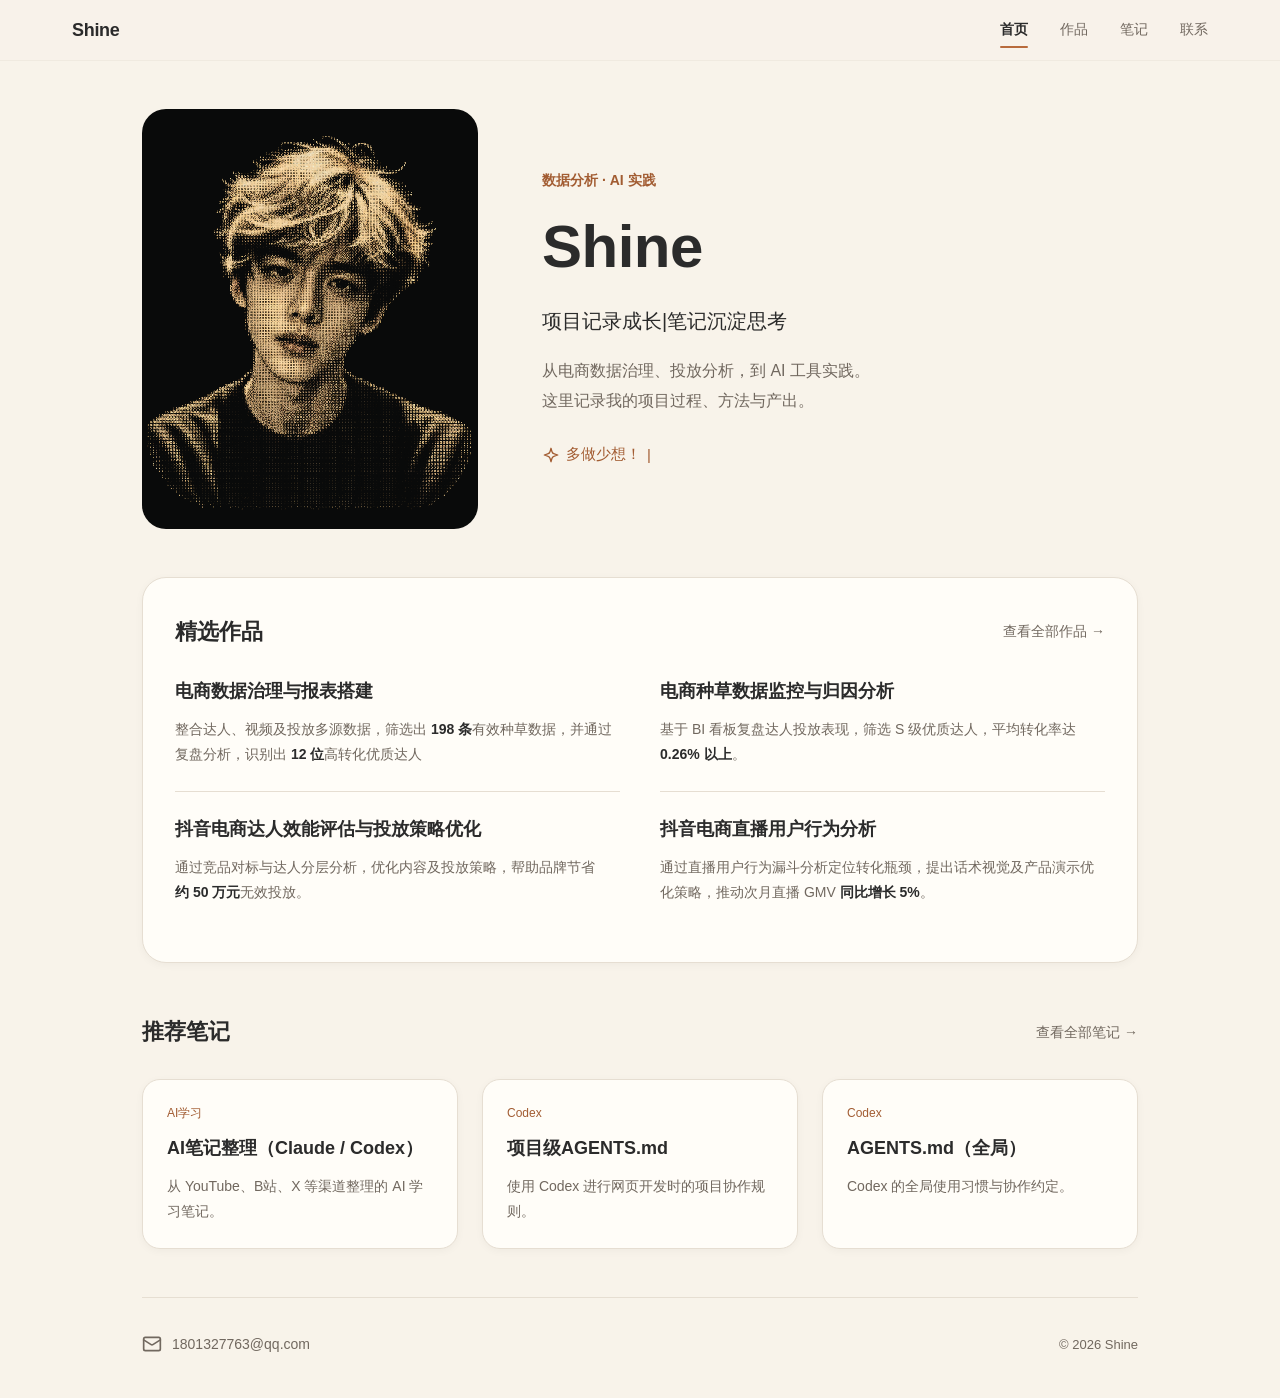
==== commit 72944ef2: "【“gpt6.1全面优化UI，mvp跑通”】" ====
--- a/code/index.html
+++ b/code/index.html
@@ -4,6 +4,7 @@
   <meta charset="UTF-8">
   <meta name="viewport" content="width=device-width, initial-scale=1.0">
   <title>Shine · 作品集</title>
+  <link rel="icon" href="data:,">
   <link rel="stylesheet" href="css/style.css">
 </head>
 <body>
@@ -12,7 +13,7 @@
     <div class="nav-inner">
       <a href="index.html" class="nav-logo">Shine</a>
       <div class="nav-links">
-        <a href="index.html" class="nav-item active">首页</a>
+        <a href="index.html" class="nav-item active" aria-current="page">首页</a>
         <a href="works.html" class="nav-item">作品</a>
         <a href="notes.html" class="nav-item">笔记</a>
         <a href="contact.html" class="nav-item">联系</a>
@@ -28,9 +29,14 @@
         <canvas id="asciiPortrait" width="1122" height="1402" aria-hidden="true"></canvas>
       </div>
       <div class="hero-intro">
+        <p class="hero-focus">数据分析 · AI 实践</p>
         <h1 class="hero-name" id="heroName">Shine</h1>
         <p class="hero-tagline">
-          项目记录成长 | 笔记沉淀思考——个人作品集
+          项目记录成长|笔记沉淀思考
+        </p>
+        <p class="hero-description">
+          从电商数据治理、投放分析，到 AI 工具实践。<br>
+          这里记录我的项目过程、方法与产出。
         </p>
 
         <!-- 打字机轮播 -->
@@ -51,36 +57,25 @@
       <!-- 由 JS 动态渲染 -->
     </div>
 
-    <!-- 查看全部作品 -->
-    <div class="home-section reveal" id="worksLinkSection">
-      <div style="text-align:center;">
-        <a href="works.html" class="btn btn-outline">查看全部作品 →</a>
-      </div>
-    </div>
-
     <!-- 推荐笔记 -->
     <div class="home-section reveal" id="notesSection">
       <!-- 由 JS 动态渲染 -->
     </div>
 
-    <!-- 查看全部笔记 -->
-    <div class="home-section reveal" id="notesLinkSection">
-      <div style="text-align:center;">
-        <a href="notes.html" class="btn btn-outline">查看全部笔记 →</a>
+    <!-- 页脚 -->
+    <footer class="contact-section" id="contactSection">
+      <div class="contact-inner">
+        <a href="mailto:1801327763@qq.com" class="contact-link" title="发送邮件">
+          <svg width="20" height="20" viewBox="0 0 24 24" fill="none" stroke="currentColor" stroke-width="2" stroke-linecap="round" stroke-linejoin="round" aria-hidden="true"><rect x="2" y="4" width="20" height="16" rx="2"></rect><path d="m22 7-8.97 5.7a1.94 1.94 0 0 1-2.06 0L2 7"></path></svg>
+          <span>1801327763@qq.com</span>
+        </a>
+        <span class="contact-copyright">© 2026 Shine</span>
       </div>
-    </div>
-
-    <div class="contact-section reveal" id="contactSection">
-      <!-- 由 JS 动态渲染 -->
-    </div>
-
-    <!-- 页脚 -->
-    <div class="footer">
-      <span>© 2026 Shine ·项目记录成长 | 笔记沉淀思考</span>
-    </div>
+    </footer>
   </div>
 
   <script src="js/firebase-portfolio.js"></script>
+  <script src="js/project-text.js"></script>
   <script src="js/app.js"></script>
   <script src="js/ascii-avatar.js"></script>
 </body>
--- a/code/css/style.css
+++ b/code/css/style.css
@@ -202,6 +202,9 @@
 }
 
 .nav-logo {
+  display: inline-flex;
+  align-items: center;
+  min-height: 44px;
   font-size: 18px;
   font-weight: 700;
   color: var(--text-primary);
@@ -221,9 +224,12 @@
 
 .nav-item {
   position: relative;
+  display: inline-flex;
+  align-items: center;
+  min-height: 44px;
   font-size: 14px;
   font-weight: 500;
-  color: var(--text-secondary);
+  color: #71685F;
   padding: 4px 0;
   transition: color var(--transition-fast);
 }
@@ -231,7 +237,7 @@
 .nav-item::after {
   content: '';
   position: absolute;
-  bottom: -2px;
+  bottom: 4px;
   left: 0;
   width: 0;
   height: 2px;
@@ -256,6 +262,12 @@
 .nav-item.active::after {
   width: 100%;
   background: var(--accent-orange);
+}
+
+.nav-item:focus-visible,
+.nav-logo:focus-visible {
+  outline: 2px solid var(--accent-blue);
+  outline-offset: 4px;
 }
 
 /* ============================================
@@ -590,7 +602,7 @@
 /* Hero 区 */
 .hero-section {
   display: grid;
-  grid-template-columns: minmax(0, 360px) minmax(0, 1fr);
+  grid-template-columns: minmax(0, 336px) minmax(0, 1fr);
   align-items: center;
   gap: var(--space-3xl);
   padding: var(--space-2xl) var(--space-xl);
@@ -624,7 +636,17 @@
 .hero-portrait.is-ready canvas { opacity: 1; }
 
 .hero-intro {
+  --accent-orange: #A25C32;
+  --text-secondary: #71685F;
   min-width: 0;
+}
+
+.hero-focus {
+  margin-bottom: var(--space-md);
+  color: var(--accent-orange);
+  font-size: 14px;
+  font-weight: 600;
+  line-height: 1.6;
 }
 
 .hero-name {
@@ -636,12 +658,20 @@
 }
 
 .hero-tagline {
-  font-size: 18px;
+  font-size: 20px;
   color: var(--text-primary);
   font-weight: 400;
   line-height: 1.9;
   max-width: 560px;
+  margin-bottom: var(--space-md);
+}
+
+.hero-description {
+  max-width: 480px;
   margin-bottom: var(--space-lg);
+  color: var(--text-secondary);
+  font-size: 16px;
+  line-height: 1.9;
 }
 
 .hero-sub {
@@ -680,13 +710,13 @@
 }
 
 .typewriter-text {
-  color: var(--accent-blue);
+  color: var(--accent-orange);
   font-weight: 500;
   min-width: 20px;
 }
 
 .typewriter-cursor {
-  color: var(--accent-blue);
+  color: var(--accent-orange);
   font-weight: 300;
   animation: blink 0.8s step-end infinite;
   line-height: 1;
@@ -751,83 +781,108 @@
   background: var(--bg-card);
   border: 1px solid var(--border-color);
   border-radius: var(--radius-xl);
-  padding: var(--space-xl) var(--space-xl) var(--space-2xl);
+  padding: var(--space-xl);
   box-shadow: var(--shadow-sm);
 }
 
+.featured-header {
+  display: flex;
+  align-items: center;
+  justify-content: space-between;
+  gap: var(--space-md);
+  margin-bottom: var(--space-sm);
+}
+
 .featured-heading {
+  font-size: 22px;
+  font-weight: 700;
+  color: var(--text-primary);
+}
+
+.featured-all-link,
+.notes-all-link {
+  display: inline-flex;
+  align-items: center;
+  min-height: 44px;
   font-size: 14px;
-  font-weight: 600;
-  color: var(--text-tertiary);
-  letter-spacing: 2px;
-  text-transform: uppercase;
-  margin-bottom: var(--space-lg);
+  color: #71685F;
+  white-space: nowrap;
+}
+
+.featured-all-link:hover,
+.notes-all-link:hover {
+  color: var(--text-primary);
 }
 
 .featured-grid {
   display: grid;
-  grid-template-columns: repeat(2, 1fr);
+  grid-template-columns: repeat(2, minmax(0, 1fr));
+  column-gap: 40px;
+}
+
+.featured-card {
+  display: block;
+  min-width: 0;
+  padding: var(--space-lg) 0;
+  border-top: 1px solid var(--border-color);
+  text-decoration: none;
+}
+
+.featured-card:nth-child(-n+2) {
+  padding-top: var(--space-md);
+  border-top: 0;
+}
+
+.featured-card:hover .featured-name {
+  text-decoration: underline;
+  text-underline-offset: 4px;
+}
+
+.featured-card:focus-visible,
+.featured-all-link:focus-visible,
+.notes-all-link:focus-visible {
+  outline: 2px solid var(--accent-blue);
+  outline-offset: 6px;
+}
+
+.featured-name {
+  margin-bottom: 12px;
+  font-size: 18px;
+  font-weight: 600;
+  color: var(--text-primary);
+  line-height: 1.5;
+  overflow-wrap: anywhere;
+}
+
+.featured-desc {
+  font-size: 14px;
+  color: #71685F;
+  line-height: 1.8;
+  overflow-wrap: anywhere;
+}
+
+.featured-desc strong {
+  color: var(--text-primary);
+  font-weight: 700;
+  white-space: nowrap;
+}
+
+/* 首页笔记板块 */
+.notes-header {
+  align-items: center;
   gap: var(--space-md);
 }
 
-.featured-card {
-  display: flex;
-  flex-direction: column;
-  gap: 6px;
-  padding: var(--space-lg);
-  background: var(--bg-primary);
-  border-radius: var(--radius-md);
-  border: 1px solid var(--border-light);
-  transition: all var(--transition-base);
-  cursor: pointer;
-  text-decoration: none;
-  box-shadow: none;
-}
-
-.featured-card:hover {
-  border-color: var(--border-color);
-  transform: translateY(-3px);
-  box-shadow: var(--shadow-hover);
-}
-
-.featured-category {
-  font-size: 11px;
-  font-weight: 600;
-  color: var(--accent-blue);
-  letter-spacing: 1px;
-  text-transform: uppercase;
-}
-
-.featured-name {
-  font-size: 16px;
-  font-weight: 700;
-  color: var(--text-primary);
-  display: -webkit-box;
-  -webkit-line-clamp: 2;
-  -webkit-box-orient: vertical;
-  overflow: hidden;
-  line-height: 1.4;
-}
-
-.featured-desc {
-  font-size: 13px;
-  color: var(--text-secondary);
-  display: -webkit-box;
-  -webkit-line-clamp: 2;
-  -webkit-box-orient: vertical;
-  overflow: hidden;
-  line-height: 1.5;
-}
-
-/* 首页笔记板块 */
 .notes-preview-grid {
   display: grid;
-  grid-template-columns: repeat(3, 1fr);
+  grid-template-columns: repeat(3, minmax(0, 1fr));
   gap: var(--space-lg);
 }
 
 .note-preview-card {
-  display: block;
+  display: flex;
+  flex-direction: column;
+  min-width: 0;
   background: var(--bg-card);
   border: 1px solid var(--border-color);
   border-radius: var(--radius-lg);
@@ -848,47 +903,36 @@
   outline-offset: 3px;
 }
 
-.note-preview-card {
-  cursor: pointer;
-}
-
 .note-preview-tag {
-  display: inline-block;
-  padding: 3px 10px;
-  border-radius: var(--radius-full);
-  background: var(--tag-bg);
-  color: var(--tag-text);
-  font-size: 11px;
+  color: #A25C32;
+  font-size: 12px;
   font-weight: 500;
-  margin-bottom: var(--space-sm);
+  line-height: 1.6;
+  margin-bottom: 12px;
 }
 
 .note-preview-title {
-  font-size: 16px;
-  font-weight: 700;
-  color: var(--text-primary);
-  margin-bottom: 6px;
+  font-size: 18px;
+  font-weight: 600;
+  color: var(--text-primary);
+  margin-bottom: 12px;
   display: -webkit-box;
   -webkit-line-clamp: 2;
   -webkit-box-orient: vertical;
   overflow: hidden;
-  line-height: 1.4;
+  line-height: 1.5;
+  overflow-wrap: anywhere;
 }
 
 .note-preview-excerpt {
-  font-size: 13px;
-  color: var(--text-secondary);
-  line-height: 1.6;
+  font-size: 14px;
+  color: #71685F;
+  line-height: 1.8;
   display: -webkit-box;
   -webkit-line-clamp: 2;
   -webkit-box-orient: vertical;
   overflow: hidden;
-  margin-bottom: var(--space-sm);
-}
-
-.note-preview-meta {
-  font-size: 12px;
-  color: var(--text-tertiary);
+  overflow-wrap: anywhere;
 }
 
 /* 分类卡片网格（首页分类入口） */
@@ -996,29 +1040,38 @@
 
 .contact-inner {
   display: flex;
-  justify-content: center;
-  padding: var(--space-lg) 0;
+  align-items: center;
+  justify-content: space-between;
+  flex-wrap: wrap;
+  gap: var(--space-md);
+  padding: var(--space-lg) 0 var(--space-xl);
+  border-top: 1px solid var(--border-color);
 }
 
 .contact-link {
   display: inline-flex;
   align-items: center;
   gap: 10px;
-  padding: 10px 24px;
-  background: var(--bg-card);
-  border: 1px solid var(--border-color);
-  border-radius: var(--radius-full);
-  color: var(--text-secondary);
+  min-height: 44px;
+  color: #71685F;
   font-size: 14px;
   font-weight: 500;
-  transition: all var(--transition-base);
+  transition: color var(--transition-base);
 }
 
 .contact-link:hover {
-  border-color: var(--accent-blue);
   color: var(--accent-blue);
-  transform: translateY(-2px);
-  box-shadow: var(--shadow-sm);
+}
+
+.contact-link:focus-visible {
+  outline: 2px solid var(--accent-blue);
+  outline-offset: 4px;
+}
+
+.contact-copyright {
+  color: #71685F;
+  font-size: 13px;
+  white-space: nowrap;
 }
 
 /* 底部版权 */
@@ -1476,7 +1529,7 @@
 
 /* 笔记页面布局 */
 .notes-layout {
-  max-width: 1120px;
+  max-width: 1200px;
   margin: 0 auto;
   padding: 0 var(--space-xl) var(--space-2xl);
 }
@@ -1558,51 +1611,41 @@
   align-self: flex-start;
 }
 
-/* 笔记网格 */
+/* 笔记目录 */
 .notes-grid {
-  display: grid;
-  grid-template-columns: repeat(auto-fill, minmax(280px, 1fr));
-  gap: var(--space-lg);
-}
-
-.note-card {
-  display: flex;
-  flex-direction: column;
-  height: 100%;
-  min-height: 292px;
-  min-width: 0;
   background: var(--bg-card);
   border: 1px solid var(--border-color);
   border-radius: var(--radius-lg);
-  padding: var(--space-lg);
-  box-shadow: var(--shadow-sm);
-  transition: all var(--transition-base);
-  cursor: pointer;
-}
-
-.note-card:hover {
-  transform: translateY(-3px);
-  box-shadow: var(--shadow-hover);
+  padding: 0 var(--space-xl);
+}
+
+.note-card {
+  display: grid;
+  grid-template-columns: 64px minmax(0, 1fr) auto;
+  align-items: center;
+  gap: var(--space-lg);
+  min-width: 0;
+  padding: var(--space-xl) 0;
+}
+
+.note-card + .note-card {
+  border-top: 1px solid var(--border-color);
+}
+
+.note-card-copy {
+  min-width: 0;
 }
 
 .note-card-icon {
-  width: 52px;
-  height: 52px;
+  width: 64px;
+  height: 64px;
   border-radius: 16px;
   display: flex;
   align-items: center;
   justify-content: center;
-  margin-bottom: var(--space-md);
-  padding: 10px;
-  background: linear-gradient(135deg, #F5EEE4 0%, #FFF8EF 100%);
+  padding: 12px;
+  background: #FBF6ED;
   border: 1px solid rgba(184, 107, 60, 0.12);
-  box-shadow: inset 0 1px 0 rgba(255, 255, 255, 0.6);
-  transition: transform var(--transition-base), box-shadow var(--transition-base);
-}
-
-.note-card:hover .note-card-icon {
-  transform: translateY(-1px);
-  box-shadow: 0 10px 20px rgba(184, 107, 60, 0.08);
 }
 
 .note-card-icon-image {
@@ -1611,68 +1654,47 @@
   object-fit: contain;
 }
 
-.note-card-featured-label {
-  align-self: flex-start;
-  display: inline-block;
-  padding: 2px 8px;
-  border-radius: var(--radius-full);
-  background: var(--accent-orange-light);
-  color: var(--accent-orange);
-  font-size: 11px;
+.note-card-title {
+  font-size: 20px;
   font-weight: 600;
-  margin-bottom: 8px;
-}
-
-.note-card-title {
-  font-size: 17px;
-  font-weight: 700;
-  color: var(--text-primary);
-  margin-bottom: 6px;
-  display: -webkit-box;
-  -webkit-line-clamp: 2;
-  -webkit-box-orient: vertical;
-  overflow: hidden;
-  line-height: 1.4;
+  color: var(--text-primary);
+  margin-bottom: var(--space-sm);
+  line-height: 1.5;
+  overflow-wrap: anywhere;
 }
 
 .note-card-excerpt {
-  font-size: 13px;
-  color: var(--text-secondary);
-  line-height: 1.6;
-  display: -webkit-box;
-  -webkit-line-clamp: 2;
-  -webkit-box-orient: vertical;
-  overflow: hidden;
-  margin-bottom: var(--space-md);
-}
-
-.note-card-tags {
+  font-size: 14px;
+  color: #71685F;
+  line-height: 1.8;
+  overflow-wrap: anywhere;
+}
+
+.note-card-actions {
+  grid-column: 2 / -1;
   display: flex;
   flex-wrap: wrap;
-  align-content: flex-start;
-  gap: 6px;
-  max-height: 56px;
-  overflow: hidden;
-  margin-bottom: var(--space-sm);
-}
-
-.note-card-footer {
-  display: flex;
-  align-items: center;
-  justify-content: space-between;
-  margin-top: auto;
-  font-size: 12px;
-  color: var(--text-tertiary);
-  padding-top: var(--space-sm);
-  border-top: 1px solid var(--border-light);
+  gap: var(--space-sm);
 }
 
 .note-card-read {
-  color: var(--accent-blue);
+  color: #71685F;
+  font-size: 14px;
   font-weight: 500;
   display: inline-flex;
   align-items: center;
+  min-height: 44px;
+  white-space: nowrap;
   gap: 4px;
+}
+
+.note-card-read:hover {
+  color: var(--accent-blue-hover);
+}
+
+.note-card-read:focus-visible {
+  outline: 2px solid var(--accent-blue);
+  outline-offset: 4px;
 }
 
 .note-card-read::after {
@@ -1680,7 +1702,7 @@
   transition: transform var(--transition-fast);
 }
 
-.note-card:hover .note-card-read::after {
+.note-card-read:hover::after {
   transform: translateX(3px);
 }
 
@@ -2098,6 +2120,11 @@
     grid-template-columns: 1fr;
   }
 
+  .featured-card:nth-child(2) {
+    padding-top: var(--space-lg);
+    border-top: 1px solid var(--border-color);
+  }
+
   .notes-preview-grid {
     grid-template-columns: 1fr;
   }
@@ -2164,6 +2191,10 @@
   }
 
   .hero-tagline {
+    font-size: 16px;
+  }
+
+  .hero-description {
     font-size: 14px;
   }
 
@@ -2243,7 +2274,29 @@
   }
 
   .note-card {
-    padding: var(--space-md);
+    grid-template-columns: 48px minmax(0, 1fr);
+    gap: var(--space-sm) var(--space-md);
+    padding: var(--space-lg) 0;
+  }
+
+  .notes-grid {
+    padding: 0 var(--space-md);
+  }
+
+  .note-card-icon {
+    width: 48px;
+    height: 48px;
+    padding: 8px;
+    align-self: start;
+  }
+
+  .note-card-title {
+    font-size: 18px;
+  }
+
+  .note-card-read {
+    grid-column: 2;
+    justify-self: start;
   }
 
   .fab {
@@ -2308,9 +2361,15 @@
     padding: var(--space-lg);
   }
 
-  .contact-link {
-    width: 100%;
-    justify-content: center;
+  .contact-section {
+    padding: 0 var(--space-md);
+  }
+
+  .contact-inner {
+    flex-direction: column;
+    align-items: flex-start;
+    gap: var(--space-xs);
+    padding: var(--space-md) 0 var(--space-lg);
   }
 
   .footer {
@@ -2347,15 +2406,24 @@
 /* ============================================
    联系页（contact.html）
    ============================================ */
+.contact-body {
+  display: flex;
+  flex-direction: column;
+}
+
 .contact-page {
-  min-height: 100vh;
+  flex: 1;
+}
+
+.contact-body > .contact-section {
+  width: 100%;
+  color: #71685F;
 }
 
 .contact-hero {
   max-width: 1060px;
   margin: 0 auto;
-  padding: var(--space-3xl) var(--space-xl) var(--space-lg);
-  text-align: center;
+  padding: var(--space-2xl) var(--space-xl) var(--space-xl);
 }
 
 .contact-title {
@@ -2363,7 +2431,13 @@
   line-height: 1.1;
   letter-spacing: -0.5px;
   color: var(--text-primary);
-  margin-bottom: 0;
+  margin-bottom: 12px;
+}
+
+.contact-intro {
+  color: #71685F;
+  font-size: 16px;
+  line-height: 1.7;
 }
 
 .contact-panel {
@@ -2374,98 +2448,98 @@
 
 .contact-panel-inner {
   display: grid;
-  grid-template-columns: minmax(0, 1fr) 360px;
-  gap: var(--space-xl);
-  padding: var(--space-xl);
-  align-items: stretch;
+  grid-template-columns: minmax(0, 1fr) 280px;
+  gap: var(--space-2xl);
+  padding: 40px;
+  align-items: center;
   border: 1px solid var(--border-color);
   border-radius: var(--radius-xl);
-  background: linear-gradient(180deg, rgba(255, 255, 255, 0.82), rgba(255, 253, 248, 0.95));
-  box-shadow: var(--shadow-md);
+  background: var(--bg-card);
+  box-shadow: var(--shadow-sm);
 }
 
 .contact-list {
-  display: grid;
-  grid-template-rows: repeat(3, minmax(0, 1fr));
-  gap: 14px;
+  min-width: 0;
 }
 
 .contact-row {
   display: grid;
-  grid-template-columns: 96px minmax(0, 1fr);
-  gap: 14px;
+  grid-template-columns: minmax(0, 1fr) auto;
+  gap: var(--space-md);
   align-items: center;
   min-height: 0;
-  padding: 18px 20px;
-  border-radius: var(--radius-lg);
-  background: rgba(255, 255, 255, 0.7);
-  border: 1px solid var(--border-light);
-}
-
-.contact-row-compact {
-  align-items: center;
+  padding: 20px 0;
+}
+
+.contact-row + .contact-row {
+  border-top: 1px solid var(--border-color);
+}
+
+.contact-details {
+  min-width: 0;
 }
 
 .contact-label {
+  display: block;
+  margin-bottom: var(--space-sm);
   font-size: 14px;
-  font-weight: 700;
-  color: var(--text-primary);
+  color: #71685F;
 }
 
 .contact-value {
-  font-size: 15px;
+  display: block;
+  font-size: 18px;
   line-height: 1.7;
-  color: var(--text-secondary);
-  word-break: break-word;
-}
-
-.contact-value-link {
-  color: var(--accent-blue);
-}
-
-.contact-text {
-  font-size: 15px;
+  color: var(--text-primary);
+  overflow-wrap: anywhere;
+}
+
+.contact-copy {
+  min-height: 44px;
+  color: #71685F;
+  border-color: #C8AC94;
+  padding: 8px 16px;
+  font-weight: 400;
+  justify-self: start;
+}
+
+.contact-copy:disabled {
+  cursor: wait;
+}
+
+.contact-copy:focus-visible,
+.contact-value-link:focus-visible {
+  outline: 2px solid var(--accent-blue);
+  outline-offset: 4px;
+}
+
+.contact-copy-status {
+  min-height: 24px;
+  margin-top: var(--space-sm);
+  font-size: 13px;
   line-height: 1.7;
-  color: var(--text-secondary);
-  margin: 0;
+  color: #71685F;
 }
 
 .contact-qr-card {
   display: flex;
   flex-direction: column;
   align-items: center;
-  justify-content: space-between;
+  justify-content: center;
   gap: 12px;
-  height: 100%;
-  padding: 20px;
-  border-radius: var(--radius-lg);
-  background: rgba(255, 255, 255, 0.68);
-  border: 1px solid var(--border-light);
-}
-
-.contact-qr-frame {
-  display: flex;
-  flex: 1;
-  width: 100%;
-  align-items: center;
-  justify-content: center;
-  padding: 24px;
-  border-radius: 18px;
-  background: rgba(255, 255, 255, 0.86);
-  border: 1px solid var(--border-light);
 }
 
 .contact-qr-image {
-  width: min(100%, 240px);
+  width: min(100%, 280px);
   aspect-ratio: 1 / 1;
   object-fit: cover;
-  border-radius: 16px;
 }
 
 .contact-qr-caption {
-  font-size: 13px;
+  font-size: 14px;
   line-height: 1.5;
-  color: var(--text-tertiary);
+  color: #71685F;
+  text-align: center;
 }
 
 .contact-value-link:hover {
@@ -2478,14 +2552,6 @@
   .contact-panel-inner {
     grid-template-columns: 1fr;
   }
-
-  .contact-list {
-    grid-template-rows: none;
-  }
-
-  .contact-qr-card {
-    height: auto;
-  }
 }
 
 @media (max-width: 640px) {
@@ -2502,24 +2568,54 @@
     font-size: 13px;
   }
 
-  .contact-value,
-  .contact-text {
-    font-size: 14px;
+  .contact-hero,
+  .contact-panel {
+    padding-left: var(--space-md);
+    padding-right: var(--space-md);
   }
 
   .contact-panel-inner {
-    padding: var(--space-lg);
-  }
-
-  .contact-qr-frame {
-    padding: 18px;
+    padding: var(--space-md);
   }
 }
 
 /* 作品页项目证据卡片：仅作用于 works.html */
+.works-page .page-hero,
+.notes-page .page-hero {
+  align-items: center;
+  padding: var(--space-2xl) var(--space-xl) var(--space-xl);
+  gap: var(--space-xl);
+}
+
+.works-search,
+.notes-search {
+  flex: 0 1 320px;
+  width: 320px;
+  max-width: 100%;
+  min-height: 44px;
+}
+
+.works-search .search-icon,
+.works-search .search-input::placeholder,
+.notes-search .search-icon,
+.notes-search .search-input::placeholder {
+  color: #71685F;
+  opacity: 1;
+}
+
+.works-page .project-grid {
+  grid-template-columns: repeat(2, minmax(0, 1fr));
+}
+
+.works-page .page-hero-sub,
+.works-page .project-kicker,
+.notes-page .page-hero-sub {
+  color: #71685F;
+}
+
 .works-page .project-card {
-  min-height: 500px;
-  border-radius: 12px;
+  min-height: 0;
+  border-radius: var(--radius-lg);
   background: var(--bg-card);
   box-shadow: 0 1px 0 rgba(43, 43, 43, 0.02);
 }
@@ -2529,32 +2625,46 @@
 }
 
 .works-page .card-body {
-  padding: 28px 28px 22px;
+  padding: var(--space-lg) var(--space-lg) var(--space-md);
+}
+
+.works-page .project-card-topline {
+  min-height: 0;
+  margin-bottom: 12px;
 }
 
 .works-page .project-name {
-  font-size: 21px;
-  line-height: 1.42;
+  display: block;
+  font-size: 18px;
+  font-weight: 600;
+  line-height: 1.5;
   margin-bottom: 12px;
 }
 
 .works-page .project-desc {
-  font-size: 15px;
-  line-height: 1.72;
-  -webkit-line-clamp: 5;
+  display: block;
+  font-size: 14px;
+  line-height: 1.8;
+  color: #71685F;
+}
+
+.works-page .project-desc strong {
+  color: var(--text-primary);
+  font-weight: 700;
+  white-space: nowrap;
 }
 
 .works-page .project-evidence {
   width: 100%;
-  margin: 24px 0 0;
+  margin: var(--space-md) 0 0;
   border-top: 1px solid var(--border-light);
 }
 
 .works-page .project-evidence-row {
   display: grid;
-  grid-template-columns: 76px minmax(0, 1fr);
-  gap: 14px;
-  padding: 12px 0;
+  grid-template-columns: 48px minmax(0, 1fr);
+  gap: var(--space-md);
+  padding: 10px 0;
   border-bottom: 1px solid var(--border-light);
 }
 
@@ -2567,7 +2677,7 @@
 }
 
 .works-page .project-evidence dt {
-  color: var(--text-secondary);
+  color: #71685F;
   white-space: nowrap;
 }
 
@@ -2575,22 +2685,14 @@
   color: var(--text-primary);
 }
 
-.works-page .project-evidence-empty {
-  color: var(--text-tertiary) !important;
-}
-
-.works-page .project-meta {
-  padding-top: 22px;
-}
-
 .works-page .card-footer {
-  padding: 0 28px 28px;
+  padding: 0 var(--space-lg) var(--space-md);
 }
 
 .works-page .project-link-btn {
   min-height: 44px;
-  font-size: 15px;
-  color: var(--text-primary);
+  font-size: 14px;
+  color: #71685F;
 }
 
 .works-page .project-link-btn:hover {
@@ -2607,9 +2709,29 @@
   overflow-y: auto;
 }
 
+@media (max-width: 800px) {
+  .works-page .page-hero,
+  .notes-page .page-hero {
+    flex-direction: column;
+    align-items: stretch;
+    gap: var(--space-lg);
+  }
+
+  .works-search,
+  .notes-search {
+    width: 100%;
+    flex: none;
+  }
+
+  .works-page .project-grid {
+    grid-template-columns: minmax(0, 1fr);
+  }
+}
+
 @media (max-width: 600px) {
-  .works-page .project-card {
-    min-height: 0;
+  .works-page .page-hero,
+  .notes-page .page-hero {
+    padding: var(--space-xl) var(--space-md);
   }
 
   .works-page .card-body {
@@ -2617,7 +2739,7 @@
   }
 
   .works-page .project-name {
-    font-size: 19px;
+    font-size: 18px;
   }
 
   .works-page .project-desc {
@@ -2625,7 +2747,7 @@
   }
 
   .works-page .project-evidence-row {
-    grid-template-columns: 68px minmax(0, 1fr);
+    grid-template-columns: 40px minmax(0, 1fr);
     gap: 10px;
     padding: 11px 0;
   }
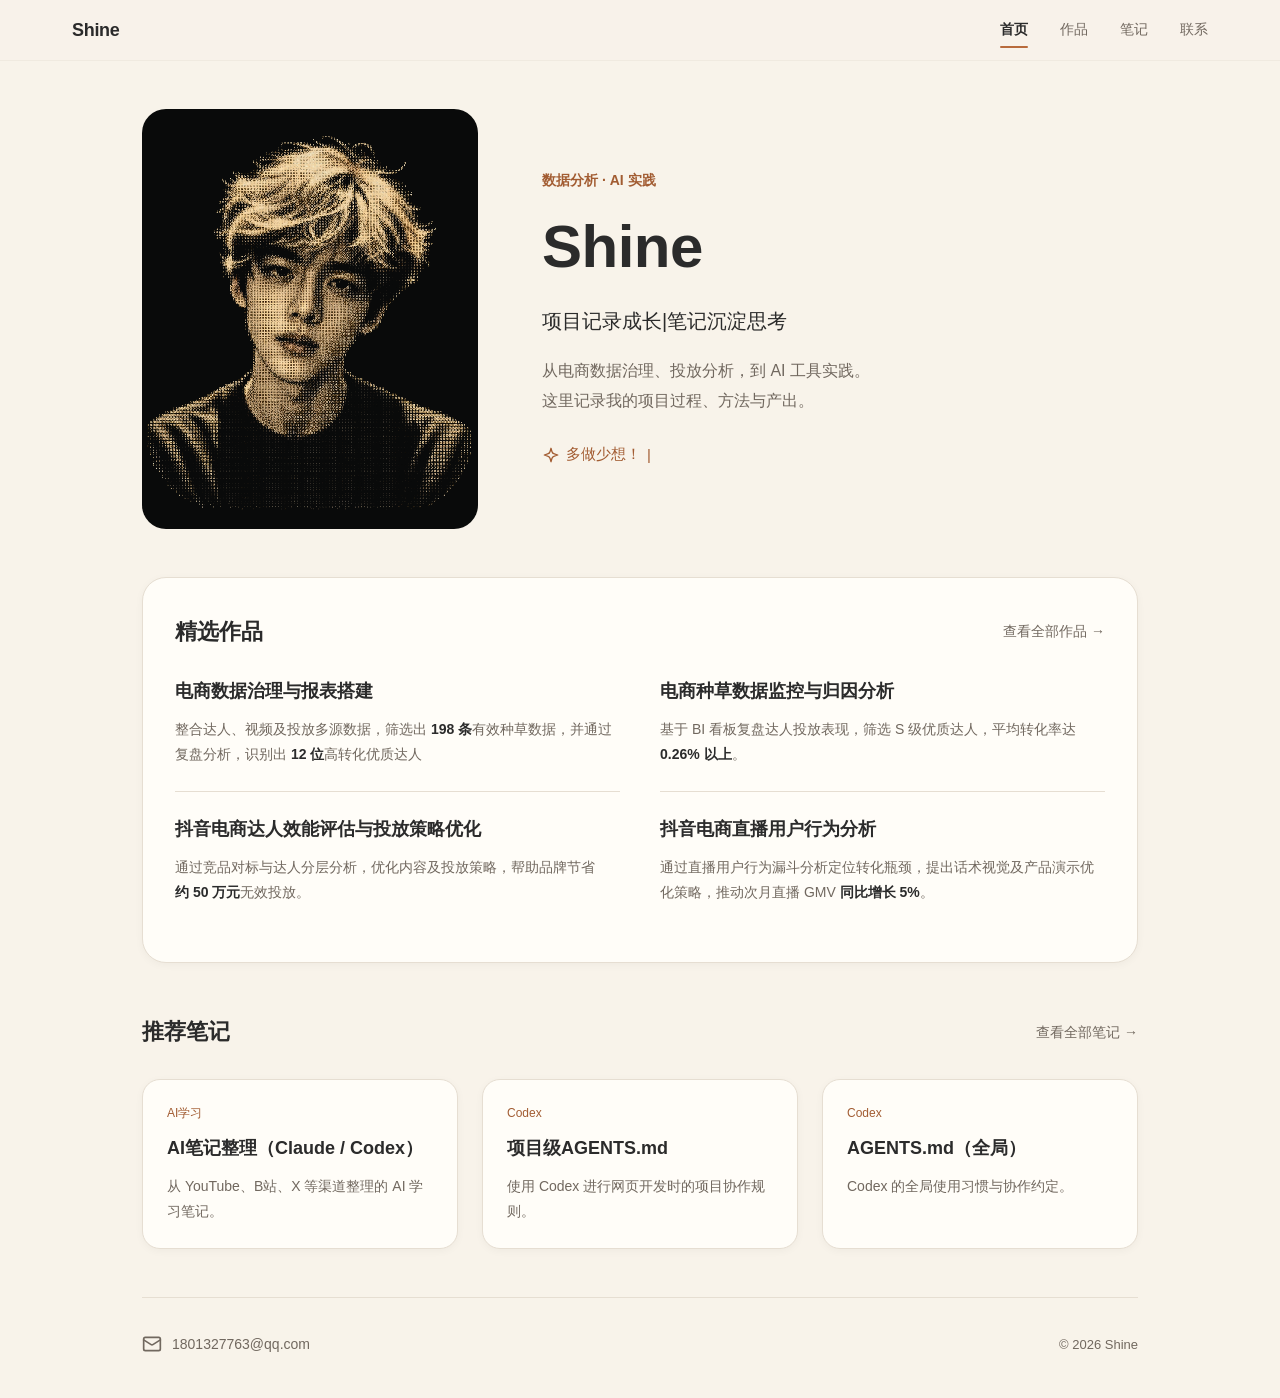
==== commit c1a69616: "【“gpt6.1优化网页响应速度，mvp跑通”】" ====
--- a/code/index.html
+++ b/code/index.html
@@ -25,7 +25,10 @@
     <!-- Hero 首屏 -->
     <section class="hero-section" aria-labelledby="heroName">
       <div class="hero-portrait" role="img" aria-label="暖金色 ASCII 字符人物头像">
-        <img src="assets/images/ascii-avatar.png" width="1122" height="1402" alt="" aria-hidden="true" class="hero-portrait-image" fetchpriority="high">
+        <picture>
+          <source srcset="assets/images/ascii-avatar.webp" type="image/webp">
+          <img src="assets/images/ascii-avatar.png" width="1122" height="1402" alt="" aria-hidden="true" class="hero-portrait-image" fetchpriority="high">
+        </picture>
         <canvas id="asciiPortrait" width="1122" height="1402" aria-hidden="true"></canvas>
       </div>
       <div class="hero-intro">
@@ -77,6 +80,6 @@
   <script src="js/firebase-portfolio.js"></script>
   <script src="js/project-text.js"></script>
   <script src="js/app.js"></script>
-  <script src="js/ascii-avatar.js"></script>
+  <script src="js/ascii-avatar.js?v=20261026-2"></script>
 </body>
 </html>
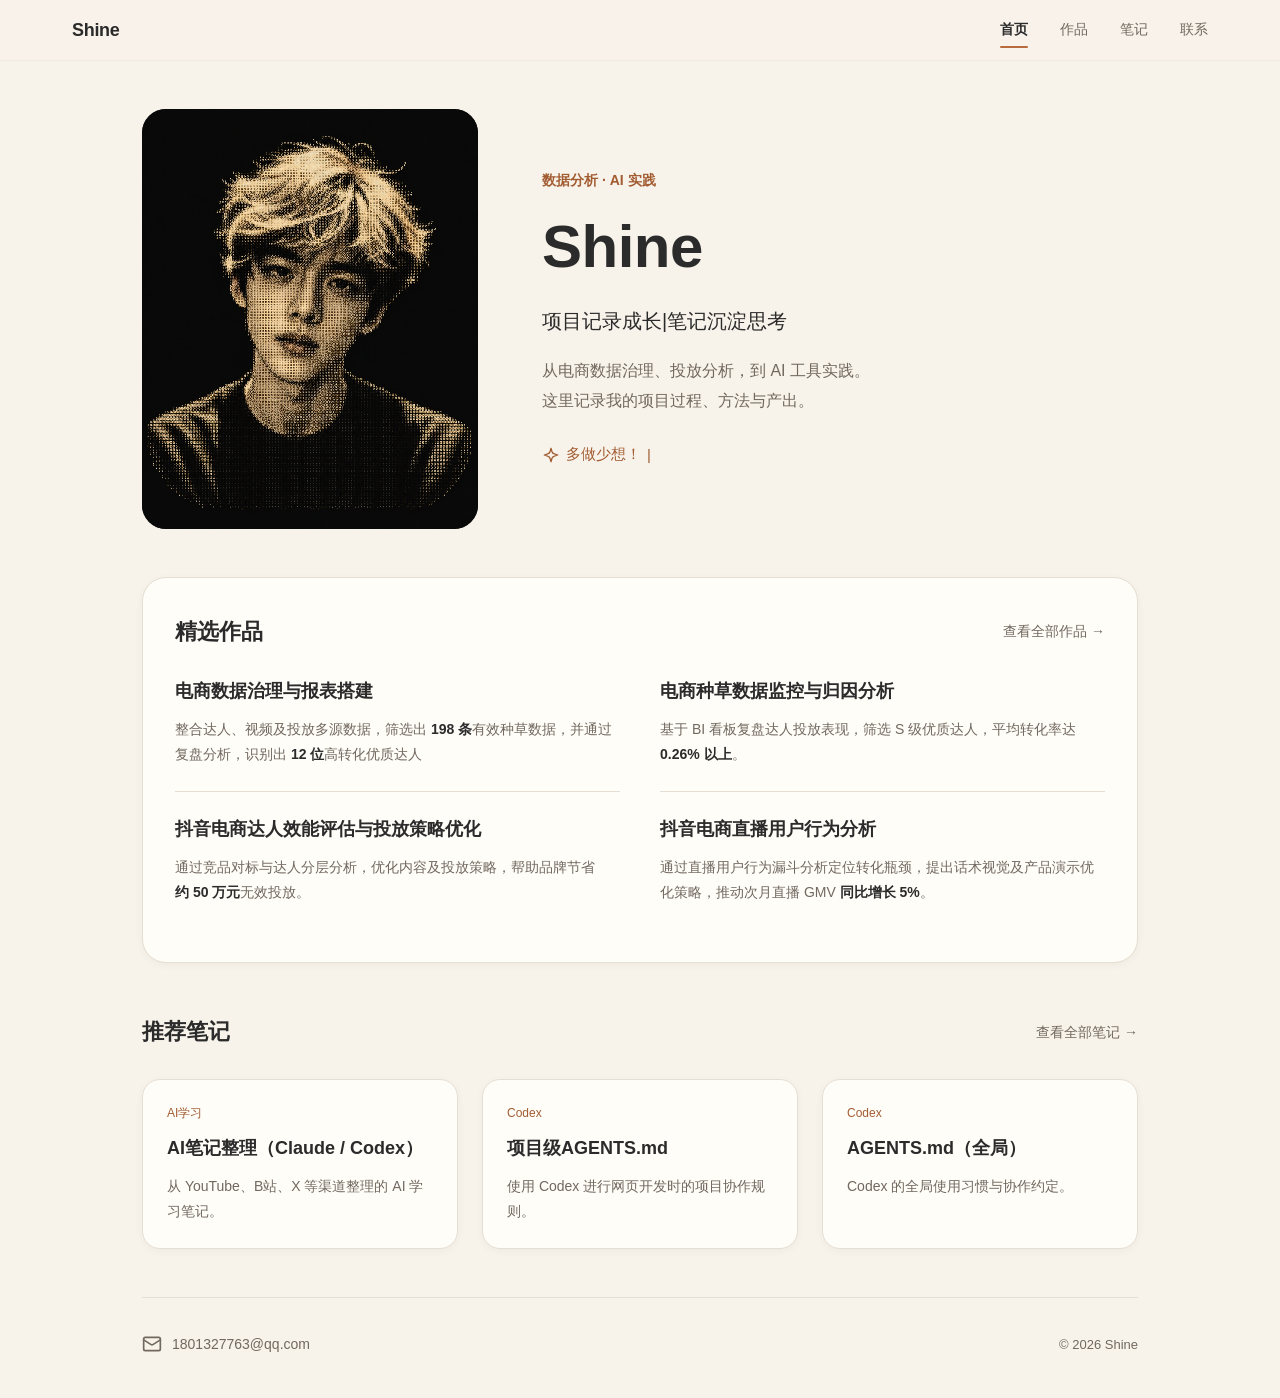
==== commit 4b5cd2c5: "gpt6.1优化小字文案，mvp跑通" ====
--- a/code/index.html
+++ b/code/index.html
@@ -79,7 +79,7 @@
 
   <script src="js/firebase-portfolio.js"></script>
   <script src="js/project-text.js"></script>
-  <script src="js/app.js"></script>
+  <script src="js/app.js?v=20261026-1"></script>
   <script src="js/ascii-avatar.js?v=20261026-2"></script>
 </body>
 </html>
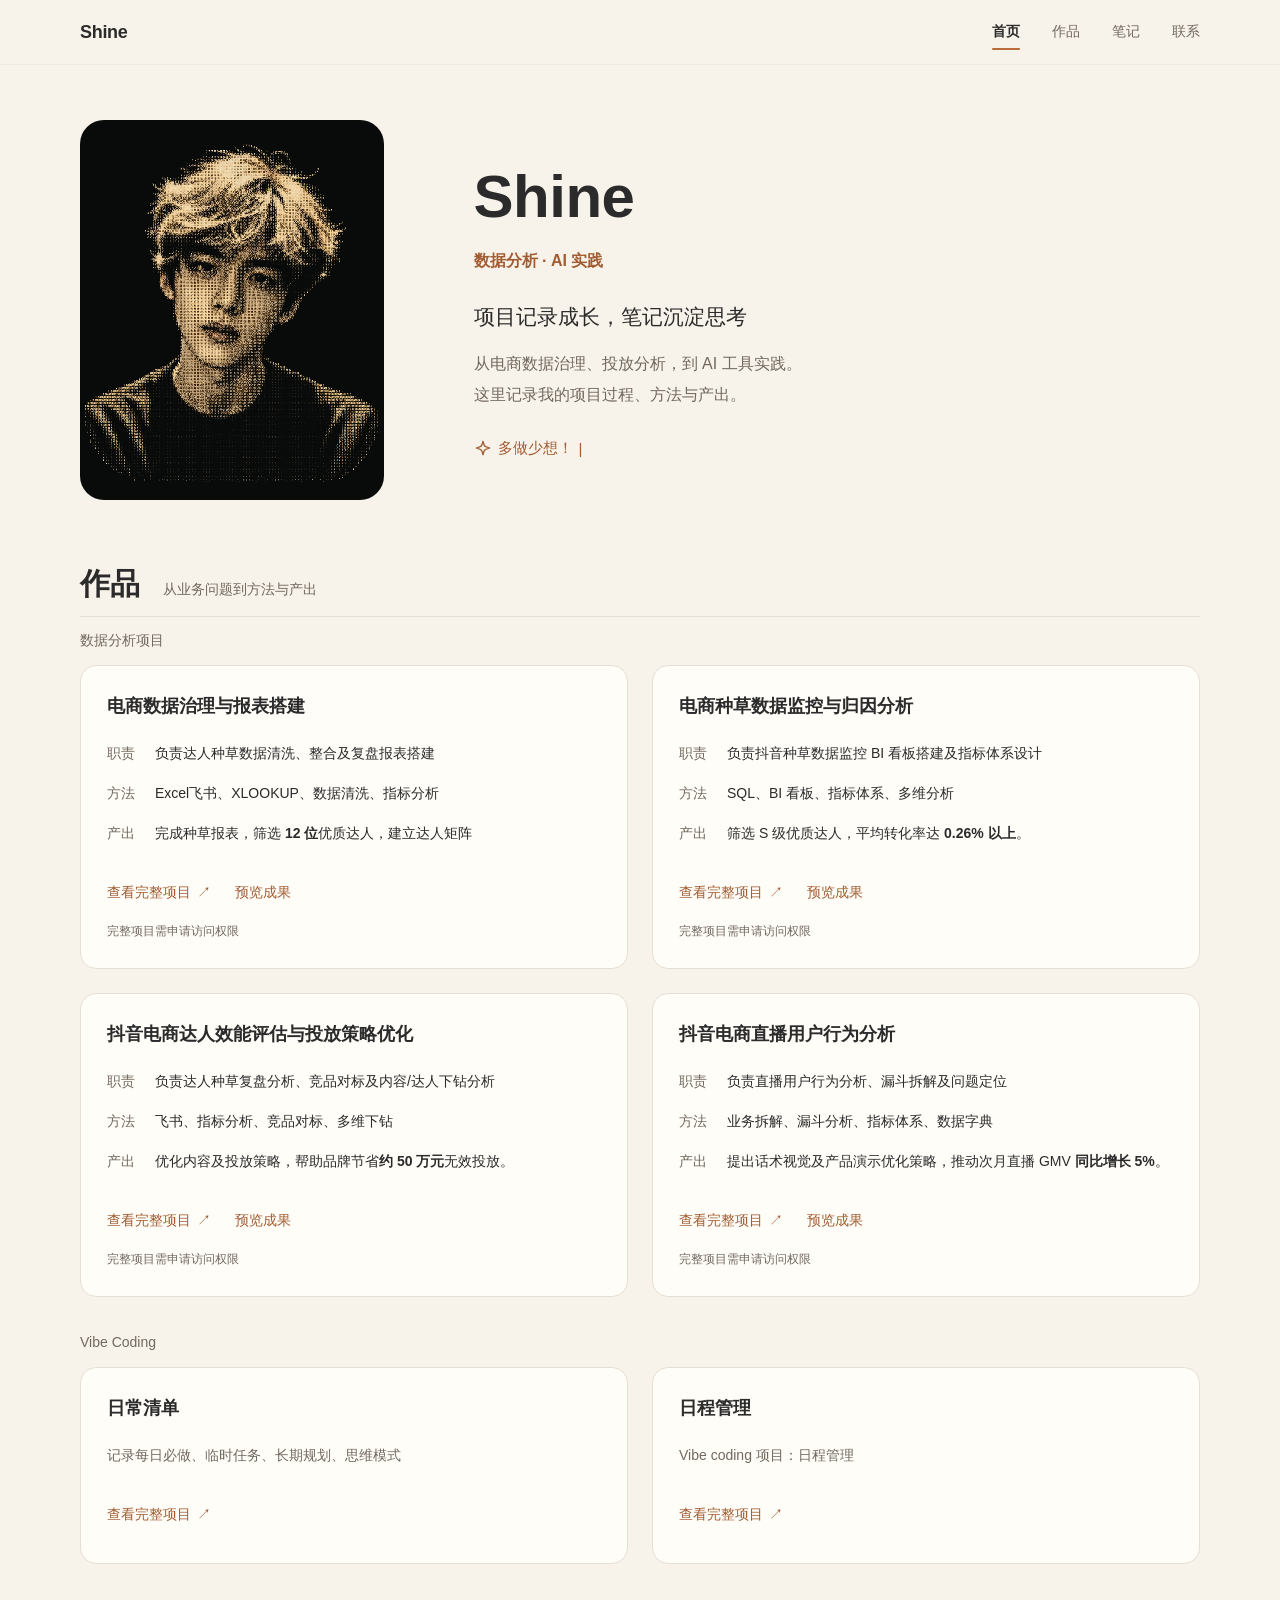
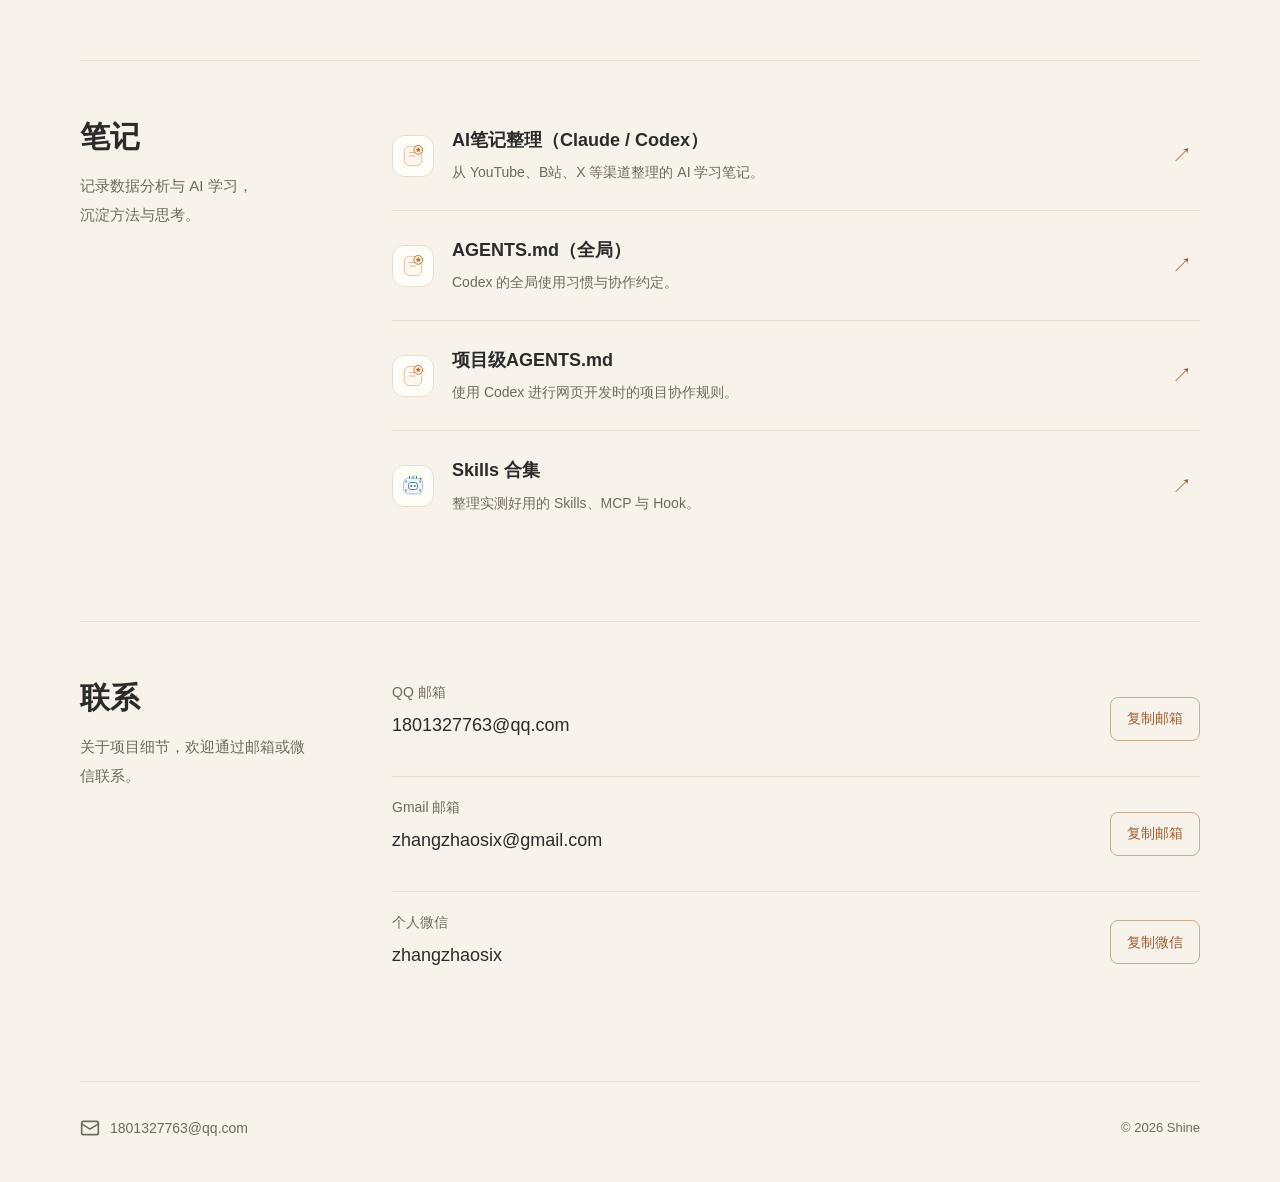
==== commit 88fdf81b: "【“gpt6.1补充预览效果，mvp跑通”】" ====
--- a/code/index.html
+++ b/code/index.html
@@ -4,24 +4,41 @@
   <meta charset="UTF-8">
   <meta name="viewport" content="width=device-width, initial-scale=1.0">
   <title>Shine · 作品集</title>
+  <script>
+    (() => {
+      const entry = performance.getEntriesByType('navigation')[0];
+      window.__shineReload = entry ? entry.type === 'reload' : performance.navigation?.type === 1;
+      window.__shineBackForward = entry ? entry.type === 'back_forward' : performance.navigation?.type === 2;
+      if ('scrollRestoration' in history) history.scrollRestoration = window.__shineReload ? 'manual' : 'auto';
+      if (!window.__shineReload) return;
+      // 刷新从首屏重新开始；正常直达锚点和历史返回沿用浏览器行为。
+      document.documentElement.style.overflowAnchor = 'none';
+      if (location.hash) history.replaceState(history.state, '', location.pathname + location.search);
+      window.scrollTo({ top: 0, left: 0, behavior: 'instant' });
+      window.addEventListener('pagehide', () => { history.scrollRestoration = 'auto'; });
+    })();
+  </script>
   <link rel="icon" href="data:,">
-  <link rel="stylesheet" href="css/style.css">
+  <link rel="stylesheet" href="css/style.css?v=20261029-2">
+  <link rel="stylesheet" href="css/project-preview.css?v=20261029-3">
+  <link rel="stylesheet" href="css/home-motion.css?v=20261029-1">
 </head>
-<body>
+<body class="home-body">
+  <a class="skip-link" href="#featuredSection">跳到作品</a>
   <!-- 导航栏 -->
-  <nav class="navbar">
+  <nav class="navbar" aria-label="主导航">
     <div class="nav-inner">
-      <a href="index.html" class="nav-logo">Shine</a>
+      <a href="#home" class="nav-logo">Shine</a>
       <div class="nav-links">
-        <a href="index.html" class="nav-item active" aria-current="page">首页</a>
-        <a href="works.html" class="nav-item">作品</a>
-        <a href="notes.html" class="nav-item">笔记</a>
-        <a href="contact.html" class="nav-item">联系</a>
+        <a href="#home" class="nav-item active" aria-current="location">首页</a>
+        <a href="#featuredSection" class="nav-item">作品</a>
+        <a href="#notesSection" class="nav-item">笔记</a>
+        <a href="#contactSection" class="nav-item">联系</a>
       </div>
     </div>
   </nav>
 
-  <div class="home-page">
+  <main class="home-page" id="home">
     <!-- Hero 首屏 -->
     <section class="hero-section" aria-labelledby="heroName">
       <div class="hero-portrait" role="img" aria-label="暖金色 ASCII 字符人物头像">
@@ -32,10 +49,10 @@
         <canvas id="asciiPortrait" width="1122" height="1402" aria-hidden="true"></canvas>
       </div>
       <div class="hero-intro">
+        <h1 class="hero-name" id="heroName">Shine</h1>
         <p class="hero-focus">数据分析 · AI 实践</p>
-        <h1 class="hero-name" id="heroName">Shine</h1>
         <p class="hero-tagline">
-          项目记录成长|笔记沉淀思考
+          项目记录成长，笔记沉淀思考
         </p>
         <p class="hero-description">
           从电商数据治理、投放分析，到 AI 工具实践。<br>
@@ -43,30 +60,61 @@
         </p>
 
         <!-- 打字机轮播 -->
-        <div class="typewriter-wrapper">
+        <div class="typewriter-wrapper" aria-label="多做少想，持续行动">
           <span class="typewriter-prefix" aria-hidden="true">
             <svg class="typewriter-prefix-icon" viewBox="0 0 24 24" fill="none" stroke="currentColor" stroke-width="1.7" stroke-linecap="round" stroke-linejoin="round">
               <path d="m12 3 1.2 4.3a4.7 4.7 0 0 0 3.3 3.3L21 12l-4.5 1.4a4.7 4.7 0 0 0-3.3 3.3L12 21l-1.2-4.3a4.7 4.7 0 0 0-3.3-3.3L3 12l4.5-1.4a4.7 4.7 0 0 0 3.3-3.3L12 3Z"/>
             </svg>
           </span>
-          <span class="typewriter-text" id="typewriterText"></span>
-          <span class="typewriter-cursor">|</span>
+          <span class="typewriter-text" id="typewriterText" aria-hidden="true">多做少想！</span>
+          <span class="typewriter-cursor" aria-hidden="true">|</span>
         </div>
       </div>
     </section>
 
-    <!-- 精选作品 -->
-    <div class="featured-section reveal" id="featuredSection">
+    <!-- 作品 -->
+    <section class="home-works home-block" id="featuredSection" aria-labelledby="worksHeading" tabindex="-1">
       <!-- 由 JS 动态渲染 -->
-    </div>
+    </section>
 
-    <!-- 推荐笔记 -->
-    <div class="home-section reveal" id="notesSection">
+    <!-- 笔记 -->
+    <section class="home-notes home-block" id="notesSection" aria-labelledby="notesHeading">
       <!-- 由 JS 动态渲染 -->
-    </div>
+    </section>
 
-    <!-- 页脚 -->
-    <footer class="contact-section" id="contactSection">
+    <section class="home-contact home-block" id="contactSection" aria-labelledby="contactHeading">
+      <div class="home-section-intro reveal">
+        <h2 id="contactHeading">联系</h2>
+        <p>关于项目细节，欢迎通过邮箱或微信联系。</p>
+      </div>
+      <div class="contact-list reveal">
+        <div class="contact-row">
+          <div class="contact-details">
+            <span class="contact-label">QQ 邮箱</span>
+            <a id="contactQqEmail" class="contact-value contact-value-link" href="mailto:1801327763@qq.com">1801327763@qq.com</a>
+          </div>
+          <button type="button" class="btn btn-outline contact-copy" data-copy-target="contactQqEmail" data-copy-label="QQ 邮箱" aria-label="复制 QQ 邮箱">复制邮箱</button>
+        </div>
+        <div class="contact-row">
+          <div class="contact-details">
+            <span class="contact-label">Gmail 邮箱</span>
+            <a id="contactGmail" class="contact-value contact-value-link" href="mailto:zhangzhaosix@gmail.com">zhangzhaosix@gmail.com</a>
+          </div>
+          <button type="button" class="btn btn-outline contact-copy" data-copy-target="contactGmail" data-copy-label="Gmail 邮箱" aria-label="复制 Gmail 邮箱">复制邮箱</button>
+        </div>
+        <div class="contact-row">
+          <div class="contact-details">
+            <span class="contact-label">个人微信</span>
+            <span id="contactWechat" class="contact-value">zhangzhaosix</span>
+          </div>
+          <button type="button" class="btn btn-outline contact-copy" data-copy-target="contactWechat" data-copy-label="微信号" aria-label="复制微信号">复制微信</button>
+        </div>
+        <p id="contactCopyStatus" class="contact-copy-status" role="status" aria-live="polite"></p>
+      </div>
+    </section>
+  </main>
+
+    <footer class="contact-section home-footer">
       <div class="contact-inner">
         <a href="mailto:1801327763@qq.com" class="contact-link" title="发送邮件">
           <svg width="20" height="20" viewBox="0 0 24 24" fill="none" stroke="currentColor" stroke-width="2" stroke-linecap="round" stroke-linejoin="round" aria-hidden="true"><rect x="2" y="4" width="20" height="16" rx="2"></rect><path d="m22 7-8.97 5.7a1.94 1.94 0 0 1-2.06 0L2 7"></path></svg>
@@ -75,11 +123,13 @@
         <span class="contact-copyright">© 2026 Shine</span>
       </div>
     </footer>
-  </div>
 
   <script src="js/firebase-portfolio.js"></script>
-  <script src="js/project-text.js"></script>
-  <script src="js/app.js?v=20261026-1"></script>
+  <script src="js/project-text.js?v=20261029-2"></script>
+  <script src="js/project-preview.js?v=20261029-8"></script>
+  <script src="js/home-motion.js?v=20261029-1"></script>
+  <script src="js/app.js?v=20261029-2"></script>
+  <script src="js/contact.js"></script>
   <script src="js/ascii-avatar.js?v=20261026-2"></script>
 </body>
 </html>
--- a/code/css/style.css
+++ b/code/css/style.css
@@ -95,6 +95,8 @@
   scroll-behavior: smooth;
 }
 
+::selection { background: #EAD4BC; color: var(--text-primary); }
+
 html, body {
   height: 100%;
   font-family: var(--font-body);
@@ -2447,11 +2449,7 @@
 }
 
 .contact-panel-inner {
-  display: grid;
-  grid-template-columns: minmax(0, 1fr) 280px;
-  gap: var(--space-2xl);
   padding: 40px;
-  align-items: center;
   border: 1px solid var(--border-color);
   border-radius: var(--radius-xl);
   background: var(--bg-card);
@@ -2521,37 +2519,10 @@
   color: #71685F;
 }
 
-.contact-qr-card {
-  display: flex;
-  flex-direction: column;
-  align-items: center;
-  justify-content: center;
-  gap: 12px;
-}
-
-.contact-qr-image {
-  width: min(100%, 280px);
-  aspect-ratio: 1 / 1;
-  object-fit: cover;
-}
-
-.contact-qr-caption {
-  font-size: 14px;
-  line-height: 1.5;
-  color: #71685F;
-  text-align: center;
-}
-
 .contact-value-link:hover {
   color: var(--accent-blue);
   text-decoration: underline;
   text-underline-offset: 3px;
-}
-
-@media (max-width: 900px) {
-  .contact-panel-inner {
-    grid-template-columns: 1fr;
-  }
 }
 
 @media (max-width: 640px) {
@@ -2756,3 +2727,150 @@
     padding: 0 20px 22px;
   }
 }
+
+/* 首页连续阅读：原有颜色与字体，作品 / 目录 / 联系各有节奏。 */
+.home-body { --text-secondary: #71685F; --home-accent: #A25C32; }
+.home-body .navbar {
+  position: fixed;
+  inset: 0 0 auto;
+  z-index: var(--z-nav);
+  background: var(--bg-primary);
+  transition: transform 260ms cubic-bezier(.16, 1, .3, 1);
+}
+.home-body .navbar.nav-hidden { transform: translateY(-100%); }
+.home-body .navbar:has(:focus-visible) { transform: none; }
+.home-body .nav-inner { max-width: 1184px; height: 64px; }
+.home-page { padding-top: 64px; }
+.home-body #home, .home-block { scroll-margin-top: 88px; }
+.skip-link {
+  position: fixed; top: 8px; left: 12px; z-index: 200;
+  padding: 12px 16px; background: var(--bg-card); border: 1px solid var(--home-accent);
+  color: var(--text-primary); border-radius: 8px; transform: translateY(-180%);
+}
+.skip-link:focus { transform: none; }
+.home-body .hero-section {
+  max-width: 1184px; grid-template-columns: minmax(0, 304px) minmax(0, 1fr);
+  gap: clamp(48px, 7vw, 104px); padding: 56px 32px 64px;
+}
+.home-body .hero-name { font-size: clamp(44px, 5vw, 60px); margin-bottom: 12px; }
+.home-body .hero-focus { font-size: 16px; margin-bottom: 24px; }
+.home-body .hero-tagline { font-size: 21px; margin-bottom: 12px; }
+.home-body .hero-description { margin-bottom: 24px; }
+.home-body .hero-intro { animation: home-arrive 700ms cubic-bezier(.16, 1, .3, 1) both; }
+@keyframes home-arrive { from { opacity: .4; transform: translateY(14px); } to { opacity: 1; transform: none; } }
+.home-block { max-width: 1120px; margin: 0 auto; }
+.home-section-heading { display: flex; gap: 24px; align-items: baseline; margin-bottom: 28px; }
+.home-section-heading h2, .home-section-intro h2 { font-size: 30px; letter-spacing: -.5px; }
+.home-section-heading > span { color: var(--text-secondary); font-size: 14px; line-height: 1.7; }
+.home-project-group + .home-project-group { margin-top: 36px; }
+.home-project-category { color: var(--text-secondary); font-size: 14px; font-weight: 500; margin-bottom: 16px; }
+.home-project-grid { display: grid; grid-template-columns: repeat(2, minmax(0, 1fr)); gap: 24px; }
+.home-project-card {
+  min-width: 0; padding: 26px; background: var(--bg-card);
+  border: 1px solid var(--border-color); border-radius: 16px;
+  display: flex; flex-direction: column;
+}
+.home-project-card h4 { font-size: 18px; line-height: 1.6; font-weight: 600; margin-bottom: 20px; overflow-wrap: anywhere; }
+.home-project-card dl { display: grid; gap: 14px; }
+.home-project-card dl > div { display: grid; grid-template-columns: 32px minmax(0, 1fr); gap: 16px; }
+.home-project-card dt, .home-project-card dd, .home-project-description { font-size: 14px; line-height: 1.85; }
+.home-project-card dt { color: var(--text-secondary); }
+.home-project-card dd { overflow-wrap: anywhere; }
+.home-project-card strong { font-weight: 700; }
+.home-project-description { color: var(--text-secondary); }
+.home-project-actions { display: flex; align-items: center; flex-wrap: wrap; gap: 4px 24px; padding-top: 24px; margin-top: auto; }
+.home-project-actions a, .home-project-actions button {
+  display: inline-flex; align-items: center; gap: 6px; min-height: 44px;
+  color: var(--home-accent); font: inherit; font-size: 14px; cursor: pointer;
+}
+.home-project-actions button { background: transparent; border: 0; padding: 0; }
+.home-project-actions a:hover, .home-project-actions button:hover { text-decoration: underline; text-underline-offset: 5px; }
+.home-project-unavailable, .home-note-unavailable { color: var(--text-secondary); font-size: 13px; }
+.project-access-note { flex-basis: 100%; width: 100%; margin-top: 6px; color: #71685F; font-size: 12px; line-height: 1.8; }
+.card-footer:has(.project-access-note) { flex-wrap: wrap; }
+.home-project-actions :is(a, button):focus-visible, .home-note-row:focus-visible {
+  outline: 2px solid var(--home-accent); outline-offset: 4px; border-radius: 4px;
+}
+.home-notes, .home-contact {
+  display: grid; grid-template-columns: 240px minmax(0, 1fr); gap: 72px;
+  margin-top: 96px; padding-top: 40px; border-top: 1px solid var(--border-color);
+}
+.home-section-intro { padding-top: 16px; }
+.home-section-intro h2 { margin-bottom: 16px; }
+.home-section-intro > p { max-width: 230px; font-size: 15px; line-height: 1.9; color: var(--text-secondary); }
+.home-note-row {
+  display: flex; align-items: center; gap: 18px; padding: 24px 8px 24px 0;
+  min-height: 110px; border-bottom: 1px solid var(--border-color);
+  transition: background-color var(--transition-fast);
+}
+a.home-note-row:hover { background-color: var(--tag-bg); }
+.home-note-row:last-child { border-bottom: 0; }
+.home-note-icon { flex: 0 0 42px; width: 42px; height: 42px; display: grid; place-items: center; border: 1px solid var(--border-color); border-radius: 12px; background: var(--bg-card); }
+.home-note-copy { min-width: 0; flex: 1; }
+.home-note-copy h3 { font-size: 18px; line-height: 1.6; font-weight: 600; margin-bottom: 6px; overflow-wrap: anywhere; }
+.home-note-copy p { font-size: 14px; line-height: 1.8; color: var(--text-secondary); text-wrap: pretty; }
+.home-note-arrow { color: var(--home-accent); font-size: 20px; flex-shrink: 0; }
+.home-contact { margin-top: 80px; }
+.home-contact .contact-row { padding: 22px 0; }
+.home-contact .contact-value { font-size: 18px; }
+.home-contact .contact-copy { border-radius: 8px; color: var(--home-accent); }
+.home-contact .contact-value-link { min-height: 44px; }
+.home-footer { max-width: 1184px; padding-top: 56px; }
+.home-body .reveal { opacity: 1; transform: none; transition: opacity 550ms cubic-bezier(.16, 1, .3, 1), transform 550ms cubic-bezier(.16, 1, .3, 1); }
+.home-body .reveal.is-reveal-pending { opacity: .45; transform: translateY(14px); }
+.home-project-grid .reveal:nth-child(even) { transition-delay: 50ms; }
+.works-page .card-footer { display: flex; gap: 8px 24px; flex-wrap: wrap; align-items: center; }
+.works-page .project-preview-trigger { border: 0; background: transparent; font-family: inherit; cursor: pointer; padding: 0; }
+.works-page .project-preview-trigger:focus-visible { outline: 2px solid var(--accent-blue); outline-offset: 4px; }
+@media (max-width: 1184px) { .home-block { margin-left: 32px; margin-right: 32px; } }
+@media (max-width: 800px) {
+  .home-body .hero-section { grid-template-columns: minmax(0, 240px) minmax(0, 1fr); gap: 36px; }
+  .home-body .hero-tagline { font-size: 18px; }
+  .home-body .hero-description { font-size: 14px; }
+  .home-notes, .home-contact { grid-template-columns: 190px minmax(0, 1fr); gap: 32px; }
+  .home-project-card { padding: 22px; }
+  .home-project-card dl > div { grid-template-columns: 28px minmax(0, 1fr); gap: 12px; }
+}
+@media (max-width: 600px) {
+  .home-body .nav-inner { padding: 0 20px; height: 60px; }
+  .home-body .nav-links { gap: 8px; }
+  .home-body .nav-item { min-width: 44px; justify-content: center; }
+  .home-page { padding-top: 60px; }
+  .home-body .hero-section { display: flex; flex-direction: column; align-items: stretch; gap: 28px; padding: 32px 22px 48px; text-align: left; }
+  .home-body .hero-intro { order: -1; }
+  .home-body .hero-name { font-size: 44px; margin-bottom: 6px; }
+  .home-body .hero-focus { font-size: 14px; margin-bottom: 18px; }
+  .home-body .hero-tagline { font-size: 17px; margin-bottom: 10px; }
+  .home-body .hero-description { margin-bottom: 16px; }
+  .home-body .hero-intro .typewriter-wrapper { justify-content: flex-start; font-size: 14px; }
+  .home-body .hero-portrait { align-self: center; width: 200px; border-radius: 16px; }
+  .home-block { margin-left: 22px; margin-right: 22px; }
+  .home-section-heading { display: block; margin-bottom: 24px; }
+  .home-section-heading h2, .home-section-intro h2 { font-size: 28px; }
+  .home-section-heading > span { display: block; margin-top: 10px; }
+  .home-project-grid { grid-template-columns: minmax(0, 1fr); gap: 16px; }
+  .home-project-card { padding: 22px 20px 16px; }
+  .home-project-card h4 { margin-bottom: 18px; }
+  .home-project-card dl { gap: 14px; }
+  .home-project-actions { padding-top: 20px; gap: 4px 22px; }
+  .home-project-grid .reveal:nth-child(even) { transition-delay: 0ms; }
+  .home-notes, .home-contact { display: block; margin-top: 64px; padding-top: 32px; }
+  .home-section-intro { padding-top: 0; margin-bottom: 22px; }
+  .home-section-intro > p { max-width: none; font-size: 14px; }
+  .home-section-intro br { display: none; }
+  .home-note-row { gap: 12px; padding: 22px 0; }
+  .home-note-icon { flex-basis: 36px; width: 36px; height: 36px; border-radius: 10px; }
+  .home-note-icon img { width: 24px; height: 24px; }
+  .home-note-copy h3 { font-size: 16px; }
+  .home-note-copy p { font-size: 13px; }
+  .home-contact .contact-row { grid-template-columns: minmax(0, 1fr) auto; gap: 10px; }
+  .home-contact .contact-value { font-size: 15px; }
+  .home-contact .contact-copy { padding: 8px 12px; font-size: 12px; }
+  .home-footer { padding: 32px 22px 0; }
+}
+@media (prefers-reduced-motion: reduce) {
+  .home-body .navbar, .home-body .reveal { transition: none; }
+  .home-body .hero-intro, .home-body .typewriter-cursor { animation: none; }
+  .home-body .typewriter-cursor { display: none; }
+  .home-body .reveal.is-reveal-pending { opacity: 1; transform: none; }
+}
--- a/code/css/project-preview.css
+++ b/code/css/project-preview.css
@@ -0,0 +1,348 @@
+/* 成果预览以完整原图展示，视窗内缩放和平移。 */
+.project-preview-peek {
+  position: fixed;
+  z-index: 1100;
+  width: min(400px, calc(100vw - 24px));
+  padding: 6px;
+  border-radius: 12px;
+  background: var(--bg-card, #FFFDF8);
+  box-shadow: 0 10px 32px rgb(50 35 20 / 18%);
+  color: var(--text-secondary, #71685F);
+  animation: project-preview-peek-in 160ms cubic-bezier(.16, 1, .3, 1);
+}
+
+.project-preview-peek[hidden] { display: none; }
+.project-preview-peek-media {
+  position: relative;
+  display: grid;
+  place-items: center;
+  aspect-ratio: 800 / 468;
+  max-height: calc(100dvh - 76px);
+  overflow: hidden;
+  border-radius: 7px;
+  background: #FFF;
+  font-size: 13px;
+  text-align: center;
+}
+.project-preview-peek-media img {
+  position: absolute;
+  inset: 0;
+  display: block;
+  width: 100%;
+  height: 100%;
+  object-fit: cover;
+}
+.project-preview-peek > p {
+  margin: 0;
+  padding: 9px 6px 4px;
+  font-size: 12px;
+  line-height: 1.6;
+}
+@keyframes project-preview-peek-in {
+  from { opacity: .4; transform: translateY(6px); }
+  to { opacity: 1; transform: none; }
+}
+
+html.project-preview-open {
+  overflow: hidden;
+}
+
+.project-preview {
+  width: min(1120px, calc(100% - 48px));
+  height: min(88dvh, 940px);
+  max-width: none;
+  max-height: min(88dvh, 1100px);
+  padding: 0;
+  margin: auto;
+  color: var(--text-primary, #2B2B2B);
+  background: var(--bg-card, #FFFDF8);
+  border: 1px solid var(--border-color, #E6DED2);
+  border-radius: 16px;
+  overflow: hidden;
+  font-family: var(--font-body, sans-serif);
+}
+
+.project-preview[open] {
+  display: flex;
+  flex-direction: column;
+}
+
+.project-preview::backdrop {
+  background: rgb(31 27 22 / 48%);
+  animation: project-preview-backdrop-in 180ms ease-out;
+}
+
+.project-preview.is-closing::backdrop {
+  animation: project-preview-backdrop-out 160ms ease-in forwards;
+}
+
+@keyframes project-preview-backdrop-in {
+  from { opacity: 0; }
+  to { opacity: 1; }
+}
+
+@keyframes project-preview-backdrop-out {
+  from { opacity: 1; }
+  to { opacity: 0; }
+}
+
+.project-preview button {
+  min-height: 44px;
+  padding: 0 12px;
+  border: 1px solid transparent;
+  border-radius: 6px;
+  color: #A25C32;
+  background: transparent;
+  font: inherit;
+  font-size: 13px;
+  cursor: pointer;
+}
+
+.project-preview button:hover:not(:disabled) {
+  background: #F2E9DC;
+}
+
+.project-preview button:focus-visible,
+.project-preview-viewer:focus-visible {
+  outline: 2px solid #A25C32;
+  outline-offset: -3px;
+}
+
+.project-preview button:disabled {
+  color: #958A7C;
+  cursor: default;
+}
+
+.project-preview [hidden] {
+  display: none !important;
+}
+
+.project-preview-header {
+  display: flex;
+  align-items: center;
+  justify-content: space-between;
+  flex-shrink: 0;
+  gap: 20px;
+  padding: 14px 18px 14px 24px;
+  border-bottom: 1px solid var(--border-light, #F0EAE0);
+}
+
+.project-preview-header h2 {
+  font-size: 17px;
+  line-height: 1.6;
+  text-wrap: balance;
+}
+
+.project-preview-close {
+  flex: 0 0 44px;
+  display: grid;
+  place-items: center;
+  padding: 0 !important;
+  color: #71685F !important;
+}
+
+.project-preview-toolbar,
+.project-preview-pages,
+.project-preview-zoom {
+  display: flex;
+  align-items: center;
+}
+
+.project-preview-toolbar {
+  flex-shrink: 0;
+  flex-wrap: wrap;
+  justify-content: space-between;
+  gap: 8px 16px;
+  padding: 7px 18px;
+  border-bottom: 1px solid var(--border-color, #E6DED2);
+}
+
+.project-preview-zoom {
+  gap: 2px;
+}
+
+.project-preview-pages {
+  min-width: 0;
+  flex: 1 1 340px;
+  gap: 4px;
+}
+
+.project-preview-page-select {
+  min-width: 0;
+  max-width: 320px;
+  min-height: 44px;
+  flex: 1;
+  padding: 8px 28px 8px 10px;
+  border: 1px solid #E6DED2;
+  border-radius: 6px;
+  color: #2B2B2B;
+  background-color: #FFFDF8;
+  font: inherit;
+  font-size: 13px;
+  text-overflow: ellipsis;
+}
+
+.project-preview-page-select:focus-visible {
+  outline: 2px solid #A25C32;
+  outline-offset: -3px;
+}
+
+.project-preview-pages button {
+  flex: 0 0 44px;
+  display: grid;
+  place-items: center;
+  padding: 0;
+}
+
+.project-preview-page-count {
+  flex: 0 0 48px;
+  text-align: center;
+  color: #71685F;
+  font-size: 12px;
+  font-variant-numeric: tabular-nums;
+}
+
+.project-preview-view-label {
+  padding: 0 6px;
+  color: #71685F;
+  font-size: 13px;
+}
+
+.project-preview-zoom button[data-preview-zoom="in"],
+.project-preview-zoom button[data-preview-zoom="out"] {
+  display: grid;
+  place-items: center;
+  width: 44px;
+  padding: 0;
+}
+
+.project-preview-scale {
+  width: 46px;
+  color: #71685F;
+  text-align: center;
+  font-size: 12px;
+  font-variant-numeric: tabular-nums;
+}
+
+.project-preview-viewer {
+  position: relative;
+  flex: 1 1 auto;
+  min-height: 0;
+  overflow: hidden;
+  overscroll-behavior: contain;
+  touch-action: none;
+  user-select: none;
+  background: #F1ECE4;
+}
+
+.project-preview-viewer.is-ready {
+  cursor: grab;
+}
+
+.project-preview-viewer:not(.is-ready) {
+  overflow: auto;
+  touch-action: pan-y;
+}
+
+.project-preview-viewer.is-dragging {
+  cursor: grabbing;
+}
+
+.project-preview-stage {
+  position: absolute;
+  left: 0;
+  top: 0;
+  transform-origin: 0 0;
+  background: #FFF;
+  pointer-events: none;
+}
+
+.project-preview-stage img {
+  display: block;
+  width: 100%;
+  height: 100%;
+  max-width: none;
+  max-height: none;
+  user-select: none;
+}
+
+.project-preview-status {
+  max-width: 38ch;
+  margin: 60px auto 16px;
+  color: #71685F;
+  font-size: 14px;
+  line-height: 1.8;
+  text-align: center;
+}
+
+.project-preview-retry {
+  display: block;
+  margin: 0 auto 48px;
+  border-color: #E6DED2 !important;
+}
+
+.project-preview-hint {
+  flex-shrink: 0;
+  padding: 10px 22px;
+  border-top: 1px solid var(--border-light, #F0EAE0);
+  color: #71685F;
+  font-size: 12px;
+  line-height: 1.6;
+}
+
+@media (max-width: 640px) {
+  .project-preview {
+    width: calc(100% - 20px);
+    height: 92dvh;
+    max-height: 92dvh;
+    border-radius: 12px;
+  }
+
+  .project-preview-header {
+    padding: 12px 8px 12px 16px;
+    gap: 8px;
+  }
+
+  .project-preview-header h2 {
+    font-size: 15px;
+    line-height: 1.6;
+  }
+
+  .project-preview-toolbar {
+    gap: 4px;
+    padding: 6px 10px;
+  }
+
+  .project-preview-view-label {
+    display: none;
+  }
+
+  .project-preview-zoom {
+    width: 100%;
+    justify-content: space-between;
+    gap: 0;
+  }
+
+  .project-preview-pages {
+    flex-basis: 100%;
+  }
+
+  .project-preview-zoom button {
+    padding-inline: 8px;
+  }
+
+  .project-preview-hint {
+    padding: 10px 14px;
+  }
+}
+
+@media (max-height: 600px) {
+  .project-preview { max-height: calc(100dvh - 16px); }
+  .project-preview-viewer { min-height: 0; }
+}
+
+@media (prefers-reduced-motion: reduce) {
+  .project-preview-peek { animation: none; }
+  .project-preview::backdrop,
+  .project-preview.is-closing::backdrop { animation: none; }
+}
--- a/code/css/home-motion.css
+++ b/code/css/home-motion.css
@@ -0,0 +1,60 @@
+/* 动效增强不承担内容显示；脚本或动画 API 不可用时保留完整页面。 */
+.home-body .hero-intro { animation: none; }
+.home-body .reveal { opacity: 1; transform: none; transition: none; }
+.home-body .reveal.is-reveal-pending { opacity: 1; transform: none; }
+.home-body .home-project-grid .reveal { transition-delay: 0ms; }
+
+.home-body .navbar { transition-duration: 280ms; }
+.home-body .navbar.nav-hidden { transition-duration: 200ms; }
+.home-body .nav-item::after { transition: width 200ms cubic-bezier(.16, 1, .3, 1); }
+
+.home-section-heading { position: relative; }
+.home-section-heading::after {
+  content: '';
+  position: absolute;
+  left: 0;
+  right: 0;
+  bottom: -14px;
+  height: 1px;
+  background: var(--border-color);
+  transform-origin: left center;
+}
+.home-section-heading.is-motion-entering::after {
+  animation: home-rule-open 640ms cubic-bezier(.16, 1, .3, 1) both;
+}
+@keyframes home-rule-open {
+  from { transform: scaleX(0); }
+  to { transform: scaleX(1); }
+}
+
+.home-body .home-project-card {
+  transition: translate 220ms cubic-bezier(.16, 1, .3, 1), border-color 220ms ease, box-shadow 220ms ease;
+}
+.home-project-actions a > span, .home-note-arrow {
+  display: inline-block;
+  transition: transform 180ms cubic-bezier(.16, 1, .3, 1);
+}
+.is-typewriter-paused .typewriter-cursor { animation-play-state: paused; }
+
+@media (hover: hover) and (pointer: fine) {
+  .home-body .home-project-card:hover {
+    translate: 0 -5px;
+    border-color: #C8AC94;
+    box-shadow: 0 12px 26px rgba(77, 48, 25, .07);
+  }
+  .home-project-actions a:hover > span, .home-note-row:hover .home-note-arrow {
+    transform: translate(3px, -3px);
+  }
+}
+
+@media (prefers-reduced-motion: reduce) {
+  html { scroll-behavior: auto; }
+  .home-body .navbar,
+  .home-body .nav-item::after,
+  .home-body .home-project-card,
+  .home-project-actions a > span,
+  .home-note-arrow { transition: none; }
+  .home-body .home-project-card:hover { translate: none; }
+  .home-project-actions a:hover > span, .home-note-row:hover .home-note-arrow { transform: none; }
+  .home-section-heading.is-motion-entering::after { animation: none; }
+}
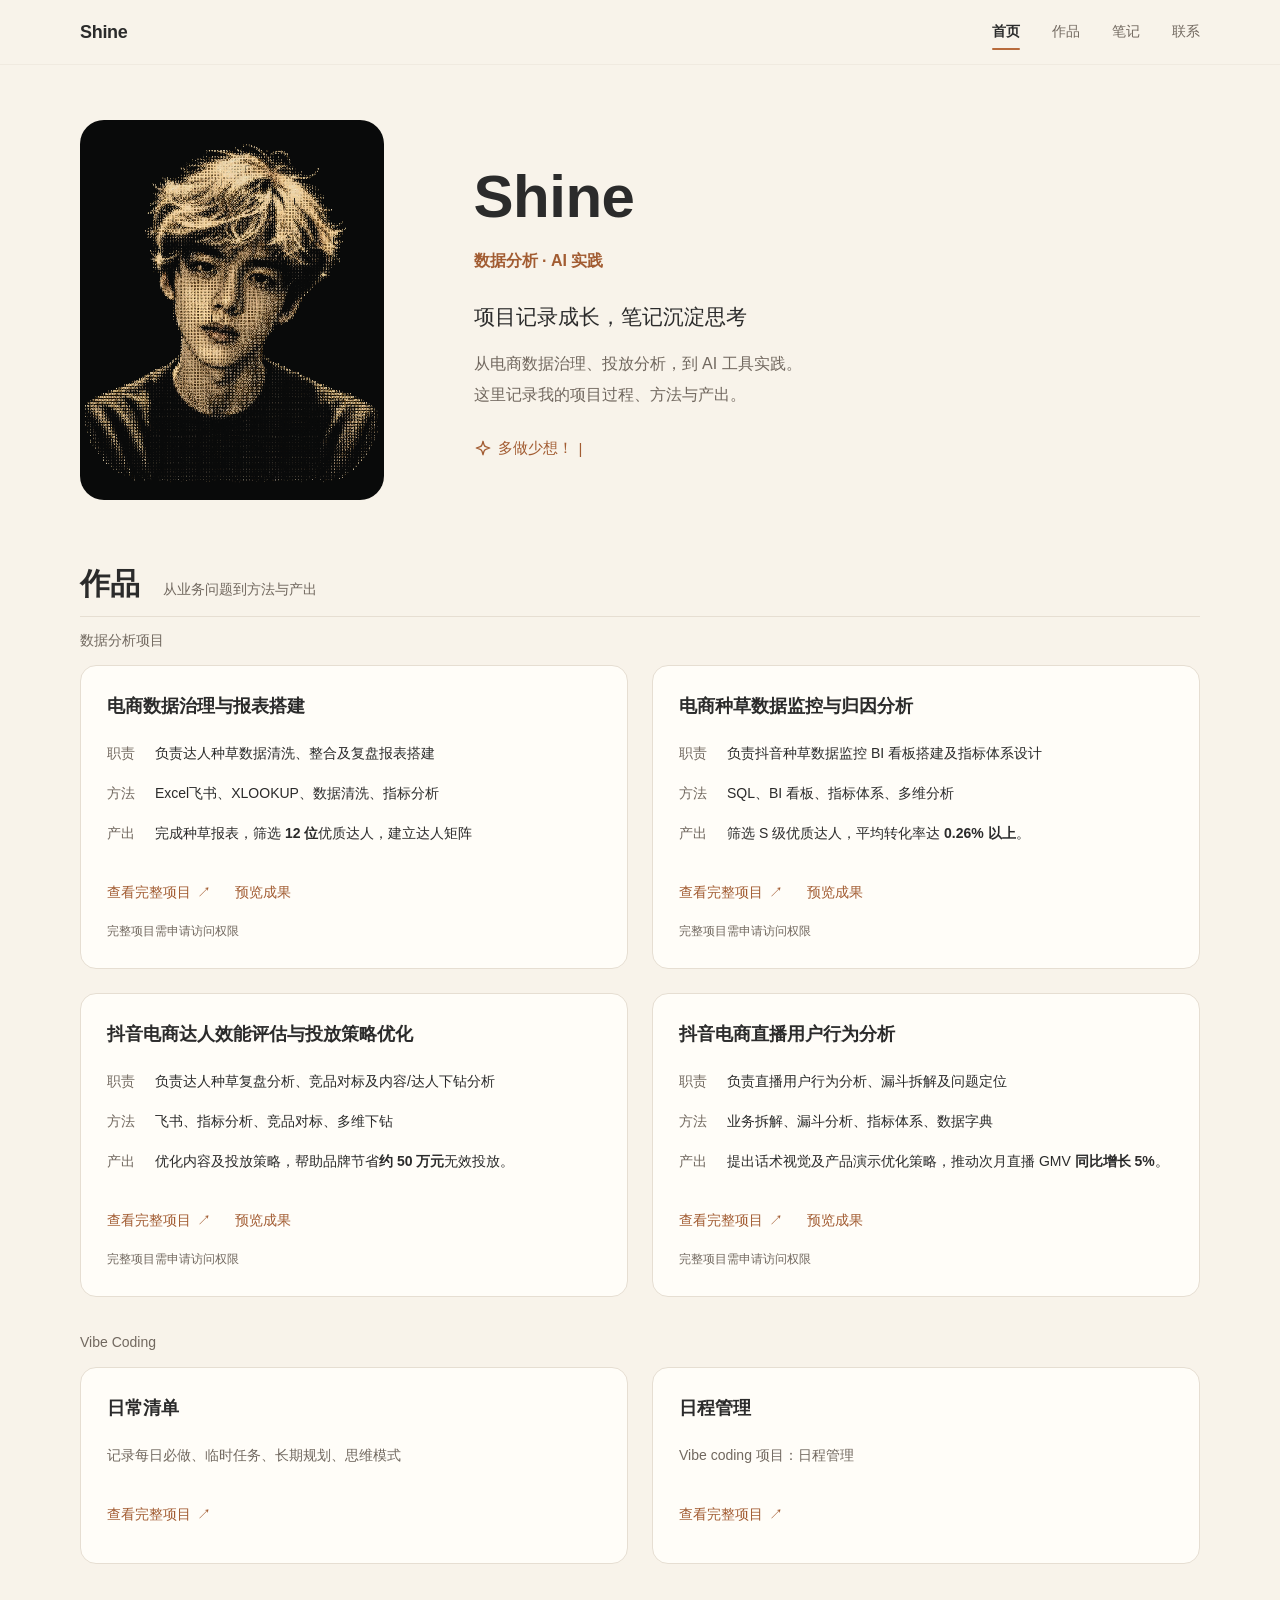
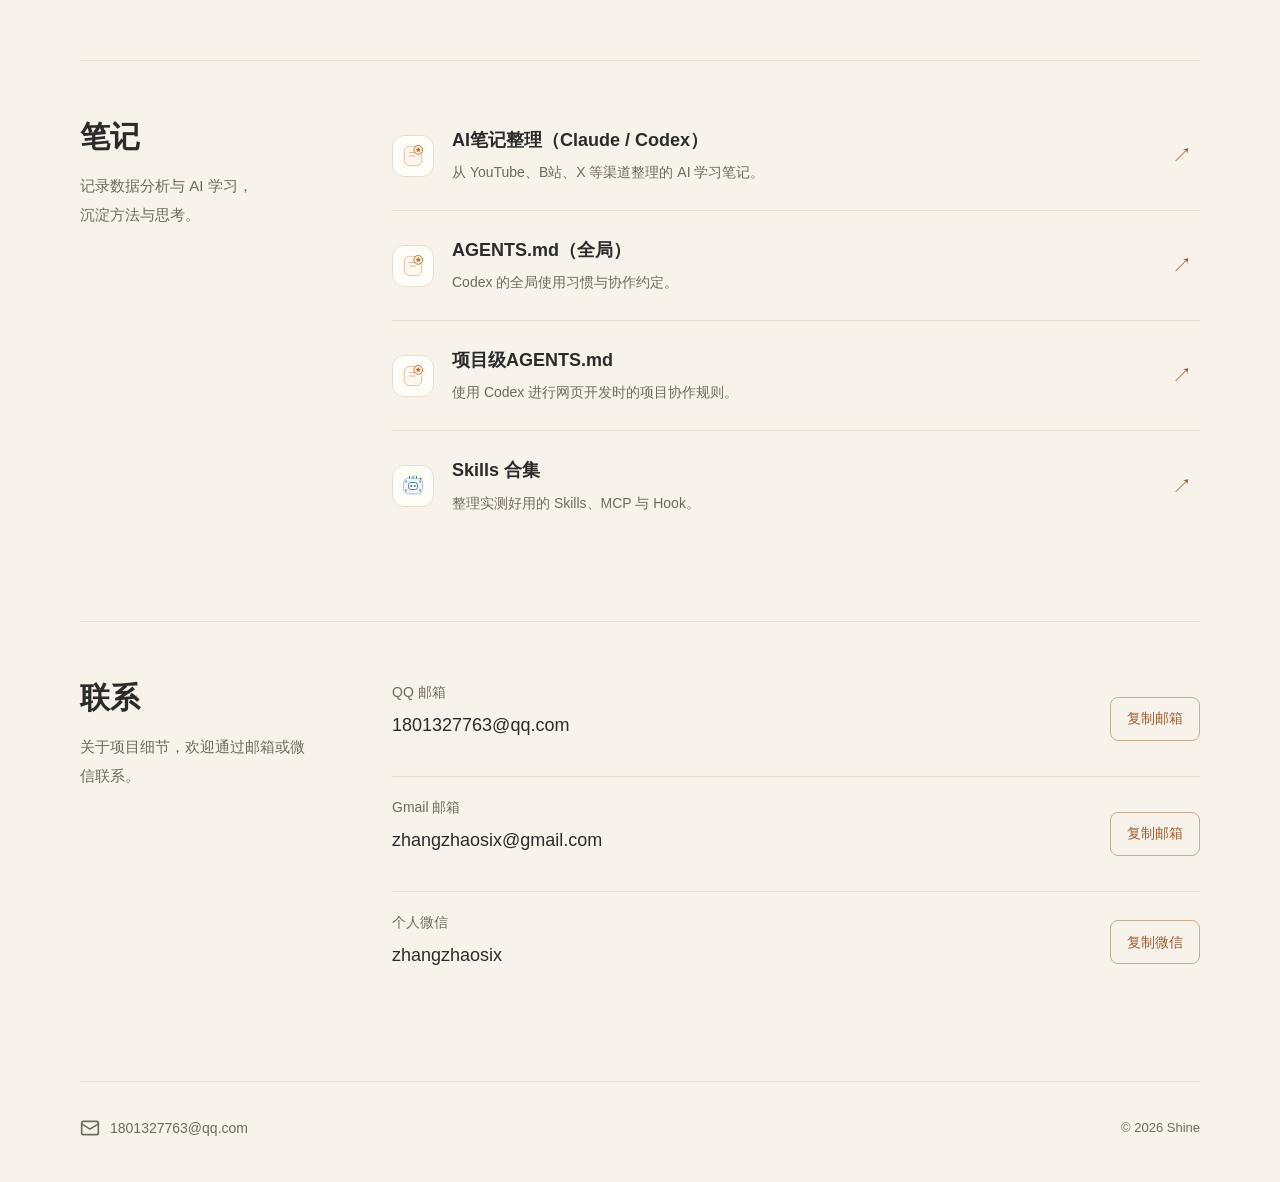
==== commit 9ef45570: "【“gpt6.1补充预览效果，mvp跑通”】" ====
--- a/code/index.html
+++ b/code/index.html
@@ -20,7 +20,7 @@
   </script>
   <link rel="icon" href="data:,">
   <link rel="stylesheet" href="css/style.css?v=20261029-2">
-  <link rel="stylesheet" href="css/project-preview.css?v=20261029-3">
+  <link rel="stylesheet" href="css/project-preview.css?v=20261029-4">
   <link rel="stylesheet" href="css/home-motion.css?v=20261029-1">
 </head>
 <body class="home-body">
@@ -126,7 +126,7 @@
 
   <script src="js/firebase-portfolio.js"></script>
   <script src="js/project-text.js?v=20261029-2"></script>
-  <script src="js/project-preview.js?v=20261029-8"></script>
+  <script src="js/project-preview.js?v=20261029-9"></script>
   <script src="js/home-motion.js?v=20261029-1"></script>
   <script src="js/app.js?v=20261029-2"></script>
   <script src="js/contact.js"></script>
--- a/code/css/project-preview.css
+++ b/code/css/project-preview.css
@@ -17,6 +17,7 @@
   display: grid;
   place-items: center;
   aspect-ratio: 800 / 468;
+  max-height: calc(100vh - 76px);
   max-height: calc(100dvh - 76px);
   overflow: hidden;
   border-radius: 7px;
@@ -49,8 +50,10 @@
 
 .project-preview {
   width: min(1120px, calc(100% - 48px));
+  height: min(88vh, 940px);
   height: min(88dvh, 940px);
   max-width: none;
+  max-height: min(88vh, 1100px);
   max-height: min(88dvh, 1100px);
   padding: 0;
   margin: auto;
@@ -266,6 +269,26 @@
   user-select: none;
 }
 
+.project-preview-stage .project-preview-detail {
+  position: absolute;
+  left: 0;
+}
+
+.project-preview-detail-feedback {
+  position: absolute;
+  left: 12px;
+  right: 12px;
+  bottom: 12px;
+  width: fit-content;
+  max-width: calc(100% - 24px);
+  padding: 8px 12px;
+  border-radius: 6px;
+  color: var(--text-secondary, #71685F);
+  background: var(--bg-card, #FFFDF8);
+  font-size: 12px;
+  line-height: 1.6;
+}
+
 .project-preview-status {
   max-width: 38ch;
   margin: 60px auto 16px;
@@ -293,7 +316,9 @@
 @media (max-width: 640px) {
   .project-preview {
     width: calc(100% - 20px);
+    height: 92vh;
     height: 92dvh;
+    max-height: 92vh;
     max-height: 92dvh;
     border-radius: 12px;
   }
@@ -337,7 +362,7 @@
 }
 
 @media (max-height: 600px) {
-  .project-preview { max-height: calc(100dvh - 16px); }
+  .project-preview { max-height: calc(100vh - 16px); max-height: calc(100dvh - 16px); }
   .project-preview-viewer { min-height: 0; }
 }
 
